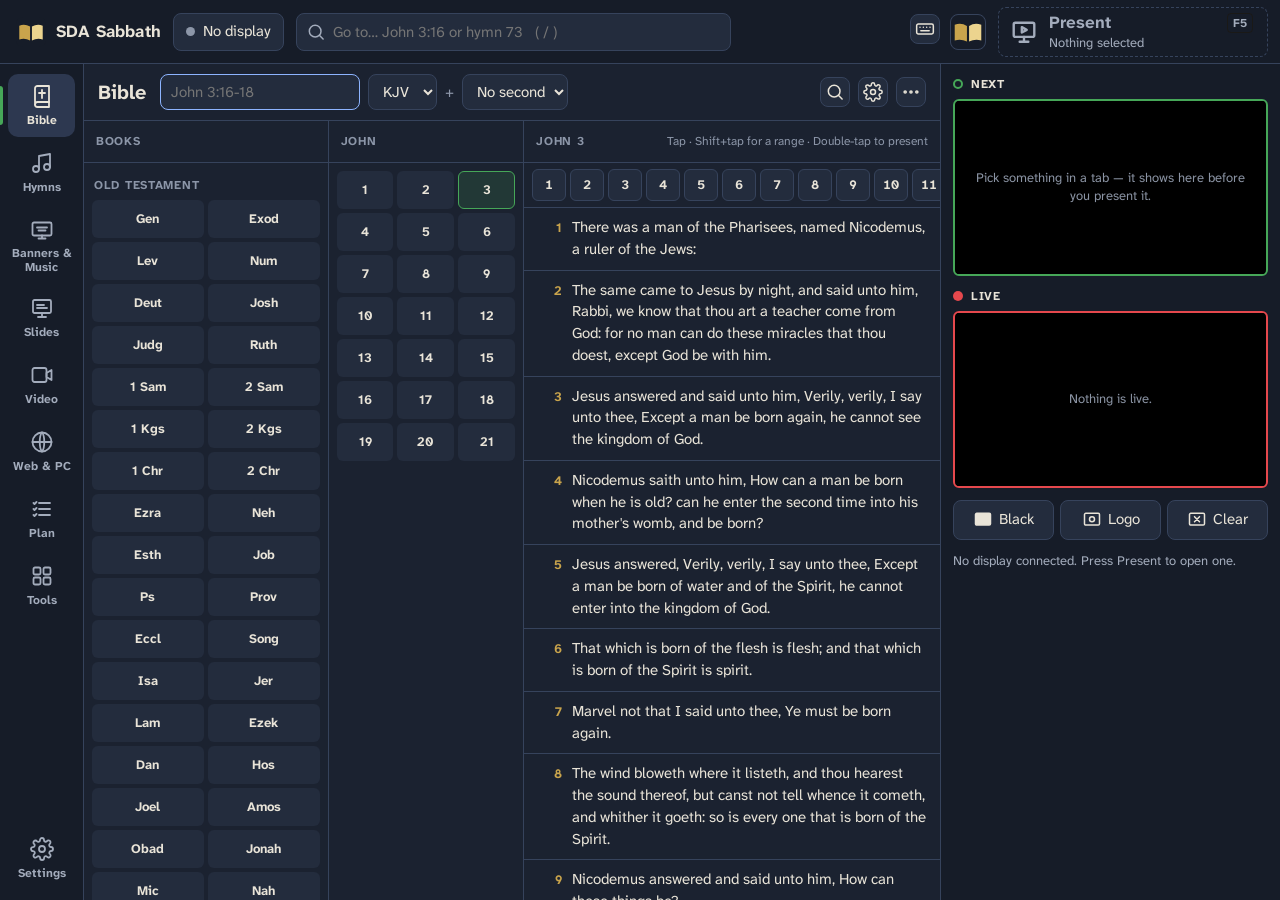
==== index.html @ d8ce284c "Merge main (89ca3de) into android-app; keep the in-app present guard and no service worker in the ap" ====
<!doctype html>
<html lang="en" data-theme="dark">
<head>
<meta charset="utf-8">
<meta http-equiv="Content-Security-Policy" content="default-src 'self'; script-src 'self' 'wasm-unsafe-eval'; style-src 'self' 'unsafe-inline'; img-src 'self' data: blob: https:; media-src 'self' data: blob: https:; font-src 'self' data:; connect-src 'self' data: blob: https://api.openai.com https://generativelanguage.googleapis.com https://api.x.ai https://api.together.xyz https://openrouter.ai https://api.anthropic.com https://lrclib.net https://api.lyrics.ovh https://raw.githubusercontent.com https: ws: wss:; frame-src 'self' https: blob:; worker-src 'self' blob:; manifest-src 'self'; object-src 'none'; base-uri 'self'; form-action 'none'">
<meta name="viewport" content="width=device-width, initial-scale=1, viewport-fit=cover">
<meta name="theme-color" content="#161c28">
<meta name="description" content="SDA Sabbath — offline church presenter for Seventh-day Adventist media teams: Bible, hymns, slides, video, web and screen sharing on a second screen.">
<meta name="mobile-web-app-capable" content="yes">
<meta name="apple-mobile-web-app-capable" content="yes">
<meta name="apple-mobile-web-app-status-bar-style" content="black-translucent">
<meta name="apple-mobile-web-app-title" content="SDA Sabbath">
<meta name="application-name" content="SDA Sabbath">
<title>SDA Sabbath presenter</title>
<link rel="manifest" href="manifest.webmanifest">
<link rel="icon" href="icons/favicon.ico" sizes="48x48">
<link rel="icon" href="icons/favicon.svg" type="image/svg+xml">
<link rel="icon" href="icons/favicon-64.png" type="image/png" sizes="64x64">
<link rel="apple-touch-icon" href="icons/apple-touch-icon.png">
<link rel="preload" href="fonts/ahn-latin-700-normal.woff2" as="font" type="font/woff2" crossorigin>
<link rel="stylesheet" href="css/stage.css">
<link rel="stylesheet" href="css/app.css">
<script src="js/theme-init.js"></script>
<script src="js/android-app.js"></script><!-- no-op outside the Android app -->
</head>
<body class="app" id="app">
<a class="skip-link" href="#work">Skip to main content</a>
<header class="topbar">
  <h1 class="brand"><img src="icons/favicon.svg" alt="" width="30" height="30"><span>SDA Sabbath</span></h1>
  <button class="disp-btn" id="dispBtn" type="button" title="Choose where to present"><span class="dot"></span><span class="lbl">No display</span><span class="lbl-s" aria-hidden="true">No display</span></button>
  <button class="audio-btn hide-sm" id="audioBtn" type="button" title="Sound output device" hidden><svg class="i" viewBox="0 0 24 24" aria-hidden="true"><path d="M4 9v6h4l5 5V4L8 9H4z"/><path d="M16 9a4 4 0 0 1 0 6"/></svg><span class="lbl">Default</span></button>
  <div class="quick" id="quick" role="search">
    <svg class="i" viewBox="0 0 24 24" aria-hidden="true"><circle cx="11" cy="11" r="7"/><path d="m20.5 20.5-4.5-4.5"/></svg>
    <input id="quickInput" type="search" autocomplete="off" spellcheck="false" placeholder="Go to… John 3:16 or hymn 73   ( / )" aria-label="Quick go to: Bible reference or hymn number">
    <div class="quick-pop" id="quickPop" role="listbox" hidden></div>
  </div>
  <div class="spacer"></div>
  <div class="top-icons" id="topIcons"></div>
  <button class="present empty" id="presentBtn" type="button" title="Present the selected item (F5 or Ctrl+Enter)">
    <svg class="i pi" viewBox="0 0 24 24" aria-hidden="true"><rect x="2.5" y="3.5" width="19" height="13" rx="1.5"/><path d="m10 7.5 4.5 2.5-4.5 2.5z"/><path d="M8 21h8M12 16.5V21"/></svg>
    <span class="pk">Present</span><kbd>F5</kbd>
    <span class="pn" id="presentNext">Nothing selected</span>
  </button>
</header>
<nav class="rail-nav" aria-label="Media"><div class="rail" id="rail" role="tablist" aria-label="Media"></div></nav>
<main class="work" id="work" tabindex="-1"></main>
<aside class="monitors" id="monitors" aria-label="Next and live"></aside>
<footer class="ctrlbar" id="ctrlbar" hidden></footer>
<noscript><p style="padding:24px">SDA Sabbath needs JavaScript turned on.</p></noscript>
<script type="module" src="js/app.js"></script>
</body>
</html>
---- css/stage.css ----
/* Presentation stage — shared by the display window and the Next/Live monitors.
   The stage has a fixed logical size (1920 × 1080 by default) and is scaled with a
   transform, so text fitting gives identical results on every screen. */

@font-face { font-family: "Hyperlegible"; font-weight: 400; font-style: normal; font-display: swap;
  src: url(../fonts/ahn-latin-400-normal.woff2) format("woff2"); unicode-range: U+0000-00FF, U+0131, U+0152-0153, U+02BB-02BC, U+02C6, U+02DA, U+02DC, U+2000-206F, U+2074, U+20AC, U+2122, U+2191, U+2193, U+2212, U+2215, U+FEFF, U+FFFD; }
@font-face { font-family: "Hyperlegible"; font-weight: 400; font-style: normal; font-display: swap;
  src: url(../fonts/ahn-latin-ext-400-normal.woff2) format("woff2"); unicode-range: U+0100-02AF, U+0304, U+0308, U+0329, U+1E00-1E9F, U+1EF2-1EFF, U+2020, U+20A0-20AB, U+20AD-20C0, U+2113, U+2C60-2C7F, U+A720-A7FF; }
@font-face { font-family: "Hyperlegible"; font-weight: 700; font-style: normal; font-display: swap;
  src: url(../fonts/ahn-latin-700-normal.woff2) format("woff2"); unicode-range: U+0000-00FF, U+0131, U+0152-0153, U+02BB-02BC, U+02C6, U+02DA, U+02DC, U+2000-206F, U+2074, U+20AC, U+2122, U+2191, U+2193, U+2212, U+2215, U+FEFF, U+FFFD; }
@font-face { font-family: "Hyperlegible"; font-weight: 700; font-style: normal; font-display: swap;
  src: url(../fonts/ahn-latin-ext-700-normal.woff2) format("woff2"); unicode-range: U+0100-02AF, U+0304, U+0308, U+0329, U+1E00-1E9F, U+1EF2-1EFF, U+2020, U+20A0-20AB, U+20AD-20C0, U+2113, U+2C60-2C7F, U+A720-A7FF; }
@font-face { font-family: "Hyperlegible"; font-weight: 400; font-style: italic; font-display: swap;
  src: url(../fonts/ahn-latin-400-italic.woff2) format("woff2"); unicode-range: U+0000-00FF, U+0131, U+0152-0153, U+02BB-02BC, U+02C6, U+02DA, U+02DC, U+2000-206F, U+2074, U+20AC, U+2122, U+2191, U+2193, U+2212, U+2215, U+FEFF, U+FFFD; }
@font-face { font-family: "Hyperlegible"; font-weight: 400; font-style: italic; font-display: swap;
  src: url(../fonts/ahn-latin-ext-400-italic.woff2) format("woff2"); unicode-range: U+0100-02AF, U+0304, U+0308, U+0329, U+1E00-1E9F, U+1EF2-1EFF, U+2020, U+20A0-20AB, U+20AD-20C0, U+2113, U+2C60-2C7F, U+A720-A7FF; }
@font-face { font-family: "Selah Serif"; font-weight: 400; font-style: normal; font-display: swap;
  src: url(../fonts/ss4-latin-400-normal.woff2) format("woff2"); unicode-range: U+0000-00FF, U+0131, U+0152-0153, U+02BB-02BC, U+02C6, U+02DA, U+02DC, U+2000-206F, U+2074, U+20AC, U+2122, U+2191, U+2193, U+2212, U+2215, U+FEFF, U+FFFD; }
@font-face { font-family: "Selah Serif"; font-weight: 400; font-style: normal; font-display: swap;
  src: url(../fonts/ss4-latin-ext-400-normal.woff2) format("woff2"); unicode-range: U+0100-02AF, U+0304, U+0308, U+0329, U+1E00-1E9F, U+1EF2-1EFF, U+2020, U+20A0-20AB, U+20AD-20C0, U+2113, U+2C60-2C7F, U+A720-A7FF; }
@font-face { font-family: "Selah Serif"; font-weight: 600; font-style: normal; font-display: swap;
  src: url(../fonts/ss4-latin-600-normal.woff2) format("woff2"); unicode-range: U+0000-00FF, U+0131, U+0152-0153, U+02BB-02BC, U+02C6, U+02DA, U+02DC, U+2000-206F, U+2074, U+20AC, U+2122, U+2191, U+2193, U+2212, U+2215, U+FEFF, U+FFFD; }
@font-face { font-family: "Selah Serif"; font-weight: 600; font-style: normal; font-display: swap;
  src: url(../fonts/ss4-latin-ext-600-normal.woff2) format("woff2"); unicode-range: U+0100-02AF, U+0304, U+0308, U+0329, U+1E00-1E9F, U+1EF2-1EFF, U+2020, U+20A0-20AB, U+20AD-20C0, U+2113, U+2C60-2C7F, U+A720-A7FF; }
@font-face { font-family: "Selah Serif"; font-weight: 400; font-style: italic; font-display: swap;
  src: url(../fonts/ss4-latin-400-italic.woff2) format("woff2"); unicode-range: U+0000-00FF, U+0131, U+0152-0153, U+02BB-02BC, U+02C6, U+02DA, U+02DC, U+2000-206F, U+2074, U+20AC, U+2122, U+2191, U+2193, U+2212, U+2215, U+FEFF, U+FFFD; }

.stage {
  --sw: 1920px; --sh: 1080px;
  --d-fg: #ffffff; --d-bg: #000000; --d-accent: #f2cf7a; --d-wj: #ff8f85;
  --d-font: "Hyperlegible", system-ui, sans-serif;
  --d-pad: 96px; --d-pad-y: calc(var(--d-pad) * .75); --d-align: center; --d-fade: 250ms; --d-weight: 700;
  position: relative; width: var(--sw); height: var(--sh);
  overflow: hidden; background: var(--d-bg); color: var(--d-fg);
  font-family: var(--d-font); transform-origin: 0 0; contain: strict;
  -webkit-font-smoothing: antialiased; text-rendering: optimizeLegibility;
}
.stage.serif { --d-font: "Selah Serif", Georgia, serif; --d-weight: 600; }
.stage.sysfont { --d-font: system-ui, -apple-system, "Segoe UI", Roboto, sans-serif; }

.stage .bgimg { position: absolute; inset: 0; background-size: cover; background-position: center; }
.stage .bgimg.dim::after { content: ""; position: absolute; inset: 0; background: rgba(0,0,0,var(--d-dim,.45)); }
.stage .layer { position: absolute; inset: 0; transition: opacity var(--d-fade) linear; }
.stage .layer.hide { opacity: 0; pointer-events: none; }
.stage.cut .layer { transition: none; }

/* Text frames (Bible, hymns, plain) */
.f-text { position: absolute; inset: 0; display: flex; flex-direction: column; padding: var(--d-pad-y) var(--d-pad); } /* safe area: 96 px sides, 72 px top and bottom by default */
.f-head { font-size: 40px; line-height: 1.2; opacity: .8; margin-bottom: 20px; text-align: var(--d-align); }
.f-body { flex: 1 1 auto; min-height: 0; display: flex; align-items: center; justify-content: center; overflow: hidden; }
.f-fit { max-width: 100%; line-height: 1.24; font-weight: var(--d-weight); text-align: var(--d-align); text-wrap: pretty; overflow-wrap: anywhere; }
.f-foot { display: flex; justify-content: space-between; gap: 40px; font-size: 48px; line-height: 1.2; opacity: .9; margin-top: 28px; }
.f-foot:empty { display: none; }
.f-foot .fl { flex: 1; text-align: left; font-weight: 700; } /* the reference is the important half */
/* Plain (unslashed) zeros for the congregation: numerals in the footer and hymn number use the serif face. */
.f-foot, .f-title .hn { font-family: "Selah Serif", Georgia, serif; }
.f-foot .fr { text-align: right; white-space: nowrap; }
.f-foot.center .fl { text-align: center; }
.ref-top .f-foot { order: -1; margin: 0 0 28px; }
.ref-none .f-foot { display: none; }
.shadow .f-text { text-shadow: 0 3px 10px rgba(0,0,0,.9), 0 0 2px rgba(0,0,0,.9); }

.f-fit .vn { font-size: .5em; font-weight: 400; color: var(--d-accent); vertical-align: .62em; line-height: 0; margin: 0 .18em 0 .1em; }
.f-fit .wj { color: var(--d-wj); }
.f-fit i { font-style: italic; font-weight: inherit; }
.f-fit .v + .v::before { content: " "; }
.f-fit.lines { text-wrap: balance; }
.f-par { display: grid; grid-template-columns: 1fr 1fr; gap: 72px; width: 100%; align-items: center; }
.f-par.rows { grid-template-columns: 1fr; gap: 40px; }
.f-par .f-fit { width: 100%; }
.f-par .f-col-ref { display: block; font-size: .42em; font-weight: 400; opacity: .7; margin-top: .4em; }

/* Hymn title slide */
.f-title .f-fit { line-height: 1.12; }
.f-title .hn { display: block; font-size: .5em; font-weight: 400; color: var(--d-accent); margin-bottom: .25em; }
.f-title .ha { display: block; font-size: .3em; font-weight: 400; opacity: .75; margin-top: .6em; }
.f-hymn .f-fit { line-height: 1.3; }
/* Each hymn line stays one line: fitBody shrinks the font until the longest line fits, so lines never
   break mid-phrase. Only if even the minimum size is too wide do they wrap, with a hanging indent. */
.f-hymn .f-fit { text-wrap: nowrap; white-space: nowrap; } /* (text-wrap is also a shorthand for the wrap mode, so both are set) */
.f-hymn .f-fit .ln { display: block; }
.f-hymn .f-body[data-fits="0"] .f-fit { text-wrap: wrap; white-space: normal; }
.f-hymn .f-body[data-fits="0"] .f-fit .ln { padding-left: 1.1em; text-indent: -1.1em; }
.f-hymn .chorus { font-style: italic; }
.f-text.caps .f-fit { text-transform: uppercase; letter-spacing: .01em; }
.f-text.is-chorus .f-fit { font-style: italic; }
/* Responsive readings (Tools): Leader / People labels in the accent colour, read left to right */
.f-fit .who { color: var(--d-accent); }
.f-text.responsive .f-fit { text-align: left; }

/* Images, PDFs, slides */
.f-image { position: absolute; inset: 0; display: flex; align-items: center; justify-content: center; }
.f-image img { width: 100%; height: 100%; object-fit: contain; display: block; }
.f-image.cover img { object-fit: cover; }
.f-html { position: absolute; left: 0; top: 0; transform-origin: 0 0; overflow: hidden; background: #fff; }
.f-html .sp { position: absolute; overflow: hidden; }
.f-html .sp p { margin: 0; }
.f-html .sp img { width: 100%; height: 100%; display: block; object-fit: fill; }

/* Banners (welcome, verse, announcement, offering, countdown …): live text over a palette or picture */
.f-banner { position: absolute; inset: 0; overflow: hidden; color: var(--b-fg, #fff); font-family: var(--d-font); }
.f-banner.serif { font-family: "Selah Serif", Georgia, serif; }
.f-banner .fb-bg { position: absolute; inset: 0; background-size: cover; background-position: center; background-repeat: no-repeat; }
.f-banner .fb-dim { position: absolute; inset: 0; }
.f-banner.has-img.dark .fb-in { text-shadow: 0 3px 14px rgba(0,0,0,.55), 0 0 2px rgba(0,0,0,.6); }
.f-banner.pos-low.has-img .fb-dim { -webkit-mask-image: linear-gradient(to top, #000 0, #000 45%, rgba(0,0,0,.35) 100%); mask-image: linear-gradient(to top, #000 0, #000 45%, rgba(0,0,0,.35) 100%); }
.f-banner .fb-in { position: absolute; inset: 0; display: flex; flex-direction: column; padding: var(--d-pad-y) var(--d-pad); }
.fb-top { display: flex; align-items: center; justify-content: center; gap: 28px; min-height: 0; margin-bottom: 18px; }
.fb-logo { max-height: 128px; max-width: 360px; object-fit: contain; }
.fb-kicker { font-size: 52px; line-height: 1.2; font-weight: 700; color: var(--b-accent); letter-spacing: .01em; text-align: center; }
.f-banner .f-body { flex: 1 1 auto; min-height: 0; display: flex; align-items: center; justify-content: center; overflow: hidden; }
.f-banner .f-fit { max-width: 100%; text-align: center; text-wrap: balance; overflow-wrap: anywhere; line-height: 1.15; }
.fb-title { font-weight: 700; }
.f-banner.serif .fb-title { font-weight: 600; }
.fb-text { font-size: .5em; font-weight: 400; line-height: var(--bn-space, 1.32); margin-top: .55em; opacity: .95; }
.f-banner { --bn-size: 1; }
.f-banner .fb-title, .f-banner .fb-text { transform: scale(var(--bn-size)); transform-origin: center top; }
.f-banner.bold-title .fb-title { font-weight: 800; }
.f-banner.italic-title .fb-title { font-style: italic; }
.f-banner.pos-right .fb-top { justify-content: flex-end; }
.f-banner.pos-right .fb-kicker, .f-banner.pos-right .f-fit, .f-banner.pos-right .fb-footline { text-align: right; }
.f-banner.pos-right .f-body { justify-content: flex-end; padding-left: 22%; }
.f-banner.pos-top .f-body { align-items: flex-start; }
.f-banner.pos-top .fb-in { padding-bottom: calc(var(--d-pad-y) * 1.4); }
.f-fit.only-text .fb-text { font-size: 1em; font-weight: 600; margin-top: 0; }
.fb-foot { display: flex; align-items: flex-end; justify-content: center; gap: 40px; margin-top: 22px; min-height: 0; }
.fb-footline { flex: 1 1 auto; font-size: 46px; line-height: 1.25; color: var(--b-accent); text-align: center; font-weight: 700; }
.f-banner.has-qr .fb-in { padding-right: calc(var(--d-pad) + 380px); }
.fb-qr { position: absolute; right: var(--d-pad); top: 50%; transform: translateY(-50%); width: 340px; display: flex; flex-direction: column; align-items: center; gap: 14px; text-shadow: none; }
.fb-qr img { width: 300px; height: 300px; image-rendering: pixelated; background: #fff; padding: 20px; border-radius: 18px; box-sizing: content-box; }
.fb-qr span { font-size: 34px; line-height: 1.2; font-weight: 700; text-align: center; color: var(--b-fg); }
.fb-mark { position: absolute; right: 28px; bottom: 18px; font-size: 22px; opacity: .45; }
/* Positions */
.f-banner.pos-left .fb-top { justify-content: flex-start; }
.f-banner.pos-left .fb-kicker, .f-banner.pos-left .f-fit, .f-banner.pos-left .fb-footline { text-align: left; }
.f-banner.pos-left .f-body { justify-content: flex-start; padding-right: 22%; }
.f-banner.pos-low .f-body { align-items: flex-end; }
.f-banner.pos-low .fb-in { padding-top: calc(var(--d-pad-y) * 1.4); }
/* Verse banners: calmer weight, reference in the accent colour */
.f-banner.tpl-verse .fb-title { font-weight: 400; line-height: 1.28; }
.f-banner.tpl-verse.serif .fb-title { font-style: italic; }
/* Countdown */
.fb-count-wrap { flex: 1 1 auto; display: flex; flex-direction: column; align-items: center; justify-content: center; min-height: 0; text-align: center; }
.fb-count { font-size: 300px; line-height: 1; font-weight: 700; font-variant-numeric: tabular-nums; letter-spacing: -.01em; font-family: "Selah Serif", Georgia, serif; }
.fb-count.done { font-size: 170px; font-family: inherit; }
.fb-count-k { font-size: 68px; margin-bottom: 26px; }
.fb-count-wrap .fb-text { font-size: 56px; margin-top: 40px; max-width: 80%; }
/* Corner clock on any slide (pre-service loop) */
.f-clock { position: absolute; right: 40px; bottom: 34px; z-index: 5; padding: 12px 26px; border-radius: 999px; background: rgba(0,0,0,.62); color: #fff; font-size: 44px; line-height: 1.1; font-family: var(--d-font); }
.f-clock b { font-variant-numeric: tabular-nums; font-family: "Selah Serif", Georgia, serif; }
.f-clock .l { opacity: .85; }

/* Video, stream, web */
.f-media { position: absolute; inset: 0; background: #000; }
.f-media video, .f-media iframe, .f-media canvas { position: absolute; inset: 0; width: 100%; height: 100%; border: 0; object-fit: contain; background: #000; }
.f-media.fit-cover video { object-fit: cover; }
.f-media.fit-fill video { object-fit: fill; }
.f-placeholder { position: absolute; inset: 0; display: flex; flex-direction: column; gap: 24px; align-items: center; justify-content: center; font-size: 64px; color: #cfd6e2; background: #10151f; text-align: center; padding: 80px; }
.f-placeholder small { font-size: 40px; opacity: .7; }
.f-placeholder img { max-width: 100%; max-height: 70%; object-fit: contain; }

/* Overlays */
.stage .blackout { position: absolute; inset: 0; background: #000; opacity: 0; pointer-events: none; transition: opacity var(--d-fade) linear; z-index: 20; }
.stage.is-black .blackout { opacity: 1; }
.stage .logo { position: absolute; inset: 0; display: flex; align-items: center; justify-content: center; opacity: 0; pointer-events: none; transition: opacity var(--d-fade) linear; z-index: 19; background: var(--d-bg); }
.stage .logo img { max-width: 60%; max-height: 60%; object-fit: contain; }
.stage .logo .logo-text { font-size: 96px; font-weight: 700; opacity: .9; }
.stage.is-logo .logo { opacity: 1; }
.stage .logo .logo-default { display: flex; flex-direction: column; align-items: center; gap: 36px; text-align: center; padding: 0 8%; }
.stage .logo .logo-mark { width: 220px; height: 220px; }
.stage .logo .logo-default .logo-text { font-size: 88px; line-height: 1.15; }
.stage .caption { position: absolute; left: 6%; right: 6%; bottom: 5%; z-index: 21; text-align: center; font-size: 52px; line-height: 1.25; }
.stage .caption span { background: rgba(0,0,0,.72); padding: .1em .35em; box-decoration-break: clone; -webkit-box-decoration-break: clone; }
.stage .caption:empty { display: none; }

@media (prefers-reduced-motion: reduce) { .stage .layer, .stage .blackout, .stage .logo { transition: none; } }
---- css/app.css ----
/* SDA Sabbath — control app styles.
   Colour language: green = Next (staged), red = Live. Brass is reserved for Present.
   No blur, no large shadows: flat layers by lightness so low-end GPUs stay idle. */

:root {
  --bg: #1b2230; --panel: #232c3d; --raised: #2d3850; --sunk: #161c28; --line: #36435c;
  --text: #e9e4d8; --muted: #a3acbc; --faint: #8c96a8;
  --brass: #c9a44c; --brass-hi: #dbb963; --brass-ink: #1e1606;
  --live: #e5484d; --live-soft: rgba(229,72,77,.16); --next: #46a758; --next-soft: rgba(70,167,88,.16);
  --focus: #8db4ff; --warn: #e2a336;
  --brass-text: #c9a44c; --wj: #e98b84; --mark: rgba(201,164,76,.26); --live-strong: #c4373c; --next-strong: #2b7f3e;
  --r-sm: 6px; --r: 8px; --r-lg: 12px;
  /* Type scale: 12 eyebrow · 13 small · 15 body · 17 large · 20 title · 24 display */
  --fs-xs: 12px; --fs-sm: 13px; --fs-md: 15px; --fs-lg: 17px; --fs-xl: 20px; --fs-2xl: 24px;
  --font: "Hyperlegible", system-ui, -apple-system, "Segoe UI", Roboto, sans-serif;
  --top-h: 64px; --rail-w: 84px; --mon-w: 340px; --bar-h: 64px; --tab-h: 0px;
  color-scheme: dark;
}
:root[data-theme="light"] {
  --bg: #e6e9ef; --panel: #f6f7fa; --raised: #ffffff; --sunk: #dde1e8; --line: #c9cfdb;
  --text: #17202c; --muted: #4b5568; --faint: #5f6979;
  --brass: #c9a44c; --brass-hi: #d6b257; --live: #d32f35; --live-soft: rgba(211,47,53,.12);
  --next: #2b8a40; --next-soft: rgba(43,138,64,.12); --focus: #2f6fe0;
  --brass-text: #7a5c0f; --wj: #b3261e; --mark: rgba(201,164,76,.30); /* text tokens ≥ 4.5:1 on light surfaces */
  color-scheme: light;
}
@media (prefers-color-scheme: light) {
  :root[data-theme="auto"] {
    --bg: #e6e9ef; --panel: #f6f7fa; --raised: #ffffff; --sunk: #dde1e8; --line: #c9cfdb;
    --text: #17202c; --muted: #4b5568; --faint: #5f6979;
    --brass-hi: #d6b257; --live: #d32f35; --live-soft: rgba(211,47,53,.12); --next: #2b8a40; --next-soft: rgba(43,138,64,.12); --focus: #2f6fe0;
    --brass-text: #7a5c0f; --wj: #b3261e; --mark: rgba(201,164,76,.30);
    color-scheme: light;
  }
}

* { box-sizing: border-box; }
html, body { height: 100%; margin: 0; }
body { background: var(--bg); color: var(--text); font: 15px/1.4 var(--font); -webkit-tap-highlight-color: transparent; overflow: hidden; }
button, input, select, textarea { font: inherit; color: inherit; }
button { cursor: pointer; }
:focus-visible { outline: 2px solid var(--focus); outline-offset: 2px; }
[hidden] { display: none !important; }
svg.i { width: 20px; height: 20px; flex: none; stroke: currentColor; fill: none; stroke-width: 1.8; stroke-linecap: round; stroke-linejoin: round; }
kbd { font: 600 12px/1 var(--font); padding: 3px 5px; border-radius: 4px; border: 1px solid currentColor; opacity: .85; }
h2, h3 { margin: 0; font-weight: 700; }
h2 { font-size: var(--fs-xl); } h3 { font-size: var(--fs-lg); }
p { margin: 0; }
.muted { color: var(--muted); } .faint { color: var(--faint); }
.sr { position: absolute; width: 1px; height: 1px; overflow: hidden; clip: rect(0 0 0 0); white-space: nowrap; }
.grow { flex: 1 1 auto; min-width: 0; }
.row { display: flex; align-items: center; gap: 8px; }
.row.wrap { flex-wrap: wrap; }
.col { display: flex; flex-direction: column; gap: 8px; }
.trunc { white-space: nowrap; overflow: hidden; text-overflow: ellipsis; }

/* ---------- App grid ---------- */
.app {
  display: grid; height: 100vh; height: 100dvh;
  grid-template-columns: var(--rail-w) minmax(0, 1fr) var(--mon-w);
  grid-template-rows: var(--top-h) minmax(0, 1fr) auto;
  grid-template-areas: "top top top" "rail work mon" "bar bar bar";
}
.app.rail-right { grid-template-columns: var(--mon-w) minmax(0, 1fr) var(--rail-w); grid-template-areas: "top top top" "mon work rail" "bar bar bar"; }
.app.no-monitors { grid-template-columns: var(--rail-w) minmax(0, 1fr) 0; }
.app.rail-right.no-monitors { grid-template-columns: 0 minmax(0, 1fr) var(--rail-w); }
.app.no-monitors .monitors, html.no-mon .monitors { display: none; }

/* ---------- Top bar ---------- */
.topbar { grid-area: top; display: flex; align-items: center; gap: 12px; padding: 0 12px 0 16px; background: var(--sunk); border-bottom: 1px solid var(--line); min-width: 0; }
.brand { margin: 0; display: flex; align-items: center; gap: 10px; font-weight: 700; font-size: var(--fs-lg); letter-spacing: .01em; white-space: nowrap; }
.brand img { width: 30px; height: 30px; border-radius: 7px; }
.disp-btn { display: flex; align-items: center; gap: 8px; height: 38px; padding: 0 12px; border-radius: var(--r); border: 1px solid var(--line); background: var(--panel); max-width: 260px; }
.disp-btn .dot { width: 9px; height: 9px; border-radius: 50%; background: var(--faint); flex: none; }
.disp-btn.on .dot { background: var(--next); }
.disp-btn.on.is-live .dot { background: var(--live); box-shadow: 0 0 0 3px var(--live-soft); }
.disp-btn .lbl-s { display: none; font-size: var(--fs-xs); font-weight: 700; }
.disp-btn .lbl { overflow: hidden; text-overflow: ellipsis; white-space: nowrap; }
.audio-btn { display: flex; align-items: center; gap: 6px; height: 38px; padding: 0 10px; border-radius: var(--r); border: 1px solid var(--line); background: var(--panel); max-width: 180px; color: var(--muted); font-size: 13px; }
.audio-btn:hover { color: var(--text); border-color: var(--muted); }
.audio-btn .lbl { overflow: hidden; text-overflow: ellipsis; white-space: nowrap; }
.audio-btn svg.i { width: 16px; height: 16px; flex: none; }
.quick { position: relative; flex: 1 1 280px; max-width: 460px; min-width: 120px; }
.quick input { width: 100%; height: 38px; border-radius: var(--r); border: 1px solid var(--line); background: var(--panel); padding: 0 12px 0 36px; }
.quick svg { position: absolute; left: 10px; top: 9px; color: var(--muted); }
.quick-pop { position: absolute; top: 44px; left: 0; right: 0; z-index: 40; background: var(--raised); border: 1px solid var(--line); border-radius: var(--r); padding: 4px; max-height: 60vh; overflow: auto; }
.quick-pop button { display: flex; width: 100%; gap: 10px; align-items: baseline; text-align: left; border: 0; background: transparent; padding: 8px 10px; border-radius: var(--r-sm); }
.quick-pop button[aria-selected="true"], .quick-pop button:hover { background: var(--panel); }
.quick-pop .k { color: var(--muted); font-size: 12px; min-width: 52px; }
.quick-pop .quick-hint { padding: 6px 10px 4px; border-top: 1px solid var(--line); margin-top: 4px; font-size: 12px; }
.spacer { flex: 1; }
.top-icons { display: flex; gap: 4px; }

.present {
  display: grid; grid-template-columns: auto minmax(0, 1fr) auto; grid-template-rows: auto auto; column-gap: 12px; align-items: center;
  min-width: 270px; max-width: 380px; height: 50px; padding: 4px 14px 4px 12px; border: 0; border-radius: var(--r);
  background: var(--brass); color: var(--brass-ink); text-align: left; transition: background .12s;
}
.present:hover { background: var(--brass-hi); }
.present:active { transform: translateY(1px); }
.present .pi { grid-row: 1 / 3; width: 26px; height: 26px; stroke-width: 2.2; }
.present .pk { font-weight: 700; font-size: var(--fs-lg); line-height: 1.1; }
.present .pn { grid-column: 2 / 4; min-width: 0; font-size: var(--fs-sm); line-height: 1.2; opacity: .85; white-space: nowrap; overflow: hidden; text-overflow: ellipsis; }
.present kbd { justify-self: end; border-color: rgba(30,22,6,.5); }
.present.empty { background: transparent; color: var(--muted); border: 1px dashed var(--line); }
.present.empty .pn, .present.empty kbd { opacity: 1; }
.present.flash { background: var(--live); color: #fff; }
/* What is staged is already on screen: the button says so instead of inviting a second press. */
.present.is-live { background: transparent; color: var(--text); box-shadow: inset 0 0 0 2px var(--live); }
.present.is-live:hover { background: var(--live-soft); }
.present.is-live .pk::before { content: ""; display: inline-block; width: 10px; height: 10px; margin-right: 7px; border-radius: 50%; background: var(--live); vertical-align: 1px; }
.present.is-live kbd { border-color: currentColor; }

/* ---------- Rail ---------- */
.rail-nav { grid-area: rail; display: flex; min-width: 0; min-height: 0; }
.rail-nav > .rail { flex: 1 1 auto; min-width: 0; }
.rail { display: flex; flex-direction: column; gap: 4px; padding: 10px 8px; background: var(--sunk); border-right: 1px solid var(--line); overflow-y: auto; }
.rail-right .rail { border-right: 0; border-left: 1px solid var(--line); }
.rail button { position: relative; display: flex; flex-direction: column; align-items: center; gap: 4px; padding: 10px 2px 8px; border: 0; border-radius: 10px; background: transparent; color: var(--muted); font-size: 12px; font-weight: 700; }
.rail button svg.i { width: 24px; height: 24px; }
.rail button:hover { color: var(--text); background: var(--panel); }
.rail button[aria-selected="true"] { color: var(--text); background: var(--raised); }
.rail button[aria-selected="true"]::before { content: ""; position: absolute; left: -8px; top: 12px; bottom: 12px; width: 3px; border-radius: 0 3px 3px 0; background: var(--next); }
.rail-right .rail button[aria-selected="true"]::before { left: auto; right: -8px; border-radius: 3px 0 0 3px; }
.rail button .tally { position: absolute; top: 7px; right: 12px; width: 9px; height: 9px; border-radius: 50%; background: var(--live); display: none; }
.rail button.is-live .tally { display: block; }
.rail .rail-gap { flex: 1; }
.rail-more { display: none; flex: 0 0 20%; flex-direction: column; align-items: center; justify-content: center; gap: 4px; border: 0; border-top: 1px solid var(--line); background: var(--sunk); color: var(--muted); font-size: var(--fs-xs); font-weight: 700; padding: 6px 0; position: relative; }
.rail-more svg.i { width: 22px; height: 22px; }
.rail-more.on { color: var(--text); }
.rail-more.on::before { content: ""; position: absolute; left: 14px; right: 14px; top: 0; height: 3px; border-radius: 0 0 3px 3px; background: var(--next); }

/* ---------- Work area ---------- */
.work { grid-area: work; min-width: 0; min-height: 0; overflow: hidden; display: flex; flex-direction: column; }
.tabpanel { flex: 1; min-height: 0; display: flex; flex-direction: column; }
.toolbar { display: flex; align-items: center; gap: 8px; flex-wrap: wrap; padding: 10px 14px; border-bottom: 1px solid var(--line); background: var(--bg); }
.toolbar h2 { margin-right: 6px; font-size: var(--fs-xl); }
.scroll { overflow: auto; min-height: 0; -webkit-overflow-scrolling: touch; }
.pad { padding: 14px; }
.split { flex: 1; min-height: 0; display: grid; gap: 0; }
.split > * { min-height: 0; min-width: 0; }
.pane { display: flex; flex-direction: column; min-height: 0; border-right: 1px solid var(--line); }
.pane:last-child { border-right: 0; }
.pane-h { display: flex; align-items: center; gap: 8px; padding: 8px 12px; min-height: 42px; color: var(--faint); font-size: var(--fs-xs); font-weight: 700; text-transform: uppercase; letter-spacing: .06em; border-bottom: 1px solid var(--line); }
.pane-h h2 { font-size: var(--fs-lg); text-transform: none; letter-spacing: 0; color: var(--text); }
.pane-h .faint, .pane-h .note { text-transform: none; letter-spacing: 0; font-weight: 400; }
.empty-state { margin: auto; padding: 32px 20px; text-align: center; color: var(--muted); max-width: 420px; display: flex; flex-direction: column; gap: 12px; align-items: center; }
.empty-state > svg.i { width: 40px; height: 40px; color: var(--faint); }
.empty-state .es-t { font-size: var(--fs-md); font-weight: 700; color: var(--text); }
.empty-state .es-d { font-size: var(--fs-sm); color: var(--muted); }

/* Buttons and inputs */
.btn { display: inline-flex; align-items: center; justify-content: center; gap: 6px; height: 36px; padding: 0 12px; border-radius: var(--r); border: 1px solid var(--line); background: var(--panel); white-space: nowrap; }
.btn:hover { background: var(--raised); }
.btn.sm { height: 30px; padding: 0 9px; font-size: 13px; }
.btn.icon { width: 36px; padding: 0; }
.btn.sm.icon { width: 30px; }
.btn.primary { background: #2b7f3e; border-color: #2b7f3e; color: #fff; } /* darker shade of --next so white text meets 4.5:1 */
.btn.danger { color: var(--live); }
.btn.on, .btn[aria-pressed="true"] { background: var(--next-soft); border-color: var(--next); color: var(--text); }
.btn.live-on { background: var(--live-strong); border-color: var(--live-strong); color: #fff; }
.btn[aria-disabled="true"] { opacity: .5; cursor: default; }
.btn:disabled { opacity: .45; cursor: default; }
.field, select.field { height: 36px; border-radius: var(--r); border: 1px solid var(--line); background: var(--panel); padding: 0 10px; min-width: 0; }
textarea.field { height: auto; padding: 8px 10px; line-height: 1.45; resize: vertical; }
select.field { padding-right: 6px; }
.toolbar .field:focus-visible, .pane-h .field:focus-visible { outline: none; border-color: var(--focus); box-shadow: 0 0 0 3px rgb(141 180 255 / .22); }
.seg { display: inline-flex; border: 1px solid var(--line); border-radius: var(--r); overflow: hidden; background: var(--panel); }
.seg button { border: 0; background: transparent; height: 34px; padding: 0 11px; border-right: 1px solid var(--line); color: var(--muted); font-weight: 700; font-size: 13px; }
.seg button:last-child { border-right: 0; }
.seg button[aria-pressed="true"] { background: var(--raised); color: var(--text); box-shadow: inset 0 -2px 0 var(--next); }
.chip { display: inline-flex; align-items: center; gap: 6px; height: 30px; padding: 0 11px; border-radius: 999px; border: 1px solid var(--line); background: var(--panel); font-size: 13px; font-weight: 700; color: var(--muted); }
.chip[aria-pressed="true"] { color: var(--text); border-color: var(--next); background: var(--next-soft); }
.switch { display: flex; align-items: center; gap: 10px; cursor: pointer; padding: 6px 0; }
.switch input { appearance: none; -webkit-appearance: none; width: 38px; height: 22px; border-radius: 11px; background: var(--line); position: relative; flex: none; margin: 0; cursor: pointer; }
.switch input::after { content: ""; position: absolute; top: 3px; left: 3px; width: 16px; height: 16px; border-radius: 50%; background: var(--text); transition: left .12s; }
.switch input:checked { background: var(--next); }
.switch input:checked::after { left: 19px; background: #fff; }
input[type=range] { accent-color: var(--next); }
.form { display: grid; grid-template-columns: minmax(140px, 220px) minmax(0, 1fr); gap: 10px 16px; align-items: center; }
.form > label { color: var(--muted); font-size: var(--fs-md); }
.form > .seg, .form > .switch, .form > .row, .form > input[type=color], .form > .btn { justify-self: start; }
.card { background: var(--panel); border: 1px solid var(--line); border-radius: var(--r-lg); padding: 14px; }
.card h3 { margin-bottom: 10px; }
.card + .card { margin-top: 12px; }
.note { font-size: 13px; color: var(--muted); }
.note.warn { color: var(--warn); }
.badge { font-size: var(--fs-xs); font-weight: 700; padding: 2px 6px; border-radius: 4px; background: var(--raised); color: var(--muted); }
.list { display: flex; flex-direction: column; }
.list > button, .li { display: flex; align-items: center; gap: 10px; width: 100%; text-align: left; border: 0; border-bottom: 1px solid var(--line); background: transparent; padding: 10px 12px; min-height: 44px; }
.list > button:hover, .li:hover { background: var(--panel); }
.list > button[aria-selected="true"], .list > button[aria-pressed="true"], .li.sel { background: var(--next-soft); box-shadow: inset 3px 0 0 var(--next); }
.list .num { min-width: 44px; font-weight: 700; color: var(--brass-text); }
.dropzone { border: 2px dashed var(--line); border-radius: var(--r-lg); padding: 18px; text-align: center; color: var(--muted); }
.dropzone.over { border-color: var(--next); background: var(--next-soft); color: var(--text); }

/* ---------- Monitors ---------- */
.monitors { grid-area: mon; display: flex; flex-direction: column; gap: 12px; padding: 12px; background: var(--sunk); border-left: 1px solid var(--line); overflow-y: auto; min-width: 0; }
.rail-right .monitors { border-left: 0; border-right: 1px solid var(--line); }
.mon-h { display: flex; align-items: center; gap: 8px; font-size: var(--fs-sm); font-weight: 700; margin-bottom: 6px; min-width: 0; }
.mon-h > span:not(.t):not(.tally-dot) { text-transform: uppercase; letter-spacing: .06em; font-size: var(--fs-xs); }
.mon-h .t { color: var(--muted); font-weight: 400; overflow: hidden; text-overflow: ellipsis; white-space: nowrap; }
.tally-dot { width: 10px; height: 10px; border-radius: 50%; flex: none; }
.tally-dot.next { border: 2.5px solid var(--next); }
.tally-dot.live { background: var(--live); }
.screen { position: relative; width: 100%; aspect-ratio: 16 / 9; border-radius: var(--r-sm); overflow: hidden; background: #000; border: 2px solid var(--line); }
.screen.next { border-color: var(--next); }
.screen.live { border-color: var(--live); }
.screen > .stage-host { position: absolute; inset: 0; }
.screen video { position: absolute; inset: 0; width: 100%; height: 100%; object-fit: contain; background: #000; }
.screen .screen-empty { position: absolute; inset: 0; display: flex; align-items: center; justify-content: center; color: #8a93a3; font-size: 13px; text-align: center; padding: 12px; }
.mon-strip { display: none; }
.mon-actions { display: grid; grid-template-columns: repeat(3, minmax(0, 1fr)); gap: 6px; }
.mon-actions > * { min-width: 0; overflow: hidden; text-overflow: ellipsis; white-space: nowrap; }
.mon-actions .btn { height: 40px; }
.mon-frames { display: flex; gap: 4px; flex-wrap: wrap; }
.frame-chip, .mon-frames button { display: inline-flex; align-items: center; justify-content: center; gap: 3px; min-width: 30px; height: 30px; padding: 0 6px; border-radius: var(--r-sm); border: 1px solid var(--line); background: var(--panel); color: var(--text); font-size: var(--fs-sm); font-weight: 700; flex: none; }
.frame-chip:hover, .mon-frames button:hover { background: var(--raised); }
.frame-chip.staged { border-color: var(--next); box-shadow: inset 0 0 0 1px var(--next); }   /* staged frame: green outline */
.frame-chip.cur, .mon-frames button.cur { background: var(--live-strong); border-color: var(--live-strong); color: #fff; } /* live frame: red fill */
/* "Sing stanzas" toggles: same chip, with a check when included and a struck-out number when skipped. */
.frame-chip.pick svg.i { width: 14px; height: 14px; stroke-width: 2.6; }
.frame-chip.pick[aria-pressed="true"] { border-color: var(--next); background: var(--next-soft); }
.frame-chip.pick[aria-pressed="false"] { color: var(--faint); text-decoration: line-through; }

/* ---------- Control bar ---------- */
.ctrlbar { grid-area: bar; display: flex; align-items: center; gap: 10px; min-height: var(--bar-h); padding: 8px 12px; background: var(--sunk); border-top: 2px solid var(--live); overflow-x: auto; }
.ctrlbar .cb-live { display: flex; align-items: center; gap: 10px; min-width: 0; max-width: 300px; }
.ctrlbar .cb-title { font-weight: 700; overflow: hidden; text-overflow: ellipsis; white-space: nowrap; }
.ctrlbar .cb-sub { font-size: 12px; color: var(--muted); white-space: nowrap; }
.ctrlbar .sep { width: 1px; align-self: stretch; background: var(--line); flex: none; }
.ctrlbar .btn { height: 44px; min-width: 44px; }
.ctrlbar .btn.sm { height: 36px; min-width: 36px; }
.ctrlbar .cb-type { display: flex; align-items: center; gap: 8px; flex: 1 1 auto; min-width: 0; }
.ctrlbar .cb-end { display: flex; gap: 6px; margin-left: auto; }
.seekbar { display: flex; align-items: center; gap: 8px; flex: 1 1 260px; min-width: 160px; }
.seekbar input { flex: 1; }
.seekbar .tm { font-variant-numeric: tabular-nums; font-size: 13px; color: var(--muted); white-space: nowrap; }
.audio-mini { display: flex; align-items: center; gap: 8px; padding-left: 10px; border-left: 1px solid var(--line); }

/* ---------- Modal / toast / menu ---------- */
.modal-back { position: fixed; inset: 0; background: rgba(5,8,14,.62); z-index: 80; display: flex; align-items: center; justify-content: center; padding: 16px; }
.modal { background: var(--panel); border: 1px solid var(--line); border-radius: var(--r-lg); width: min(640px, 100%); max-height: 90vh; display: flex; flex-direction: column; }
.modal.wide { width: min(980px, 100%); }
.modal-h { display: flex; align-items: center; gap: 10px; padding: 14px 16px; border-bottom: 1px solid var(--line); }
.modal-h h2 { font-size: var(--fs-2xl); line-height: 1.25; }
.modal-b { padding: 16px; overflow: auto; }
.modal-f { display: flex; justify-content: flex-end; gap: 8px; padding: 12px 16px; border-top: 1px solid var(--line); }
.toasts { position: fixed; left: 50%; bottom: calc(var(--bar-h) + var(--tab-h) + 18px); transform: translateX(-50%); z-index: 90; display: flex; flex-direction: column; gap: 8px; align-items: center; pointer-events: none; }
.toast { background: var(--raised); color: var(--text); border: 1px solid var(--line); border-radius: var(--r); padding: 10px 14px; max-width: min(520px, 92vw); pointer-events: auto; }
.toast.err { border-color: var(--live); }
.toast.ok { border-color: var(--next); }
.menu { position: fixed; z-index: 85; background: var(--raised); border: 1px solid var(--line); border-radius: var(--r); padding: 4px; min-width: 220px; max-width: 92vw; }
.menu button { display: flex; align-items: center; gap: 10px; width: 100%; padding: 9px 10px; border: 0; background: transparent; border-radius: var(--r-sm); text-align: left; }
.menu button:hover { background: var(--panel); }
.menu hr { border: 0; border-top: 1px solid var(--line); margin: 4px 0; }
.progress { height: 6px; border-radius: 3px; background: var(--line); overflow: hidden; }
.progress > i { display: block; height: 100%; width: 0; background: var(--next); }

/* ---------- Bible ---------- */
.bible-split { grid-template-columns: minmax(190px, 1fr) minmax(150px, .8fr) minmax(260px, 1.7fr); }
.book-grid { display: grid; grid-template-columns: repeat(auto-fill, minmax(78px, 1fr)); gap: 4px; padding: 8px; }
.book-grid button, .num-grid button { height: 38px; border-radius: var(--r-sm); border: 1px solid transparent; background: var(--panel); font-size: 13px; font-weight: 700; overflow: hidden; text-overflow: ellipsis; white-space: nowrap; padding: 0 4px; }
.book-grid button.nt { background: var(--raised); }
.book-grid button[aria-pressed="true"], .num-grid button[aria-pressed="true"] { border-color: var(--next); background: var(--next-soft); }
.book-grid .grp { grid-column: 1 / -1; font-size: var(--fs-xs); color: var(--faint); padding: 6px 2px 2px; font-weight: 700; text-transform: uppercase; letter-spacing: .06em; }
.num-grid { display: grid; grid-template-columns: repeat(auto-fill, minmax(44px, 1fr)); gap: 4px; padding: 8px; }
.verse-list .vr { position: relative; display: flex; gap: 10px; padding: 9px 12px; border-bottom: 1px solid var(--line); cursor: pointer; line-height: 1.45; user-select: none; }
.verse-list .vr:hover { background: var(--panel); }
.verse-list mark { background: var(--mark); color: inherit; border-radius: 3px; padding: 0 2px; box-shadow: inset 0 -2px 0 var(--brass-text); }
.verse-list .vr.sel { background: var(--next-soft); box-shadow: inset 3px 0 0 var(--next); }
.verse-list .vr.live, .verse-list .vr.sel.live { background: var(--live-soft); box-shadow: inset 4px 0 0 var(--live); } /* live wins over selected */
.verse-list .vr:focus-visible { outline: none; box-shadow: inset 0 0 0 2px var(--focus); }
.verse-list .vr.sel:focus-visible { box-shadow: inset 3px 0 0 var(--next), inset 0 0 0 2px var(--focus); }
.verse-list .vr.live:focus-visible { box-shadow: inset 4px 0 0 var(--live), inset 0 0 0 2px var(--focus); }
.verse-list .vr.in-live { box-shadow: inset 4px 0 0 var(--live-soft); } /* rest of the live passage (not on screen yet) */
.verse-list .vr.sel.in-live { background: var(--next-soft); box-shadow: inset 3px 0 0 var(--next); }
/* Verse-number strip: one row that scrolls sideways (never widens the page) */
.vstrip { display: flex; gap: 4px; padding: 6px 8px; overflow-x: auto; overflow-y: hidden; min-width: 0; max-width: 100%; flex: none; border-bottom: 1px solid var(--line); scrollbar-width: thin; overscroll-behavior-x: contain; }
.vstrip[hidden] { display: none; }
.vstrip button { flex: none; min-width: 34px; height: 32px; padding: 0 6px; border-radius: var(--r-sm); border: 1px solid var(--line); background: var(--panel); color: var(--text); font-size: var(--fs-sm); font-weight: 700; font-variant-numeric: tabular-nums; }
.vstrip button:hover { background: var(--raised); }
.vstrip button[aria-pressed="true"] { border-color: var(--next); background: var(--next-soft); }
.vstrip button.live, .vstrip button.live[aria-pressed="true"] { background: var(--live-strong); border-color: var(--live-strong); color: #fff; }
.vstrip button:focus-visible { outline: 2px solid var(--focus); outline-offset: 1px; }
@media (pointer: coarse) { .vstrip button { min-width: 42px; height: 40px; } }
.verse-list .vr b { color: var(--brass-text); min-width: 26px; text-align: right; font-size: 13px; padding-top: 2px; }
.verse-list .wj { color: var(--wj); }
.bible-hist { display: flex; gap: 6px; overflow-x: auto; padding: 8px 14px; border-bottom: 1px solid var(--line); scrollbar-width: thin; }
.bible-hist:empty { display: none; }
.bible-hist .chip { flex: none; }
.crumbs { display: none; }

/* ---------- Hymns ---------- */
.hymn-split { grid-template-columns: minmax(260px, 1fr) minmax(320px, 1.6fr); }
.stanza-grid { display: grid; grid-template-columns: repeat(auto-fill, minmax(210px, 1fr)); gap: 10px; padding: 12px; }
.stanza { position: relative; text-align: left; border: 1px solid var(--line); background: var(--panel); border-radius: var(--r); padding: 26px 12px 12px; min-height: 120px; font-size: var(--fs-sm); line-height: 1.45; overflow: hidden; }
.stanza .ln { display: block; padding-left: 1.1em; text-indent: -1.1em; } /* a wrapped hymn line hangs, so it reads as one line */
.stanza .lab { position: absolute; top: 6px; left: 10px; font-size: var(--fs-xs); font-weight: 700; color: var(--brass-text); }
.stanza.chorus { font-style: italic; }
.stanza.skip { opacity: .4; }
.stanza[aria-pressed="true"] { border-color: var(--next); box-shadow: inset 0 0 0 1px var(--next); }
.stanza.live, .stanza.live[aria-pressed="true"] { border-color: var(--live); box-shadow: inset 0 0 0 1px var(--live); background: var(--live-soft); }
.stanza:focus-visible { outline: none; box-shadow: inset 0 0 0 2px var(--focus); }
.stanza.live:focus-visible { box-shadow: inset 0 0 0 1px var(--live), inset 0 0 0 3px var(--focus); }
.keypad { display: grid; grid-template-columns: repeat(3, 1fr); gap: 6px; padding: 10px; }
.keypad button { height: 48px; font-size: 20px; font-weight: 700; border-radius: var(--r); border: 1px solid var(--line); background: var(--panel); }

/* ---------- Slides / media grids ---------- */
.thumbs { display: grid; grid-template-columns: repeat(auto-fill, minmax(180px, 1fr)); gap: 10px; padding: 12px; }
.thumb { position: relative; border: 2px solid var(--line); border-radius: var(--r-sm); background: #000; aspect-ratio: 16 / 9; overflow: hidden; padding: 0; }
.thumb img, .thumb .stage-host { position: absolute; inset: 0; width: 100%; height: 100%; object-fit: contain; }
.thumb .n { position: absolute; left: 4px; bottom: 4px; font-size: var(--fs-xs); font-weight: 700; padding: 2px 6px; border-radius: 4px; background: rgba(0,0,0,.7); color: #fff; }
.thumb[aria-pressed="true"] { border-color: var(--next); }
.thumb.live { border-color: var(--live); }
.lib-split { grid-template-columns: minmax(220px, 300px) minmax(0, 1fr); }
.media-split { grid-template-columns: minmax(240px, 340px) minmax(0, 1fr); }
.media-prev { position: relative; background: #000; aspect-ratio: 16 / 9; border-radius: var(--r-sm); overflow: hidden; }
.media-prev video { width: 100%; height: 100%; object-fit: contain; display: block; }
.vlc-grid { display: grid; grid-template-columns: repeat(auto-fill, minmax(250px, 1fr)); gap: 12px; }
.eq { display: flex; gap: 6px; align-items: flex-end; height: 150px; }
.eq label { display: flex; flex-direction: column; align-items: center; gap: 4px; font-size: var(--fs-xs); color: var(--muted); flex: 1; }
.eq input[type=range] { writing-mode: vertical-lr; direction: rtl; height: 110px; width: 22px; }
.web-frame { flex: 1; min-height: 240px; border: 0; background: #fff; width: 100%; }
.cap-prev { position: relative; flex: 1; min-height: 200px; background: #000; }
.cap-prev video { position: absolute; inset: 0; width: 100%; height: 100%; object-fit: contain; }
.plan-tabs { display: flex; gap: 6px; padding: 8px 12px; overflow-x: auto; background: var(--sunk); border-bottom: 1px solid var(--line); }
.plan-tab { display: flex; align-items: center; gap: 6px; padding: 6px 12px; border: 1px solid transparent; border-radius: 99px; background: transparent; color: var(--muted); font-size: 13px; max-width: 200px; }
.plan-tab.on { background: var(--panel); color: var(--text); font-weight: 600; border-color: var(--line); box-shadow: 0 1px 2px rgba(0,0,0,.08); }
.plan-tab-x { border: none; background: none; color: var(--faint); font-size: 15px; line-height: 1; padding: 0 2px; cursor: pointer; border-radius: 50%; }
.plan-tab-x:hover { color: var(--text); background: var(--sunk); }
.plan-item { display: grid; grid-template-columns: 32px 56px 1fr auto; gap: 12px; align-items: center; margin: 6px 10px; padding: 10px 12px; border: 1px solid var(--line); border-left: 4px solid var(--kind, var(--line)); border-radius: 10px; background: var(--panel); min-height: 60px; }
.plan-item:hover { border-color: color-mix(in srgb, var(--kind, var(--line)) 50%, var(--line)); }
.plan-item .pi-n { width: 28px; height: 28px; display: flex; align-items: center; justify-content: center; border-radius: 50%; background: var(--sunk); color: var(--muted); font-weight: 700; font-size: 12px; }
.plan-item .pi-tile { width: 56px; height: 42px; border-radius: 8px; border: 1px solid; display: flex; flex-direction: column; align-items: center; justify-content: center; overflow: hidden; flex: none; }
.plan-item .pi-tile img { width: 100%; height: 100%; object-fit: cover; }
.plan-item .pi-tile-t { font-size: 11px; font-weight: 700; line-height: 1.1; text-align: center; max-width: 52px; overflow: hidden; text-overflow: ellipsis; white-space: nowrap; }
.plan-item .pi-tile-s { font-size: 9px; opacity: .7; }
.plan-item .pi-t { font-weight: 700; font-size: 15px; }
.plan-item .pi-s { color: var(--muted); font-size: 13px; margin-top: 2px; }
.plan-item.cur { background: color-mix(in srgb, var(--next) 8%, var(--panel)); border-color: var(--next); }
.plan-item.done { opacity: .7; }
.plan-item.done .pi-t { color: var(--muted); }
.plan-item.kind-bible { --kind: #3b82f6; }
.plan-item.kind-hymns { --kind: #a855f7; }
.plan-item.kind-slides { --kind: #f59e0b; }
.plan-item.kind-video { --kind: #ef4444; }
.plan-item.kind-ai { --kind: #10b981; }
.plan-item.kind-web { --kind: #06b6d4; }
.plan-item.kind-note { --kind: #6b7280; }
.pi-act { gap: 4px; flex-wrap: wrap; justify-content: flex-end; }
.plan-addbar { background: var(--bg); border-bottom: 1px solid var(--line); padding: 8px 12px; }
.qr { background: #fff; padding: 10px; border-radius: var(--r); width: 180px; height: 180px; }
.qr img { width: 100%; height: 100%; image-rendering: pixelated; }

/* ---------- Self (this device) display ---------- */
.self-display { position: fixed; inset: 0; z-index: 100; background: #000; touch-action: manipulation; }
.self-display .self-close { position: absolute; top: 10px; right: 10px; z-index: 5; opacity: 0; }
/* Never on the hall screen by accident: a mouse hover (not a sticky touch hover), keyboard focus, or a long-press reveals it. */
@media (hover: hover) and (pointer: fine) { .self-display:hover .self-close { opacity: .8; } }
.self-display .self-close:focus-visible, .self-display.reveal .self-close { opacity: .8; }

/* ---------- Tablet ---------- */
@media (max-width: 1180px) {
  :root { --mon-w: 270px; }
  .bible-split { grid-template-columns: minmax(170px, 1fr) minmax(120px, .7fr) minmax(220px, 1.5fr); }
  .present { min-width: 220px; }
  .quick { flex-basis: 160px; }
}
/* Tablets / 1024 px church PCs: columns may shrink instead of sliding under the Present column. */
@media (max-width: 1100px) and (min-width: 761px) {
  .bible-split { grid-template-columns: minmax(0, 1fr) minmax(0, .7fr) minmax(0, 1.5fr); }
  .hymn-split { grid-template-columns: minmax(0, 1fr) minmax(0, 1.6fr); }
  .lib-split, .media-split { grid-template-columns: minmax(0, 1fr) minmax(0, 2fr); }
}
/* Tablets and small PCs: the top bar shrinks so the Present button always stays on screen. */
@media (max-width: 1024px) and (min-width: 761px) {
  .topbar { gap: 8px; padding: 0 8px 0 10px; }
  .brand span { position: absolute; width: 1px; height: 1px; overflow: hidden; clip: rect(0 0 0 0); white-space: nowrap; } /* still read by screen readers */
  .disp-btn { flex: 0 1 auto; min-width: 0; max-width: 150px; }
  .quick { flex: 1 1 160px; min-width: 160px; }
  .spacer { display: none; }
  .top-icons { flex: none; }
  .present { flex: 0 1 240px; min-width: 150px; max-width: 240px; column-gap: 8px; padding: 4px 10px; }
  .present .pi { display: none; }
  .present .pk { grid-column: 1 / 3; }
}
@media (max-width: 900px) and (min-width: 761px) {
  :root { --mon-w: 230px; --rail-w: 72px; }
  .book-grid { grid-template-columns: repeat(auto-fill, minmax(64px, 1fr)); }
}

/* ---------- Phone ---------- */
@media (max-width: 760px) {
  :root { --top-h: 56px; --tab-h: 62px; --bar-h: 58px; }
  body { font-size: 15px; }
  .app, .app.rail-right, .app.no-monitors, .app.rail-right.no-monitors {
    grid-template-columns: minmax(0, 1fr);
    grid-template-rows: var(--top-h) auto minmax(0, 1fr) auto var(--tab-h);
    grid-template-areas: "top" "mon" "work" "bar" "rail";
  }
  .topbar { padding: 0 8px; gap: 6px; }
  .disp-btn .lbl, .present kbd, .present .pi { display: none; }
  .disp-btn .lbl-s { display: inline; max-width: 76px; overflow: hidden; text-overflow: ellipsis; white-space: nowrap; }
  .brand span { position: absolute; width: 1px; height: 1px; overflow: hidden; clip: rect(0 0 0 0); white-space: nowrap; } /* still read by screen readers */
  .disp-btn { padding: 0 10px; gap: 6px; }
  .quick { display: none; }
  .quick.open { display: block; position: fixed; left: 8px; right: 8px; top: 8px; z-index: 50; max-width: none; }
  .present { min-width: 0; flex: 1 1 auto; max-width: 260px; height: 44px; grid-template-columns: 1fr; padding: 3px 12px; }
  .present .pn { grid-column: 1; }
  .rail { flex-direction: row; padding: 4px; gap: 2px; border: 0; border-top: 1px solid var(--line); overflow-x: auto; overflow-y: hidden; }
  .rail button { flex: 1 0 44px; padding: 6px 0; font-size: var(--fs-xs); }
  /* Phones: Bible, Hymns, Banners, Slides, Plan and More (Video, Web, PC view, Tools, Settings). */
  .rail button[data-tab="ai"] { order: 2; } .rail button[data-tab="slides"] { order: 3; } .rail button[data-tab="plan"] { order: 4; }
  .rail button.more-tab { display: none; }
  .rail-nav .rail-more { display: flex; }
  .rail button svg.i { width: 22px; height: 22px; }
  .rail button[aria-selected="true"]::before { left: 14px; right: 14px; top: -4px; bottom: auto; width: auto; height: 3px; border-radius: 0 0 3px 3px; }
  .rail .rail-gap { display: none; }
  .monitors { flex-direction: row; padding: 8px; gap: 8px; border: 0; border-bottom: 1px solid var(--line); overflow: visible;
    min-height: calc((100vw - 24px) * 9 / 32 + 38px); } /* room for the two 16:9 monitors before the script draws them */
  .monitors > section { flex: 1 1 50%; min-width: 0; }
  .monitors .mon-actions, .monitors .mon-frames, .monitors .mon-extra { display: none; }
  /* Settings and similar tabs don't present anything: no monitors there. */
  .app.tab-settings .monitors { display: none; }
  /* Nothing staged or live: a slim strip instead of two empty screens. */
  html.mon-idle .monitors { min-height: 0; height: 41px; padding: 0 12px; } /* fixed so the strip (added by JS) does not shift the page */
  html.mon-idle .monitors > section { display: none; }
  html.mon-idle .mon-strip { display: flex; align-items: center; gap: 8px; height: 40px; color: var(--muted); font-size: var(--fs-sm); }
  /* Toolbars stay on one row: no lone + or … on a second line. */
  .toolbar { flex-wrap: nowrap; overflow-x: auto; scrollbar-width: none; }
  .toolbar::-webkit-scrollbar { display: none; }
  .toolbar select.field { flex: 0 1 auto; min-width: 76px; max-width: 52vw; }
  .toolbar .field.grow { min-width: 0; flex-basis: 0; }
  .toolbar .hide-sm { display: none; }
  .audio-btn { display: none; }
  /* Video keeps its options (repeat / auto-next) as a deliberate second row. */
  .toolbar.wrap-ok { flex-wrap: wrap; overflow: visible; row-gap: 6px; }
  .toolbar.wrap-ok .switch { flex: 1 0 100%; }
  .modal-h h2 { font-size: var(--fs-xl); }
  .app.no-monitors .monitors { display: none; }
  .mon-h { font-size: 12px; margin-bottom: 4px; }
  .split, .bible-split, .hymn-split, .lib-split, .media-split { display: flex; flex-direction: column; overflow: auto; }
  /* On phones the whole tab scrolls as one page instead of nested scroll areas. */
  .split > .pane { flex: none; border-right: 0; border-bottom: 1px solid var(--line); }
  .split > .pane > .scroll { overflow: visible; flex: none !important; }
  .bible-split .pane { display: none; }
  .bible-split[data-step="books"] .p-books, .bible-split[data-step="chapters"] .p-chapters, .bible-split[data-step="verses"] .p-verses { display: flex; }
  .crumbs { display: flex; gap: 6px; align-items: center; padding: 8px 12px; border-bottom: 1px solid var(--line); overflow-x: auto; min-height: 47px; } /* reserved before the Bible loads: no layout jump */
  .ctrlbar { padding: 6px 8px; gap: 6px; flex-wrap: wrap; row-gap: 6px; overflow-x: visible; }
  .ctrlbar .cb-live { flex: 1 1 0; max-width: none; }
  .ctrlbar .hide-sm { display: none; }
  .ctrlbar .sep { display: none; }
  .ctrlbar .cb-end { margin-left: 0; }
  /* Stanza / translation buttons get their own row on phones, so nothing covers them (Black, Logo, Clear stay on top). */
  .ctrlbar .cb-type { order: 5; flex: 1 0 100%; }
  .ctrlbar .cb-type:not(:has(> :not(.hide-sm))) { display: none; }
  .ctrlbar .audio-mini { order: 6; }
  .ctrlbar .cb-chips { flex: 1 1 0; }
  .form { grid-template-columns: 1fr; gap: 4px 0; }
  .form > * { min-width: 0; }
  .form > .seg { flex-wrap: wrap; max-width: 100%; }
  .form > label { margin-top: 8px; }
  .thumbs { grid-template-columns: repeat(auto-fill, minmax(140px, 1fr)); }
  .stanza-grid { grid-template-columns: 1fr 1fr; }
  .modal-back { padding: 0; align-items: flex-end; }
  .modal { max-height: 92vh; border-radius: var(--r-lg) var(--r-lg) 0 0; }
}
@media (max-width: 760px) and (orientation: landscape) and (max-height: 500px) {
  .monitors { display: none; }
}
/* ---------- Motion (operator screen only) ----------
   Short ease-out moves of opacity and transform only, so nothing reflows or shifts.
   Everything sits behind prefers-reduced-motion and is skipped in low-power mode (html.lp).
   The congregation display (display.html, the "this device" screen, stage.css) gets none of it. */
:root { --ease: cubic-bezier(.22, .8, .3, 1); --t-fast: 150ms; --t: 220ms; }

/* Placeholder blocks while the Bibles load (they stay still when motion is reduced). */
.sk { position: relative; overflow: hidden; height: 38px; border-radius: var(--r-sm); background: var(--panel); }
.verse-list { display: flow-root; } /* placeholder margins stay inside the list: no jump when verses arrive */
.verse-list .sk.line { height: 14px; margin: 15px 12px; border-radius: 4px; }
.verse-list .sk.line:nth-child(3n+2) { width: 72%; }
.verse-list .sk.line:nth-child(3n) { width: 86%; }

@media (prefers-reduced-motion: no-preference) {
  @keyframes s-fade { from { opacity: 0; } }
  @keyframes s-rise { from { opacity: 0; transform: translateY(6px); } }
  @keyframes s-pop { from { opacity: 0; transform: scale(.96); } }
  @keyframes s-pop-in { from { opacity: 0; transform: scale(.6); } 70% { transform: scale(1.06); } }
  @keyframes s-sheet { from { opacity: .4; transform: translateY(28px); } }
  @keyframes s-from-right { from { opacity: 0; transform: translateX(16px); } }
  @keyframes s-from-left { from { opacity: 0; transform: translateX(-16px); } }
  @keyframes s-out { to { opacity: 0; transform: translateY(6px); } }
  @keyframes s-gone { from { opacity: 1; } to { opacity: 0; } }
  @keyframes s-bar-y { from { transform: scaleY(0); } }
  @keyframes s-bar-x { from { transform: scaleX(0); } }
  @keyframes s-shimmer { from { transform: translateX(-100%); } to { transform: translateX(100%); } }

  /* Tabs: the newly opened tab fades up a few pixels; the rail marker grows in. */
  html:not(.lp) .tabpanel.enter { animation: s-rise var(--t) var(--ease) both; }
  html:not(.lp) .rail button[aria-selected="true"]::before { animation: s-bar-y var(--t) var(--ease) both; }

  /* Bible: a new chapter fades in; search results and hymn stanzas settle in one after another. */
  html:not(.lp) .verse-list.fade { animation: s-fade 180ms var(--ease) both; }
  html:not(.lp) .verse-list.stagger > .vr,
  html:not(.lp) .stanza-grid.stagger > .stanza { animation: s-rise var(--t) var(--ease) both; animation-delay: calc(var(--i, 12) * 18ms); }
  html:not(.lp) .pane.from-right { animation: s-from-right var(--t) var(--ease) both; }
  html:not(.lp) .pane.from-left { animation: s-from-left var(--t) var(--ease) both; }

  /* Selection: a soft pulse of the green highlight as a verse or stanza is picked, then it settles. */
  html:not(.lp) .verse-list .vr.pick::after,
  html:not(.lp) .stanza.pick::after { content: ""; position: absolute; inset: 0; background: var(--next-soft); pointer-events: none; animation: s-gone 360ms var(--ease) forwards; }

  /* Dialogs, menus, search pop-up, toasts. Dialogs close at once; only the dim fades out. */
  html:not(.lp) .modal-back { animation: s-fade var(--t-fast) var(--ease) both; }
  html:not(.lp) .modal { animation: s-pop var(--t) var(--ease) both; }
  .modal-dim { position: fixed; inset: 0; z-index: 79; background: rgba(5,8,14,.62); pointer-events: none; animation: s-gone 180ms var(--ease) forwards; }
  html:not(.lp) .menu { animation: s-pop var(--t-fast) var(--ease) both; }
  html:not(.lp) .quick-pop { transform-origin: top center; animation: s-pop var(--t-fast) var(--ease) both; }
  html:not(.lp) .toast { animation: s-rise var(--t) var(--ease) both; }
  html:not(.lp) .toast.out { animation: s-out 180ms var(--ease) forwards; }
  html:not(.lp) .btn.pop { animation: s-pop-in 280ms var(--ease) both; }

  /* Press and hover feedback. */
  html:not(.lp) :is(.btn, .chip, .seg button, .rail button, .book-grid button, .num-grid button, .keypad button, .mon-frames button, .disp-btn, .stanza, .thumb) { transition: transform 120ms var(--ease); }
  html:not(.lp) .present { transition: background .12s, transform 120ms var(--ease); }
  html:not(.lp) :is(.btn, .chip, .seg button, .rail button, .book-grid button, .num-grid button, .keypad button, .mon-frames button, .disp-btn):active:not(:disabled) { transform: scale(.96); }
  html:not(.lp) :is(.stanza, .thumb):active { transform: scale(.98); }
  @media (hover: hover) { html:not(.lp) :is(.stanza, .thumb):hover:not(:active) { transform: translateY(-2px); } }

  /* Loading shimmer. */
  html:not(.lp) .sk::after { content: ""; position: absolute; inset: 0; background: linear-gradient(90deg, transparent, rgba(150,160,180,.14), transparent); animation: s-shimmer 1.2s linear infinite; }

  @media (max-width: 760px) {
    html:not(.lp) .rail button[aria-selected="true"]::before { animation-name: s-bar-x; }
    html:not(.lp) .modal { animation-name: s-sheet; } /* bottom sheet slides up */
  }
}
@media (max-width: 760px) { .split { overflow-x: hidden; } } /* sideways pane slides never add a scrollbar */
@media (prefers-reduced-motion: reduce) { * { transition: none !important; animation: none !important; scroll-behavior: auto !important; } }

/* Church logo in the top-right corner */
.church-logo { width: 36px; height: 36px; border-radius: 8px; object-fit: contain; background: var(--panel); border: 1px solid var(--line); margin-left: 6px; flex: none; }
/* Hide any browser-injected cast button overlays that land in the page */
google-cast-launcher, .cast-button, [aria-label*="Cast"], button[title*="Cast"], .presentation-api-button { display: none !important; }

/* ---------- Accessibility additions (2026-10 audit) ---------- */
.skip-link { position: absolute; left: 8px; top: -60px; z-index: 1000; padding: 10px 14px; border-radius: 8px; background: var(--focus); color: #000; font-weight: 700; text-decoration: none; }
.skip-link:focus { top: 8px; }
.work:focus { outline: none; }
.field.quiet-focus:focus-visible, .toolbar .field.quiet-focus:focus-visible, .pane-h .field.quiet-focus:focus-visible { outline: none; box-shadow: none; }
/* Small controls: at least 24 px targets (WCAG 2.2 AA 2.5.8). */
.btn.sm, .chip, input[type=checkbox], input[type=radio] { min-height: 24px; min-width: 24px; }

/* ---------- Hymn music ---------- */
.music-bar { display: flex; flex-direction: column; gap: 8px; padding: 10px 12px; border-bottom: 1px solid var(--line); background: var(--sunk); }
.music-bar .music-info { min-width: 0; flex: 1 1 160px; }
.music-bar .music-opts { gap: 6px 10px; }
.music-bar .music-jumps { gap: 4px; }
.music-bar select.field.sm { height: 30px; font-size: 13px; padding: 0 6px; }
.stepper { display: inline-flex; align-items: center; gap: 4px; }
.stepper .note { margin-right: 2px; }
.stepper .val { min-width: 40px; text-align: center; font-weight: 700; font-variant-numeric: tabular-nums; font-size: 13px; }
.stepper .btn.sm.icon { width: 28px; height: 28px; }
.has-music { color: var(--brass); display: inline-flex; flex: none; }
.has-music svg.i { width: 16px; height: 16px; }
.music-mini svg.i { flex: none; }
@media (max-width: 760px) {
  .music-bar { padding: 8px; }
  .music-bar .music-info { flex: 1 1 150px; }
  .music-bar .fade-btn span { display: none; }
  .music-bar .fade-btn { width: 32px; padding: 0; justify-content: center; }
}

/* ---------- Banners tab ---------- */
.banners .bn-view { flex: 1 1 auto; min-height: 0; display: flex; flex-direction: column; }
.banners .bn-view[hidden] { display: none; }
.bn-views button { white-space: nowrap; }
.bn-views .bn-sm { display: none; }
.banner-split { grid-template-columns: minmax(320px, 1fr) minmax(360px, 1.1fr); }
.bn-editor { flex: 1 1 auto; }
.bn-preview-pane { background: var(--sunk); }
.bn-preview-in { display: flex; flex-direction: column; gap: 10px; padding: 14px; overflow: auto; }
.bn-screen { border-color: var(--next); }
.bn-actions { gap: 8px; }
.bn-h { font-size: var(--fs-md); margin: 18px 0 8px; color: var(--muted); }
.bn-h:first-of-type { margin-top: 4px; }
.bn-form { margin-bottom: 4px; }
.bn-editor .bn-form { grid-template-columns: minmax(96px, 128px) minmax(0, 1fr); }
.bn-ta { width: 100%; height: auto; min-height: 60px; padding: 8px 10px; resize: vertical; line-height: 1.4; font: inherit; }
.bn-church { margin-bottom: 12px; border-color: var(--brass); }
.bn-church svg.i { color: var(--brass); }
.bn-tpls, .bn-extras { gap: 6px; }
.chip[aria-disabled="true"] { opacity: .55; }
.chip svg.i { width: 14px; height: 14px; }
.swatch { width: 44px; height: 32px; border-radius: var(--r-sm); border: 2px solid var(--line); font-weight: 700; font-size: 13px; padding: 0; }
.swatch[aria-pressed="true"] { border-color: var(--next); box-shadow: 0 0 0 2px var(--next-soft); }
.bn-gallery { display: flex; flex-wrap: wrap; gap: 8px; }
.bn-pic-wrap { position: relative; }
.bn-pic { width: 96px; height: 54px; padding: 0; border-radius: var(--r-sm); border: 2px solid var(--line); overflow: hidden; background: #000; }
.bn-pic img { width: 100%; height: 100%; object-fit: cover; display: block; }
.bn-pic[aria-pressed="true"] { border-color: var(--next); }
.bn-pic-x { position: absolute; top: -7px; right: -7px; width: 22px; height: 22px; border-radius: 50%; border: 1px solid var(--line); background: var(--panel); padding: 0; display: flex; align-items: center; justify-content: center; }
.bn-pic-x svg.i { width: 12px; height: 12px; }
.bn-lib { display: grid; grid-template-columns: repeat(auto-fill, minmax(230px, 1fr)); gap: 12px; }
.bn-handle { position: absolute; border: 1px dashed var(--next, #3b82f6); pointer-events: none; z-index: 5; }
.bn-grip { position: absolute; top: -8px; left: 50%; transform: translateX(-50%); width: 16px; height: 16px; background: var(--next, #3b82f6); border-radius: 50%; cursor: move; pointer-events: auto; }
.bn-resize { position: absolute; right: -6px; bottom: -6px; width: 12px; height: 12px; background: #fff; border: 2px solid var(--next, #3b82f6); border-radius: 2px; cursor: ew-resize; pointer-events: auto; }
.bn-lib-bar .field.sm { max-width: 180px; }
.bn-card { background: var(--panel); border: 1px solid var(--line); border-radius: var(--r-lg); overflow: hidden; display: flex; flex-direction: column; }
.bn-thumb { position: relative; width: 100%; aspect-ratio: 16 / 9; background: #000; overflow: hidden; flex: none; }
.bn-thumb > .stage-host { position: absolute; inset: 0; }
.bn-thumb-ic { position: absolute; inset: 0; display: flex; align-items: center; justify-content: center; color: var(--faint); }
.bn-card-b { padding: 10px 12px 12px; display: flex; flex-direction: column; gap: 4px; min-width: 0; }
.bn-card-t { font-weight: 700; }
.bn-card-a { margin-top: 6px; flex-wrap: wrap; }
.bn-intro { max-width: 720px; margin-bottom: 12px; }
.bn-loop-list { border: 1px solid var(--line); border-radius: var(--r-lg); overflow: hidden; margin-bottom: 10px; max-width: 760px; }
.bn-loop-row .bn-thumb { width: 96px; border-radius: var(--r-sm); }
.bn-add { margin-bottom: 16px; }
.banners .bn-view > .form { max-width: 760px; margin-bottom: 14px; }
.topics-split { grid-template-columns: minmax(240px, .8fr) minmax(320px, 1.6fr); flex: 1 1 auto; }
.tp-bar .field[type=search] { min-width: 180px; }
.tp-list { display: flex; flex-direction: column; padding-bottom: 12px; }
.tp-h { position: sticky; top: 0; z-index: 1; background: var(--bg); padding: 10px 12px 6px; font-size: var(--fs-xs); font-weight: 700; text-transform: uppercase; letter-spacing: .06em; color: var(--faint); border-bottom: 1px solid var(--line); }
.tp-item { display: flex; align-items: flex-start; gap: 10px; width: 100%; text-align: left; border: 0; border-bottom: 1px solid var(--line); background: transparent; padding: 9px 12px; }
.tp-item:hover { background: var(--panel); }
.tp-item[aria-pressed="true"] { background: var(--next-soft); box-shadow: inset 3px 0 0 var(--next); }
.tp-n { min-width: 24px; font-weight: 700; color: var(--brass-text); }
.tp-t { display: block; font-weight: 700; }
.tp-d { display: block; }
.tp-head { margin-bottom: 10px; }
.tp-head h3 { margin-bottom: 2px; }
.tp-head .bn-actions { margin-top: 10px; }
.tp-verse { padding: 10px 0; border-bottom: 1px solid var(--line); display: flex; flex-direction: column; gap: 6px; }
.tp-verse-t { line-height: 1.45; }
.tp-verse-t b { color: var(--brass-text); }
.tp-ai:not(:empty) { margin: 6px 0 14px; padding: 12px; border: 1px solid var(--brass); border-radius: var(--r-lg); display: flex; flex-direction: column; gap: 10px; }
.tp-ai-slide { display: flex; flex-direction: column; gap: 6px; }
.tp-ai-slide + .tp-ai-slide { margin-top: 0; }
.tp-check { display: flex; align-items: flex-start; gap: 8px; font-size: var(--fs-sm); line-height: 1.4; }
.tp-check svg.i { flex: none; margin-top: 2px; }
.tp-check.ok svg.i { color: var(--next); }
.tp-check.bad { color: var(--warn); }
@media (max-width: 1100px) and (min-width: 761px) {
  .banner-split { grid-template-columns: minmax(0, 1fr) minmax(0, 1fr); }
  .topics-split { grid-template-columns: minmax(0, .8fr) minmax(0, 1.5fr); }
}
@media (max-width: 760px) {
  .bn-views .bn-sm { display: inline; }
  .banners > .toolbar h2 { display: none; }
  .bn-views { flex: 1 1 auto; }
  .bn-views button { flex: 1 1 auto; padding: 0 6px; }
  .banner-split .bn-preview-pane { order: -1; }
  .bn-preview-in { padding: 10px; }
  .bn-lib { grid-template-columns: 1fr 1fr; gap: 8px; }
  .bn-card-a .btn span { display: none; }
  .bn-card-a .btn { width: 30px; padding: 0; }
  .topics-split > .pane:first-child { max-height: 42vh; overflow: auto; }
  .tp-bar .field[type=search] { min-width: 0; }
}

/* ---------- Find lyrics online ---------- */
.lyr-wrap { gap: 10px; min-width: 0; }
.lyr-wrap h4 { margin: 6px 0 2px; font-size: var(--fs-sm); color: var(--muted); font-weight: 700; }
.lyr-res, .lyr-off { gap: 6px; }
.lyr-item { display: flex; align-items: center; gap: 10px; text-align: left; width: 100%; padding: 10px 12px; border: 1px solid var(--line); border-radius: 10px; background: var(--raise, var(--sunk)); color: var(--text); cursor: pointer; min-height: 48px; }
.lyr-item:hover { border-color: var(--next); }
.lyr-item[aria-pressed="true"] { border-color: var(--next); box-shadow: 0 0 0 2px color-mix(in srgb, var(--next) 35%, transparent); }
.lyr-prev { font-size: var(--fs-sm); color: var(--muted); display: -webkit-box; -webkit-line-clamp: 2; -webkit-box-orient: vertical; overflow: hidden; margin-top: 2px; }
.lyr-badge { font-size: var(--fs-xs); font-weight: 700; padding: 2px 8px; border-radius: 99px; background: var(--sunk); color: var(--muted); white-space: nowrap; }
.lyr-badge.best { background: color-mix(in srgb, var(--next) 25%, transparent); color: var(--text); }
.lyr-badge.likely { background: color-mix(in srgb, #e6b422 25%, transparent); color: var(--text); }
.lyr-badge.midi { background: color-mix(in srgb, #10b981 30%, transparent); color: var(--text); font-size: 10px; padding: 1px 6px; }
.lyr-go { font-weight: 700; color: var(--next); }
.lyr-detail { border-top: 1px solid var(--line); padding-top: 10px; display: flex; flex-direction: column; gap: 8px; }
.lyr-ta { width: 100%; font-family: inherit; line-height: 1.4; }
.lyr-cards { display: grid; grid-template-columns: repeat(auto-fill, minmax(190px, 1fr)); gap: 8px; max-height: 26vh; overflow: auto; }
.lyr-card { border: 1px solid var(--line); border-radius: 8px; padding: 8px 10px; background: var(--sunk); font-size: var(--fs-sm); white-space: pre-line; }
.lyr-card b { display: block; font-size: var(--fs-xs); color: var(--muted); margin-bottom: 2px; }
.lyr-card.chorus { border-color: var(--next); }
.lyr-links a.btn { text-decoration: none; }

/* ---------- Banners: two AI makers, Topics: Ask AI ---------- */
.bn-aimakers { display: flex; flex-direction: column; gap: 10px; padding: 12px; }
.bn-aimakers h4 { display: flex; align-items: center; gap: 6px; margin: 0; }
.bn-maker { display: flex; flex-direction: column; gap: 4px; padding-top: 8px; border-top: 1px solid var(--line); }
.bn-maker p.note { margin: 0; }
.tp-ask { gap: 8px; }
.tp-ask > svg.i { flex: 0 0 auto; color: var(--next); }
.tp-ask-cards { gap: 10px; }
.tp-ask-card { display: flex; flex-direction: column; gap: 6px; padding: 10px 12px; }
.tp-ask-card.on { border-color: var(--next); box-shadow: 0 0 0 2px color-mix(in srgb, var(--next) 35%, transparent); }

/* ---------- Plan: clearer rows ---------- */
.plan-sum { padding: 10px 12px 8px; border-bottom: 1px solid var(--line); display: flex; flex-direction: column; gap: 6px; }
.plan-bar { height: 6px; border-radius: 99px; background: var(--sunk); overflow: hidden; }
.plan-bar i { display: block; height: 100%; background: var(--next); border-radius: 99px; transition: width .25s; }
.plan-open { color: var(--next); }
.plan-item .pi-t { display: flex; align-items: center; gap: 6px; }
.plan-item .pi-t svg.i { width: 16px; height: 16px; flex: 0 0 auto; color: var(--kind, var(--muted)); }
.plan-item.is-head .pi-t { color: var(--muted); font-weight: 600; }
.plan-item.now { background: color-mix(in srgb, var(--live, #e5484d) 12%, transparent); box-shadow: inset 3px 0 0 var(--live, #e5484d); }
.plan-item.drag-over { box-shadow: inset 0 3px 0 var(--next); }
.plan-item[draggable="true"] { cursor: pointer; }
.pi-badge { font-size: var(--fs-xs); font-weight: 700; padding: 1px 8px; border-radius: 99px; flex: 0 0 auto; }
.pi-badge.live { background: var(--live, #e5484d); color: #fff; }
.pi-badge.next { background: var(--next); color: #04210f; }
.plan-tpls { justify-content: center; margin-top: 8px; }

/* ---------- Display: stop button, wireless display help ---------- */
.disp-stop { display: inline-flex; align-items: center; justify-content: center; width: 38px; height: 38px; margin-left: -4px; border-radius: var(--r); border: 1px solid var(--line); background: var(--panel); color: var(--muted); flex: none; }
.disp-stop:hover { color: var(--text); border-color: var(--live); background: var(--live-soft); }
.disp-stop[hidden] { display: none; }
.disp-stop svg.i { width: 18px; height: 18px; }
.wd-steps { margin: 0; padding-left: 22px; display: flex; flex-direction: column; gap: 12px; }
.wd-steps li { line-height: 1.45; }
.wd-steps kbd { font: inherit; font-size: var(--fs-xs); padding: 1px 6px; border: 1px solid var(--line); border-bottom-width: 2px; border-radius: 5px; background: var(--sunk); }
.wd-status { padding: 8px 10px; border-radius: 8px; background: var(--sunk); }
.wd-status.ok { background: var(--next-soft); color: var(--text); }
.wd a.btn { text-decoration: none; }
@media (max-width: 760px) { .disp-stop { width: 34px; height: 34px; margin-left: -2px; } }

/* ---------- Clicker setup ---------- */
.ck-status { padding: 12px 14px; border-radius: 10px; background: var(--sunk); border: 1px solid var(--line); min-height: 58px; }
.ck-status b { font-size: 1.05em; }
.ck-log { display: flex; flex-direction: column; gap: 2px; font-size: var(--fs-sm); max-height: 120px; overflow: auto; }
.ck-line { padding: 2px 4px; border-bottom: 1px dashed var(--line); }
.ck-rows { display: flex; flex-direction: column; gap: 6px; }
.ck-row { display: grid; grid-template-columns: 150px 1fr auto; gap: 10px; align-items: center; padding: 6px 0; border-bottom: 1px solid var(--line); }
.ck-chip { font-size: var(--fs-xs); }
.ck-help summary { cursor: pointer; font-weight: 700; }
.ck-help ul { margin: 6px 0 0; padding-left: 20px; display: flex; flex-direction: column; gap: 4px; }
@media (max-width: 560px) { .ck-row { grid-template-columns: 1fr auto; } .ck-row > b { grid-column: 1 / -1; } }

/* Plan: quick add with suggestions, media picker */
.plan-addbar { gap: 8px; }
.plan-add { position: relative; flex: 1 1 260px; min-width: 0; }
.plan-add > .field { width: 100%; }
.plan-sug { position: absolute; left: 0; right: 0; top: calc(100% + 4px); z-index: 30; background: var(--raised, var(--panel)); border: 1px solid var(--line); border-radius: var(--r-sm, 8px); box-shadow: 0 12px 32px rgba(0,0,0,.35); max-height: min(60vh, 420px); overflow: auto; padding: 4px; }
.plan-sug-i { display: flex; align-items: center; gap: 10px; width: 100%; padding: 8px 10px; border-radius: 6px; text-align: left; background: none; border: 0; color: var(--text); min-width: 0; }
.plan-sug-i[aria-selected="true"] { background: var(--next-soft); }
.plan-sug-i svg.i { flex: 0 0 auto; color: var(--muted); }
.plan-sug-i .grow, .pk-i .grow { min-width: 0; }
.plan-item .pi-t .trunc { min-width: 0; }
.plan-item .pi-done svg.i { width: 14px; height: 14px; color: var(--next); }
.plan-item .pi-role { color: var(--next); }
.plan-item.flash { animation: pi-flash 1.5s ease-out; }
@keyframes pi-flash { 0% { background: var(--next-soft); box-shadow: inset 3px 0 0 var(--next); } 100% { background: transparent; } }
@media (prefers-reduced-motion: reduce) { .plan-item.flash { animation: none; } }
.pk-kinds { gap: 6px; }
.pk-kinds .chip svg.i { width: 15px; height: 15px; }
.pk-extra:empty { display: none; }
.pk-extra { gap: 8px; }
.pk-extra select.field { width: auto; max-width: 100%; flex: 0 1 auto; }
.pk-list > * { flex: 0 0 auto; }
.pk-list { display: flex; flex-direction: column; gap: 4px; max-height: min(52vh, 460px); overflow: auto; min-height: 120px; }
.pk-i { display: flex; align-items: center; gap: 10px; padding: 9px 10px; border: 1px solid var(--line); border-radius: var(--r-sm, 8px); background: var(--panel); color: var(--text); text-align: left; width: 100%; }
.pk-i:hover, .pk-i:focus-visible { border-color: var(--next); }
.pk-i svg.i { flex: 0 0 auto; color: var(--muted); }
.pk-add { font-size: var(--fs-sm, 13px); font-weight: 700; color: var(--next); flex: 0 0 auto; }
.pk-chaps { display: flex; flex-wrap: wrap; gap: 4px; max-height: 96px; overflow: auto; }
.pk-chaps .chip { height: 28px; padding: 0 9px; }
.pk-use { gap: 8px; align-items: center; }
.pk-verses { display: flex; flex-direction: column; gap: 2px; }
.pk-v { text-align: left; padding: 6px 8px; border-radius: 6px; border: 1px solid transparent; background: none; color: var(--text); line-height: 1.35; }
.pk-v:hover { background: var(--panel); }
.pk-v.on { background: var(--next-soft); border-color: var(--next); }
.pk-tr { max-width: 100%; }
.pk-status:empty { display: none; }
.pk-status { color: var(--next); font-weight: 600; }

.tpl-list { gap: 6px; }
.tpl-row { display: flex; align-items: center; gap: 10px; padding: 8px 10px; border: 1px solid var(--line); border-radius: var(--r-sm, 8px); background: var(--panel); }
.tpl-row.def { border-color: var(--next); }
.tpl-row .grow { min-width: 0; }
.chip svg.i { width: 14px; height: 14px; }

/* ---- Rail labels with a phone-length short form ("Banners & Music" → "Banners") */
.rail button .lbl { text-align: center; line-height: 1.2; }
.rail button .lbl-short { display: none; }
@media (max-width: 760px) { .rail button .lbl-long { display: none; } .rail button .lbl-short { display: inline; } }

/* ---- Banners & Music → Music */
.mu-view { display: flex; flex-direction: column; gap: 14px; max-width: 980px; }
.mu-view .card { padding: 14px 16px; display: flex; flex-direction: column; gap: 10px; }
.mu-view h4 { margin: 0; display: flex; align-items: center; gap: 8px; font-size: 15px; }
.mu-np { display: flex; gap: 12px; align-items: center; }
.mu-np > svg.i { width: 34px; height: 34px; padding: 6px; border-radius: 10px; background: var(--raised); color: var(--brass-hi, #d6b257); flex: none; }
.mu-np-title { font-weight: 800; font-size: 17px; overflow: hidden; text-overflow: ellipsis; white-space: nowrap; }
.mu-bar { flex: 1; height: 5px; border-radius: 3px; background: var(--raised); overflow: hidden; }
.mu-bar > i { display: block; height: 100%; width: 0; background: var(--next); transition: width .4s linear; }
.mu-time { min-width: 86px; text-align: right; font-variant-numeric: tabular-nums; }
.mu-ctrls { gap: 8px; align-items: center; }
.mu-vol { display: flex; align-items: center; gap: 6px; flex: 1 1 140px; max-width: 220px; color: var(--muted); }
.mu-vol input { flex: 1; min-width: 80px; }
.mu-opt { display: flex; gap: 10px; align-items: flex-start; cursor: pointer; }
.mu-opt input { margin-top: 3px; width: 18px; height: 18px; flex: none; }
.mu-opt > span { display: flex; flex-direction: column; gap: 2px; }
.mu-list { border: 1px solid var(--line); border-radius: 10px; overflow: hidden; }
.mu-row { display: flex; align-items: center; gap: 8px; padding: 6px 8px; border-bottom: 1px solid var(--line); background: var(--panel); }
.mu-row:last-child { border-bottom: 0; }
.mu-row.now { background: color-mix(in srgb, var(--next) 14%, var(--panel)); box-shadow: inset 3px 0 0 var(--next); }
.mu-row.over { box-shadow: inset 0 2px 0 var(--next); }
.mu-row.dragging { opacity: .5; }
.mu-row input[type=checkbox] { width: 18px; height: 18px; flex: none; }
.mu-n { width: 22px; text-align: right; color: var(--muted); font-size: 12px; font-variant-numeric: tabular-nums; flex: none; }
.mu-main { display: flex; align-items: center; gap: 10px; flex: 1; min-width: 0; border: 0; background: transparent; color: inherit; text-align: left; padding: 4px; border-radius: 8px; }
.mu-main:hover { background: var(--raised); }
.mu-main svg.i { flex: none; color: var(--muted); }
.mu-help ul { margin: 4px 0 0 18px; padding: 0; display: grid; gap: 3px; }
.mu-fails { margin: 0; padding-left: 18px; display: grid; gap: 8px; }
.mu-chip { display: inline-flex; align-items: center; gap: 8px; max-width: 100%; padding: 6px 12px; border-radius: 999px; border: 1px dashed var(--line); background: transparent; color: var(--muted); font-size: 13px; font-weight: 600; }
.mu-chip span { overflow: hidden; text-overflow: ellipsis; white-space: nowrap; }
.mu-chip:hover { color: var(--text); border-style: solid; }
.mu-chip.on { color: var(--text); border: 1px solid var(--next); background: color-mix(in srgb, var(--next) 12%, transparent); }
.mu-chip svg.i { width: 16px; height: 16px; flex: none; }
@media (max-width: 760px) { .mu-time { min-width: 0; } .mu-vol { max-width: none; } }

/* ---- Small player for YouTube / SoundCloud banner music (their players must stay visible) */
.emb-mini { position: fixed; right: 12px; bottom: calc(12px + var(--bar-on, 0) * 64px); z-index: 60; width: 280px; border-radius: 12px; overflow: hidden;
  background: var(--panel); border: 1px solid var(--line); box-shadow: 0 10px 30px rgba(0,0,0,.45); }
.emb-mini[hidden] { display: none; }
.emb-head { display: flex; align-items: center; gap: 6px; padding: 4px 6px 4px 10px; font-size: 12px; font-weight: 700; }
.emb-title { flex: 1; min-width: 0; overflow: hidden; text-overflow: ellipsis; white-space: nowrap; }
.emb-btn { border: 0; background: transparent; color: var(--muted); width: 26px; height: 24px; border-radius: 6px; }
.emb-btn:hover { background: var(--raised); color: var(--text); }
.emb-frame { aspect-ratio: 16 / 9; background: #000; }
.emb-frame iframe { width: 100%; height: 100%; border: 0; display: block; }
.emb-mini.tiny { width: 200px; }
@media (max-width: 760px) { .emb-mini { width: 200px; right: 8px; bottom: calc(70px + var(--bar-on, 0) * 60px); } }

/* ---- Web & PC: two parts in one tab */
.webpc-seg button { display: inline-flex; align-items: center; gap: 6px; }
.webpc-seg svg.i { width: 16px; height: 16px; }
.webpc-part { flex: 1; min-height: 0; display: flex; flex-direction: column; }
.webpc-part[hidden] { display: none; }
.webpc-part > .toolbar { border-top: 0; }
.webpc-part > .toolbar > h2 { display: none; }
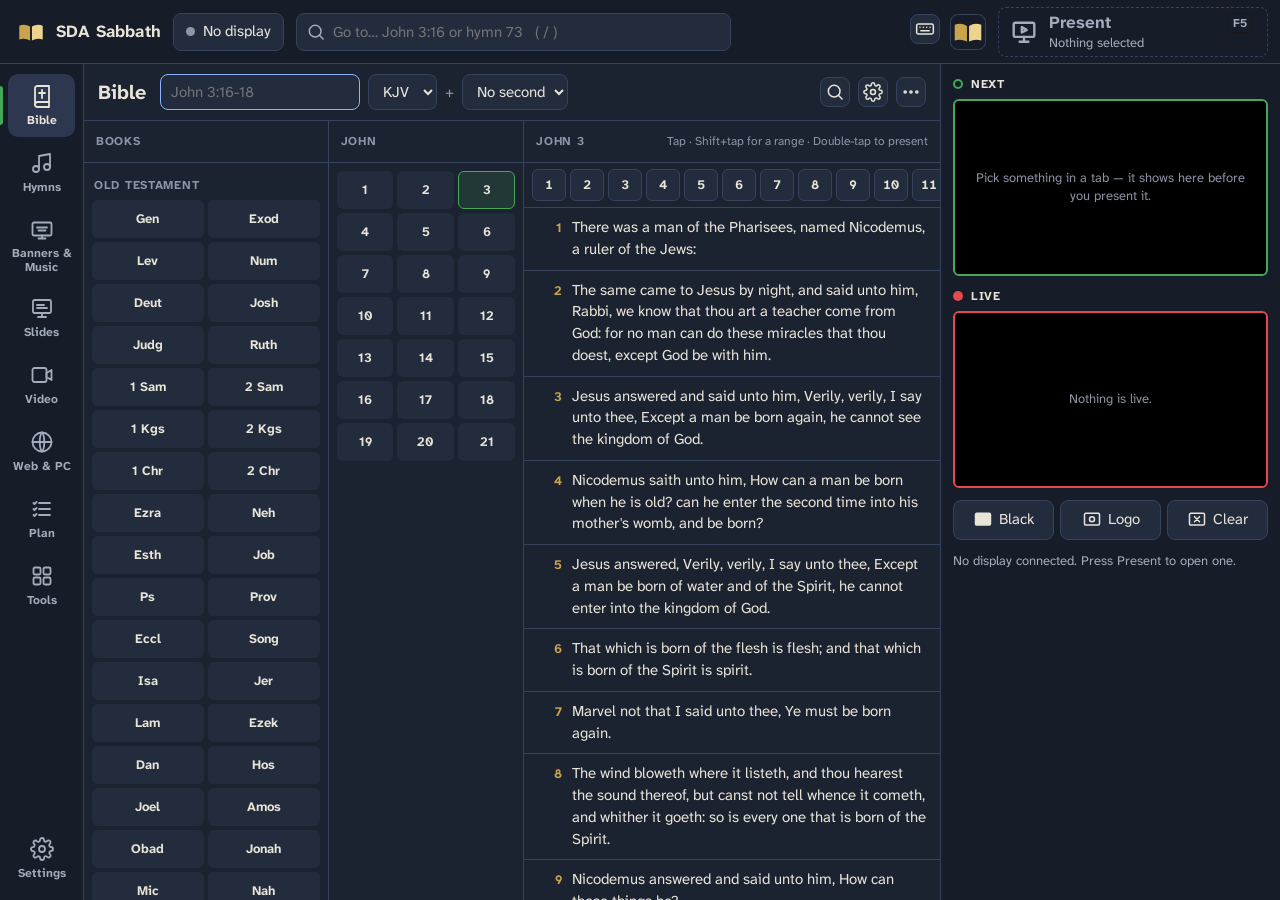
==== commit 3b0614f5: "Offline: never break without internet - Service worker: retries downloads; an update that cannot dow" ====
--- a/index.html
+++ b/index.html
@@ -21,7 +21,7 @@
 <link rel="stylesheet" href="css/stage.css">
 <link rel="stylesheet" href="css/app.css">
 <script src="js/theme-init.js"></script>
-<script src="js/android-app.js"></script><!-- no-op outside the Android app -->
+<script src="js/boot-guard.js"></script>
 </head>
 <body class="app" id="app">
 <a class="skip-link" href="#work">Skip to main content</a>
--- a/css/stage.css
+++ b/css/stage.css
@@ -174,3 +174,34 @@
 .stage .caption:empty { display: none; }
 
 @media (prefers-reduced-motion: reduce) { .stage .layer, .stage .blackout, .stage .logo { transition: none; } }
+
+/* Free slide elements on banners (text boxes, shapes, lines, pictures) */
+.fe-layer { position: absolute; inset: 0; z-index: 3; pointer-events: none; text-shadow: none; }
+.fe { position: absolute; box-sizing: border-box; transform-origin: 50% 50%; }
+.fe-bg, .fe-img { position: absolute; inset: 0; box-sizing: border-box; }
+.fe-svg { position: absolute; inset: 0; width: 100%; height: 100%; overflow: visible; }
+.fe-box { position: relative; box-sizing: border-box; width: 100%; height: 100%; display: flex; flex-direction: column; overflow: visible; }
+.fe-text.grow .fe-box, .fe[style*="height: auto"] .fe-box { height: auto; }
+.fe-box.va-top { justify-content: flex-start; } .fe-box.va-middle { justify-content: center; } .fe-box.va-bottom { justify-content: flex-end; }
+.fe-box[data-shrink] { overflow: hidden; }
+.fe-tx { overflow-wrap: break-word; white-space: pre-wrap; outline: none; min-height: 1em; }
+.fe-tx > div, .fe-tx > p { margin: 0; }
+.fe-tx ul, .fe-tx ol { margin: 0; padding-left: 1.3em; }
+.fe-tx li { margin: 0; }
+.fe-img { overflow: hidden; }
+.fe-img img { width: 100%; height: 100%; display: block; }
+.fe-img.empty { background: repeating-linear-gradient(45deg, rgba(255,255,255,.12) 0 18px, rgba(255,255,255,.04) 18px 36px); }
+.fe-line { pointer-events: none; }
+.fe-line-svg { position: absolute; left: 0; top: 0; width: 100%; height: 100%; overflow: visible; }
+/* Entry animations */
+.fe-an { animation-fill-mode: both; animation-timing-function: cubic-bezier(.2,.7,.2,1); }
+.fe-an-fade { animation-name: fe-fade; } .fe-an-zoom { animation-name: fe-zoom; } .fe-an-up { animation-name: fe-up; }
+.fe-an-down { animation-name: fe-down; } .fe-an-left { animation-name: fe-left; } .fe-an-right { animation-name: fe-right; } .fe-an-spin { animation-name: fe-spin; }
+@keyframes fe-fade { from { opacity: 0; } }
+@keyframes fe-zoom { from { opacity: 0; scale: .6; } }
+@keyframes fe-up { from { opacity: 0; translate: 0 200px; } }
+@keyframes fe-down { from { opacity: 0; translate: 0 -200px; } }
+@keyframes fe-left { from { opacity: 0; translate: 600px 0; } }
+@keyframes fe-right { from { opacity: 0; translate: -600px 0; } }
+@keyframes fe-spin { from { opacity: 0; rotate: -180deg; scale: .4; } }
+@media (prefers-reduced-motion: reduce) { .fe-an { animation: none !important; } }
--- a/css/app.css
+++ b/css/app.css
@@ -603,17 +603,26 @@
 .bn-pic-x { position: absolute; top: -7px; right: -7px; width: 22px; height: 22px; border-radius: 50%; border: 1px solid var(--line); background: var(--panel); padding: 0; display: flex; align-items: center; justify-content: center; }
 .bn-pic-x svg.i { width: 12px; height: 12px; }
 .bn-lib { display: grid; grid-template-columns: repeat(auto-fill, minmax(230px, 1fr)); gap: 12px; }
-.bn-handle { position: absolute; border: 1px dashed var(--next, #3b82f6); pointer-events: none; z-index: 5; }
-.bn-grip { position: absolute; top: -8px; left: 50%; transform: translateX(-50%); width: 16px; height: 16px; background: var(--next, #3b82f6); border-radius: 50%; cursor: move; pointer-events: auto; }
-.bn-resize { position: absolute; right: -6px; bottom: -6px; width: 12px; height: 12px; background: #fff; border: 2px solid var(--next, #3b82f6); border-radius: 2px; cursor: ew-resize; pointer-events: auto; }
-.bn-lib-bar .field.sm { max-width: 180px; }
+.bn-lib-bar { gap: 8px; margin-bottom: 12px; }
+.bn-lib-bar .field.sm { max-width: 220px; }
+.bn-lib-bar input[type=search] { flex: 1 1 200px; max-width: 320px; }
 .bn-card { background: var(--panel); border: 1px solid var(--line); border-radius: var(--r-lg); overflow: hidden; display: flex; flex-direction: column; }
 .bn-thumb { position: relative; width: 100%; aspect-ratio: 16 / 9; background: #000; overflow: hidden; flex: none; }
 .bn-thumb > .stage-host { position: absolute; inset: 0; }
 .bn-thumb-ic { position: absolute; inset: 0; display: flex; align-items: center; justify-content: center; color: var(--faint); }
 .bn-card-b { padding: 10px 12px 12px; display: flex; flex-direction: column; gap: 4px; min-width: 0; }
 .bn-card-t { font-weight: 700; }
-.bn-card-a { margin-top: 6px; flex-wrap: wrap; }
+.bn-card-a { margin-top: 6px; flex-wrap: nowrap; gap: 6px; }
+.bn-card-a .btn.primary { flex: 1 1 auto; min-width: 0; justify-content: center; }
+.bn-card-a .btn.icon { flex: none; }
+.bn-card-a .btn span { overflow: hidden; text-overflow: ellipsis; white-space: nowrap; }
+.bn-thumb-open { cursor: pointer; }
+.bn-thumb-open:hover { outline: 2px solid #4a86e8; outline-offset: -2px; }
+.bn-thumb-n { position: absolute; right: 6px; bottom: 6px; z-index: 2; display: flex; align-items: center; gap: 3px; font-size: 11px; background: rgba(0,0,0,.7); color: #fff; padding: 2px 6px; border-radius: 4px; }
+.bn-thumb-n svg.i { width: 12px; height: 12px; }
+.bn-card-g .chip { font-size: 11px; padding: 1px 8px; min-height: 0; gap: 4px; }
+.bn-card-g svg.i { width: 12px; height: 12px; }
+.bn-group-row { gap: 6px; } .bn-group-row .field { flex: 1 1 auto; max-width: 260px; }
 .bn-intro { max-width: 720px; margin-bottom: 12px; }
 .bn-loop-list { border: 1px solid var(--line); border-radius: var(--r-lg); overflow: hidden; margin-bottom: 10px; max-width: 760px; }
 .bn-loop-row .bn-thumb { width: 96px; border-radius: var(--r-sm); }
@@ -837,3 +846,129 @@
 .webpc-part[hidden] { display: none; }
 .webpc-part > .toolbar { border-top: 0; }
 .webpc-part > .toolbar > h2 { display: none; }
+
+/* ---------- Banner slide editor (Google Slides style) ---------- */
+.bn-side-bar { padding: 10px 14px 0; }
+.bn-side-seg { width: 100%; } .bn-side-seg button { flex: 1 1 0; }
+.bn-edit-pane { display: flex; flex-direction: column; min-height: 0; }
+.bn-edit-pane > .scroll { flex: 1 1 auto; min-height: 0; }
+.banner-split.bn-wide { grid-template-columns: minmax(280px, .55fr) minmax(420px, 1.6fr); }
+.bn-make { display: flex; flex-direction: column; min-height: 0; }
+.bn-make > .banner-split { flex: 1 1 auto; min-height: 0; }
+.bn-tb-row { display: flex; align-items: flex-start; gap: 6px; padding: 8px 14px; border-bottom: 1px solid var(--line); background: var(--sunk); }
+.bn-tb-row > .btn { flex: none; }
+.se-toolbar { flex: 1 1 auto; display: flex; flex-wrap: wrap; align-items: center; gap: 2px; padding: 4px; background: var(--panel); border: 1px solid var(--line); border-radius: var(--r-sm); min-width: 0; }
+.se-tb { display: inline-flex; align-items: center; justify-content: center; gap: 3px; min-width: 30px; height: 30px; padding: 0 6px; border: 1px solid transparent; border-radius: 6px; background: transparent; color: var(--text); font: inherit; font-size: 13px; cursor: pointer; }
+.se-tb:hover:not(:disabled) { background: var(--raised); }
+.se-tb[aria-pressed="true"] { background: var(--next-soft); border-color: var(--next); }
+.se-tb:disabled { opacity: .35; cursor: default; }
+.se-tb svg.i { width: 17px; height: 17px; }
+.se-tb.se-b span { font-weight: 800; } .se-tb.se-i span { font-style: italic; font-family: Georgia, serif; } .se-tb.se-u span { text-decoration: underline; } .se-tb.se-s span { text-decoration: line-through; }
+.se-tb span { font-size: 14px; }
+.se-caret { font-size: 9px !important; opacity: .7; }
+.se-sep { width: 1px; height: 20px; background: var(--line); margin: 0 3px; }
+.se-hint { color: var(--muted); font-size: 12px; padding: 0 6px; }
+.se-font { height: 30px; max-width: 150px; border-radius: 6px; border: 1px solid var(--line); background: var(--raised); color: var(--text); font: inherit; font-size: 13px; padding: 0 4px; }
+.se-size { width: 52px; height: 30px; border-radius: 6px; border: 1px solid var(--line); background: var(--raised); color: var(--text); font: inherit; font-size: 13px; text-align: center; }
+.se-colbtn { flex-direction: column; gap: 0; padding: 2px 6px; }
+.se-colbtn .se-a { font-weight: 800; font-size: 15px; line-height: 1; }
+.se-colbtn .se-bar { display: block; width: 18px; height: 4px; border-radius: 2px; border: 1px solid rgba(127,127,127,.5); }
+.se-pop { position: fixed; z-index: 1000; background: var(--raised); color: var(--text); border: 1px solid var(--line); border-radius: 10px; box-shadow: 0 12px 40px rgba(0,0,0,.4); padding: 10px; display: flex; flex-direction: column; gap: 5px; max-width: calc(100vw - 16px); }
+.se-sw-row { display: flex; gap: 4px; }
+.se-sw { display: inline-block; width: 20px; height: 20px; border-radius: 50%; border: 1px solid rgba(127,127,127,.45); padding: 0; cursor: pointer; flex: none; }
+button.se-sw[aria-pressed="true"] { outline: 2px solid var(--focus, #2f6fe0); outline-offset: 1px; }
+.se-sw.none { background: linear-gradient(135deg, #fff 45%, #e5484d 45% 55%, #fff 55%); }
+.se-none { justify-content: flex-start; gap: 8px; }
+.se-custom { gap: 8px; font-size: 13px; cursor: pointer; } .se-custom input { width: 34px; height: 24px; padding: 0; border: 0; background: none; }
+.se-shapes { display: grid; grid-template-columns: repeat(6, 36px); gap: 4px; }
+.se-shpb { width: 36px; height: 36px; display: flex; align-items: center; justify-content: center; border: 1px solid transparent; border-radius: 6px; background: transparent; color: var(--text); cursor: pointer; }
+.se-shpb:hover { background: var(--panel); border-color: var(--line); }
+.se-shp { display: block; width: 22px; height: 22px; } .se-shp svg { width: 100%; height: 100%; display: block; }
+.se-cb { gap: 6px; }
+/* canvas overlay */
+.screen.se-screen { overflow: visible; touch-action: none; }
+.se-ov { position: absolute; z-index: 6; outline: none; user-select: none; -webkit-user-select: none; }
+.se-ov:focus-visible { box-shadow: 0 0 0 2px var(--focus, #2f6fe0); }
+.se-ov.editing { pointer-events: none; }
+.se-ov.se-drawing { cursor: crosshair; }
+.stage .fe.se-editing { pointer-events: auto; cursor: text; }
+.stage .fe.se-editing .fe-tx { outline: none; user-select: text; -webkit-user-select: text; caret-color: #4a86e8; }
+.se-box { position: absolute; box-sizing: border-box; border: 1.5px solid #4a86e8; transform-origin: 50% 50%; pointer-events: none; }
+.se-box.se-edit { border-style: dashed; }
+.se-box.se-part { border-color: #46a758; border-style: dashed; }
+.se-box.se-multi { border: 1px dashed #4a86e8; }
+.se-box.se-locked { border-color: #999; }
+.se-linebox { height: 0; border: 0; border-top: 2px dashed #4a86e8; transform-origin: 0 0; }
+.se-h { position: absolute; width: 10px; height: 10px; background: #fff; border: 1.5px solid #4a86e8; border-radius: 2px; pointer-events: auto; box-sizing: border-box; }
+.se-h-nw { left: -6px; top: -6px; cursor: nwse-resize; } .se-h-n { left: calc(50% - 5px); top: -6px; cursor: ns-resize; } .se-h-ne { right: -6px; top: -6px; cursor: nesw-resize; }
+.se-h-e { right: -6px; top: calc(50% - 5px); cursor: ew-resize; } .se-h-se { right: -6px; bottom: -6px; cursor: nwse-resize; } .se-h-s { left: calc(50% - 5px); bottom: -6px; cursor: ns-resize; }
+.se-h-sw { left: -6px; bottom: -6px; cursor: nesw-resize; } .se-h-w { left: -6px; top: calc(50% - 5px); cursor: ew-resize; }
+.se-rot { position: absolute; left: calc(50% - 6px); top: -28px; width: 12px; height: 12px; border-radius: 50%; background: #fff; border: 1.5px solid #4a86e8; pointer-events: auto; cursor: grab; }
+.se-rot::after { content: ""; position: absolute; left: 4.5px; top: 11px; width: 1.5px; height: 16px; background: #4a86e8; }
+.se-pt { width: 12px; height: 12px; margin: -6px 0 0 -6px; border-radius: 50%; background: #fff; border: 1.5px solid #4a86e8; pointer-events: auto; cursor: crosshair; }
+.se-lockic { position: absolute; right: -10px; top: -10px; width: 20px; height: 20px; border-radius: 50%; background: #555; color: #fff; display: flex; align-items: center; justify-content: center; }
+.se-lockic svg.i { width: 12px; height: 12px; }
+.se-tag { position: absolute; left: 0; top: -22px; white-space: nowrap; font-size: 11px; background: #46a758; color: #fff; padding: 1px 6px; border-radius: 4px; }
+.se-ghost { position: absolute; box-sizing: border-box; border: 1px dashed rgba(160,180,210,.7); pointer-events: none; display: flex; align-items: center; justify-content: center; }
+.se-ghost span { font-size: 11px; color: rgba(200,210,230,.85); }
+.se-marquee { position: absolute; border: 1px solid #4a86e8; background: rgba(74,134,232,.12); pointer-events: none; }
+.se-drawbox { border-style: dashed; }
+.se-guides { position: absolute; inset: 0; pointer-events: none; }
+.se-gl { position: absolute; background: #e5484d; }
+.se-gl.v { top: 0; bottom: 0; width: 1px; } .se-gl.hz { left: 0; right: 0; height: 1px; }
+.se-angle { position: absolute; transform: translateX(-50%); background: #222; color: #fff; font-size: 12px; padding: 2px 6px; border-radius: 4px; }
+.screen.se-drop { box-shadow: 0 0 0 3px var(--next); }
+/* format panel */
+.se-panel { display: flex; flex-direction: column; gap: 8px; }
+.se-ph { gap: 8px; padding: 2px 0 4px; }
+.se-sec { border: 1px solid var(--line); border-radius: var(--r-sm); background: var(--panel); }
+.se-sec > summary { cursor: pointer; padding: 8px 10px; font-weight: 700; font-size: 13px; }
+.se-grid { display: grid; grid-template-columns: minmax(90px, auto) minmax(0, 1fr); gap: 7px 10px; align-items: center; padding: 0 10px 10px; font-size: 13px; }
+.se-grid > label { color: var(--muted); }
+.se-grid input[type=range] { flex: 1 1 auto; min-width: 0; }
+.se-grid .field.sm { min-width: 0; max-width: 100%; }
+.se-grid input[type=number] { width: 90px; }
+.se-val { min-width: 54px; text-align: right; flex: none; }
+.se-chk { gap: 6px; color: var(--text) !important; }
+.se-card h4 { margin: 0 0 6px; }
+/* slides strip */
+.bn-strip { display: flex; gap: 8px; overflow-x: auto; padding: 2px 2px 6px; align-items: stretch; }
+.bn-strip-it { position: relative; flex: none; width: 116px; border: 2px solid var(--line); border-radius: 6px; background: #000; cursor: pointer; outline: none; }
+.bn-strip-it[aria-selected="true"] { border-color: #4a86e8; }
+.bn-strip-it:focus-visible { box-shadow: 0 0 0 2px var(--focus, #2f6fe0); }
+.bn-strip-it.drop { border-color: var(--next); border-style: dashed; }
+.bn-strip-th { position: relative; width: 100%; aspect-ratio: 16 / 9; overflow: hidden; border-radius: 4px; }
+.bn-strip-th > .stage-host { position: absolute; inset: 0; pointer-events: none; }
+.bn-strip-n { position: absolute; left: 4px; bottom: 3px; font-size: 11px; background: rgba(0,0,0,.65); color: #fff; padding: 0 5px; border-radius: 3px; }
+.bn-strip-more { position: absolute; right: 2px; top: 2px; width: 22px; height: 22px; border-radius: 4px; border: 0; background: rgba(0,0,0,.55); color: #fff; display: none; align-items: center; justify-content: center; padding: 0; cursor: pointer; }
+.bn-strip-more svg.i { width: 14px; height: 14px; }
+.bn-strip-it:hover .bn-strip-more, .bn-strip-it[aria-selected="true"] .bn-strip-more { display: flex; }
+.bn-strip-add { flex: none; width: 70px; border: 2px dashed var(--line); border-radius: 6px; background: transparent; color: var(--muted); display: flex; flex-direction: column; align-items: center; justify-content: center; gap: 2px; cursor: pointer; font: inherit; font-size: 12px; }
+.bn-strip-add:hover { color: var(--text); border-color: var(--next); }
+.bn-insert { gap: 6px; }
+.bn-slide-no { gap: 10px; margin-bottom: 4px; }
+.bn-free { margin: 6px 0 4px; }
+.bn-free p { margin: 4px 0 0; }
+@media (max-width: 760px) {
+  .se-toolbar { gap: 1px; } .se-tb { min-width: 34px; height: 34px; }
+  .se-font { max-width: 110px; }
+  .banner-split.bn-wide { grid-template-columns: 1fr; }
+  .se-hint { display: none; }
+  .bn-tb-row { position: sticky; top: 0; z-index: 8; padding: 6px 8px; }
+  .bn-tb-row > .btn { display: none; }
+  .se-toolbar { flex-wrap: nowrap; overflow-x: auto; scrollbar-width: thin; min-height: 0 !important; }
+  .se-toolbar > * { flex: none; }
+  .bn-strip-it { width: 96px; }
+}
+.se-panel { container-type: inline-size; }
+@container (max-width: 330px) {
+  .se-grid { grid-template-columns: 1fr; gap: 3px 0; }
+  .se-grid > label { margin-top: 5px; }
+  .se-grid > span:empty { display: none; }
+}
+/* Offline mark in the top bar, and the calm panel shown if a tab cannot load */
+.off-mark { flex: none; font-size: 11px; font-weight: 700; letter-spacing: .02em; padding: 2px 8px; border-radius: 999px; background: var(--raised); color: var(--muted); border: 1px solid var(--line); }
+.tab-error { display: flex; align-items: flex-start; justify-content: center; padding: 40px 16px; overflow: auto; }
+.tab-error .card { max-width: 560px; padding: 20px; }
+.tab-error h2 { margin: 0 0 8px; }
+.tab-error p { margin: 0 0 10px; }
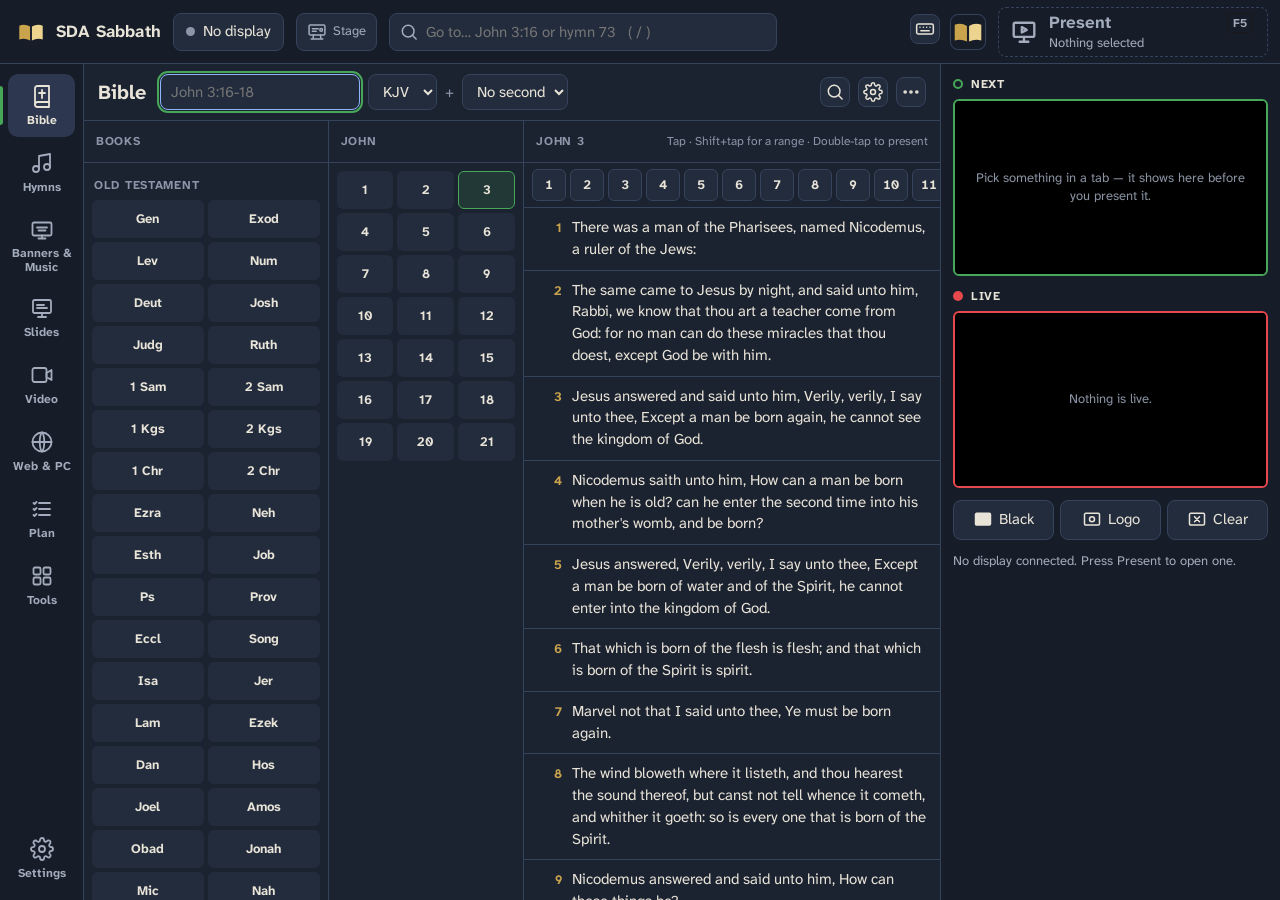
==== commit 7d5df41c: "Bring in the review fixes: stage/OBS/stream tools, editable banner from slides, Plan Word export, sc" ====
--- a/index.html
+++ b/index.html
@@ -1,17 +1,30 @@
 <!doctype html>
-<html lang="en" data-theme="dark">
+<html lang="en-ZA" data-theme="dark">
 <head>
 <meta charset="utf-8">
 <meta http-equiv="Content-Security-Policy" content="default-src 'self'; script-src 'self' 'wasm-unsafe-eval'; style-src 'self' 'unsafe-inline'; img-src 'self' data: blob: https:; media-src 'self' data: blob: https:; font-src 'self' data:; connect-src 'self' data: blob: https://api.openai.com https://generativelanguage.googleapis.com https://api.x.ai https://api.together.xyz https://openrouter.ai https://api.anthropic.com https://lrclib.net https://api.lyrics.ovh https://raw.githubusercontent.com https: ws: wss:; frame-src 'self' https: blob:; worker-src 'self' blob:; manifest-src 'self'; object-src 'none'; base-uri 'self'; form-action 'none'">
 <meta name="viewport" content="width=device-width, initial-scale=1, viewport-fit=cover">
 <meta name="theme-color" content="#161c28">
-<meta name="description" content="SDA Sabbath — offline church presenter for Seventh-day Adventist media teams: Bible, hymns, slides, video, web and screen sharing on a second screen.">
+<meta name="description" content="SDA Sabbath: a free church presenter that works offline. Bible, hymns, slides, video, banners and a stage screen for Seventh-day Adventist media teams.">
+<link rel="canonical" href="https://leemcq.github.io/SDA_Sabbath/">
+<meta property="og:type" content="website">
+<meta property="og:site_name" content="SDA Sabbath">
+<meta property="og:title" content="SDA Sabbath – Free Offline Church Presenter">
+<meta property="og:description" content="Bible, hymns, slides, video, banners and a stage screen for church media teams. Free, and it works with no internet.">
+<meta property="og:url" content="https://leemcq.github.io/SDA_Sabbath/">
+<meta property="og:image" content="https://leemcq.github.io/SDA_Sabbath/icons/icon-512.png">
+<meta property="og:locale" content="en_ZA">
+<meta name="twitter:card" content="summary">
+<meta name="twitter:title" content="SDA Sabbath – Free Offline Church Presenter">
+<meta name="twitter:description" content="Bible, hymns, slides, video, banners and a stage screen for church media teams. Free, and it works with no internet.">
+<meta name="twitter:image" content="https://leemcq.github.io/SDA_Sabbath/icons/icon-512.png">
+<script type="application/ld+json">{"@context":"https://schema.org","@type":"SoftwareApplication","name":"SDA Sabbath","applicationCategory":"MultimediaApplication","operatingSystem":"Any (web browser)","description":"A free, offline church presenter for Seventh-day Adventist media teams: Bible, hymns, slides, video, banners, a stage screen and OBS lower thirds.","url":"https://leemcq.github.io/SDA_Sabbath/","inLanguage":["en","af","xh"],"offers":{"@type":"Offer","price":"0","priceCurrency":"ZAR"}}</script>
 <meta name="mobile-web-app-capable" content="yes">
 <meta name="apple-mobile-web-app-capable" content="yes">
 <meta name="apple-mobile-web-app-status-bar-style" content="black-translucent">
 <meta name="apple-mobile-web-app-title" content="SDA Sabbath">
 <meta name="application-name" content="SDA Sabbath">
-<title>SDA Sabbath presenter</title>
+<title>SDA Sabbath – Free Offline Church Presenter</title>
 <link rel="manifest" href="manifest.webmanifest">
 <link rel="icon" href="icons/favicon.ico" sizes="48x48">
 <link rel="icon" href="icons/favicon.svg" type="image/svg+xml">
--- a/css/app.css
+++ b/css/app.css
@@ -335,7 +335,7 @@
 .plan-item .pi-tile { width: 56px; height: 42px; border-radius: 8px; border: 1px solid; display: flex; flex-direction: column; align-items: center; justify-content: center; overflow: hidden; flex: none; }
 .plan-item .pi-tile img { width: 100%; height: 100%; object-fit: cover; }
 .plan-item .pi-tile-t { font-size: 11px; font-weight: 700; line-height: 1.1; text-align: center; max-width: 52px; overflow: hidden; text-overflow: ellipsis; white-space: nowrap; }
-.plan-item .pi-tile-s { font-size: 9px; opacity: .7; }
+.plan-item .pi-tile-s { font-size: 12px; opacity: .7; }
 .plan-item .pi-t { font-weight: 700; font-size: 15px; }
 .plan-item .pi-s { color: var(--muted); font-size: 13px; margin-top: 2px; }
 .plan-item.cur { background: color-mix(in srgb, var(--next) 8%, var(--panel)); border-color: var(--next); }
@@ -548,7 +548,7 @@
 .skip-link { position: absolute; left: 8px; top: -60px; z-index: 1000; padding: 10px 14px; border-radius: 8px; background: var(--focus); color: #000; font-weight: 700; text-decoration: none; }
 .skip-link:focus { top: 8px; }
 .work:focus { outline: none; }
-.field.quiet-focus:focus-visible, .toolbar .field.quiet-focus:focus-visible, .pane-h .field.quiet-focus:focus-visible { outline: none; box-shadow: none; }
+.field.quiet-focus:focus-visible, .toolbar .field.quiet-focus:focus-visible, .pane-h .field.quiet-focus:focus-visible { outline: 2px solid var(--next); outline-offset: 1px; box-shadow: none; }
 /* Small controls: at least 24 px targets (WCAG 2.2 AA 2.5.8). */
 .btn.sm, .chip, input[type=checkbox], input[type=radio] { min-height: 24px; min-width: 24px; }
 
@@ -865,7 +865,7 @@
 .se-tb svg.i { width: 17px; height: 17px; }
 .se-tb.se-b span { font-weight: 800; } .se-tb.se-i span { font-style: italic; font-family: Georgia, serif; } .se-tb.se-u span { text-decoration: underline; } .se-tb.se-s span { text-decoration: line-through; }
 .se-tb span { font-size: 14px; }
-.se-caret { font-size: 9px !important; opacity: .7; }
+.se-caret { font-size: 12px !important; opacity: .7; }
 .se-sep { width: 1px; height: 20px; background: var(--line); margin: 0 3px; }
 .se-hint { color: var(--muted); font-size: 12px; padding: 0 6px; }
 .se-font { height: 30px; max-width: 150px; border-radius: 6px; border: 1px solid var(--line); background: var(--raised); color: var(--text); font: inherit; font-size: 13px; padding: 0 4px; }
@@ -972,3 +972,112 @@
 .tab-error .card { max-width: 560px; padding: 20px; }
 .tab-error h2 { margin: 0 0 8px; }
 .tab-error p { margin: 0 0 10px; }
+
+/* ---------- Stage tab (second screen for the platform) ---------- */
+.stage-btn { display: flex; align-items: center; gap: 6px; height: 38px; padding: 0 10px; border-radius: var(--r); border: 1px solid var(--line); background: var(--panel); color: var(--muted); font-size: 13px; flex: none; max-width: 200px; }
+.stage-btn:hover { color: var(--text); border-color: var(--muted); }
+.stage-btn.on { color: var(--text); border-color: var(--next); }
+.stage-btn .n { min-width: 18px; height: 18px; padding: 0 5px; border-radius: 9px; background: var(--next); color: #fff; font-weight: 700; font-size: 12px; display: inline-flex; align-items: center; justify-content: center; }
+.stage-btn .tm { font-weight: 700; font-variant-numeric: tabular-nums; color: var(--text); }
+.stage-btn .tm.warn { color: var(--warn); } .stage-btn .tm.over { color: var(--live); }
+.stage-btn .msg-dot { width: 8px; height: 8px; border-radius: 50%; background: #f6d35b; }
+.stage-tab .st-grid { flex: 1; display: grid; grid-template-columns: minmax(0, 1fr) minmax(0, 1fr); gap: 12px; padding: 12px; align-items: start; }
+.stage-tab .st-col { display: flex; flex-direction: column; gap: 12px; min-width: 0; }
+.stage-tab .st-card { margin: 0; display: flex; flex-direction: column; gap: 10px; }
+.stage-tab .st-card + .st-card { margin-top: 0; }
+.stage-tab .st-card h3 { margin: 0; }
+.st-opts { display: grid; grid-template-columns: repeat(auto-fill, minmax(230px, 1fr)); gap: 0 14px; }
+.st-form { grid-template-columns: minmax(90px, 120px) minmax(0, 1fr); }
+.st-pill { display: inline-flex; align-items: center; height: 24px; padding: 0 9px; border-radius: 999px; font-size: 12px; font-weight: 700; background: var(--raised); color: var(--muted); }
+.st-pill.on { background: var(--next-soft); color: var(--text); box-shadow: inset 0 0 0 1px var(--next); }
+.st-lan { display: flex; flex-direction: column; gap: 6px; padding: 8px 10px; border-radius: var(--r); background: var(--sunk); }
+.st-net { font-size: 13px; color: var(--muted); }
+.st-net.on { color: var(--next); font-weight: 700; } .st-net.error, .st-net.offline { color: var(--warn); }
+.st-join { display: flex; gap: 16px; align-items: flex-start; flex-wrap: wrap; padding: 12px; border-radius: var(--r-lg); background: var(--sunk); border: 1px solid var(--line); }
+.st-join-l { flex: 1 1 240px; min-width: 0; display: flex; flex-direction: column; gap: 4px; }
+.st-code { font-size: 44px; font-weight: 700; letter-spacing: .12em; font-variant-numeric: tabular-nums; color: var(--text); line-height: 1.1; }
+.st-short b { color: var(--text); word-break: break-all; }
+.st-pinrow { display: flex; align-items: center; gap: 10px; margin-top: 8px; flex-wrap: wrap; }
+.st-pin { font-size: 22px; letter-spacing: .14em; font-variant-numeric: tabular-nums; }
+.st-qr { flex: none; display: flex; flex-direction: column; align-items: center; gap: 4px; }
+.st-qr img { width: 168px; height: 168px; background: #fff; padding: 8px; border-radius: var(--r); image-rendering: pixelated; }
+.st-who .li { cursor: default; }
+.st-showing { display: flex; align-items: center; gap: 10px; padding: 8px 10px; border-radius: var(--r); background: rgba(246, 211, 91, .14); border: 1px solid rgba(246, 211, 91, .5); min-width: 0; }
+.st-presets .chip, .st-hist .chip { font-weight: 400; color: var(--text); }
+.st-hist { display: flex; flex-direction: column; gap: 6px; }
+.st-talk { display: flex; flex-direction: column; gap: 6px; align-items: flex-start; }
+.st-talk-i { display: flex; align-items: center; gap: 10px; width: 100%; padding: 8px 10px; border-radius: var(--r); background: var(--sunk); }
+.st-timers { display: flex; flex-direction: column; gap: 10px; }
+.st-timer { padding: 10px; border-radius: var(--r-lg); border: 1px solid var(--line); background: var(--sunk); display: flex; flex-direction: column; gap: 6px; }
+.st-timer.feat { border-color: var(--next); box-shadow: inset 3px 0 0 var(--next); }
+.st-th { display: flex; align-items: center; gap: 10px; min-width: 0; }
+.st-feat { display: inline-flex; align-items: center; gap: 4px; font-size: 12px; color: var(--muted); cursor: pointer; }
+.st-tv { font-size: 34px; font-weight: 700; font-variant-numeric: tabular-nums; line-height: 1.1; }
+.st-tv.stopped { color: var(--muted); } .st-tv.warn { color: var(--warn); } .st-tv.over { color: var(--live); }
+.st-tb .btn.sm { min-width: 34px; }
+.st-sep { width: 1px; height: 22px; background: var(--line); margin: 0 2px; }
+.st-pv { position: relative; width: 100%; aspect-ratio: 16 / 9; border-radius: var(--r); overflow: hidden; background: #0b0f17; border: 1px solid var(--line); }
+.st-pv:empty { display: none; }
+.st-pv-f { position: absolute; inset: 0; width: 100%; height: 100%; border: 0; }
+@media (max-width: 1100px) { .stage-tab .st-grid { grid-template-columns: minmax(0, 1fr); } }
+@media (max-width: 760px) { .stage-btn .lbl { display: none; } .st-code { font-size: 36px; } }
+
+/* ---------- Stream tab (OBS) ---------- */
+.obs-pill { height: 30px; padding: 0 10px; border-radius: 999px; border: 0; background: var(--live-strong); color: #fff; font-weight: 700; font-size: 12px; font-variant-numeric: tabular-nums; flex: none; }
+.st-src { display: flex; flex-direction: column; gap: 6px; padding: 10px; border-radius: var(--r); background: var(--sunk); }
+.st-url { display: block; font-size: 12px; word-break: break-all; color: var(--muted); user-select: all; }
+.btn.drag { cursor: grab; }
+.st-scenes .chip[aria-pressed="true"] { border-color: var(--live); background: var(--live-soft); color: var(--text); }
+.st-dot { width: 8px; height: 8px; border-radius: 50%; background: var(--live); }
+.st-pill.live { background: var(--live-strong); color: #fff; }
+.st-out { gap: 8px; }
+.stream-tab .st-pv { background: conic-gradient(#2a3140 25%, #1f2531 0 50%, #2a3140 0 75%, #1f2531 0) 0 0 / 20px 20px; }
+.st-showing { flex-wrap: wrap; } .st-showing .st-pill { white-space: nowrap; }
+.st-short b { word-break: normal; overflow-wrap: anywhere; }
+.st-more > summary { cursor: pointer; color: var(--muted); font-weight: 700; padding: 4px 0; }
+.st-more[open] > summary { margin-bottom: 6px; }
+.stage-tab .st-pv { position: relative; }
+/* Only the Stage preview is drawn at TV size and scaled down; the stream preview (obs.html) scales itself. */
+.st-pv-tv { width: 1280px !important; height: 720px !important; inset: 0 auto auto 0; transform-origin: 0 0; }
+.st-pv { contain: layout paint; }
+.stage-btn .n::before { content: ""; }
+.st-step { display: flex; flex-direction: column; gap: 6px; padding: 10px; border-radius: var(--r); background: var(--sunk); }
+.st-health.warn { color: var(--warn); font-weight: 700; }
+.st-check { margin: 0; padding-left: 0; list-style: none; display: flex; flex-direction: column; gap: 4px; }
+.st-check .ok { color: var(--next); } .st-check .no { color: var(--warn); font-weight: 700; }
+.plan-chip svg.i { width: 14px; height: 14px; }
+
+/* ---------- Tools tab: Service / Stage / Stream parts ---------- */
+.tools { flex: 1; min-height: 0; display: flex; flex-direction: column; }
+.tools-parts { flex: 1; min-height: 0; display: flex; flex-direction: column; }
+.tools-part { flex: 1; min-height: 0; display: flex; flex-direction: column; }
+.tools-seg button { display: inline-flex; align-items: center; gap: 6px; }
+.tools-seg svg.i { width: 16px; height: 16px; }
+/* Inside Tools, Stage and Stream need no bar of their own: the part buttons name them, and their actions
+   (open the stage screen, message, hide the lower third) are in their cards. */
+.tools-part > .toolbar { display: none; }
+
+/* Phones: the Present button keeps its room in the top bar (the logo is left out; the Stage button is an icon). */
+@media (max-width: 760px) {
+  .church-logo { display: none; }
+  .present { flex: 1 0 104px; min-width: 104px; }
+  .stage-btn { padding: 0 8px; gap: 4px; }
+  .stage-btn .tm { display: none; }
+  .obs-pill { padding: 0 8px; }
+}
+@media (max-width: 380px) {
+  .stage-btn .n { display: none; }
+  .disp-btn { max-width: 112px; }
+}
+/* Accessibility: the banner slide list box holds only its slides; tabs use aria-selected. */
+.bn-strip-list { display: contents; }
+.seg button[aria-selected="true"] { background: var(--raised); color: var(--text); box-shadow: inset 0 -2px 0 var(--next); }
+.mu-rules > h3 { font-size: var(--fs-md); display: flex; align-items: center; gap: 6px; margin: 0 0 8px; }
+.ver-box { display: flex; flex-direction: column; gap: 4px; align-items: flex-start; padding: 10px 12px; margin-bottom: 10px; border-radius: var(--r); background: var(--sunk); border: 1px solid var(--line); }
+.mono { font-family: ui-monospace, Consolas, monospace; font-size: 12px; }
+
+/* Review fixes: easier targets, wrapped titles, visible focus */
+input[type=range] { min-height: 24px; }
+.video-ctl input[type=number], .vd-speed, .vd-ab input { min-height: 44px; }
+.list > button > .grow > .trunc:first-child { white-space: normal; display: -webkit-box; -webkit-line-clamp: 2; -webkit-box-orient: vertical; overflow: hidden; }
+.field:focus-visible, .toolbar .field:focus-visible, .pane-h .field:focus-visible { outline: 2px solid var(--next); outline-offset: 1px; box-shadow: none; }
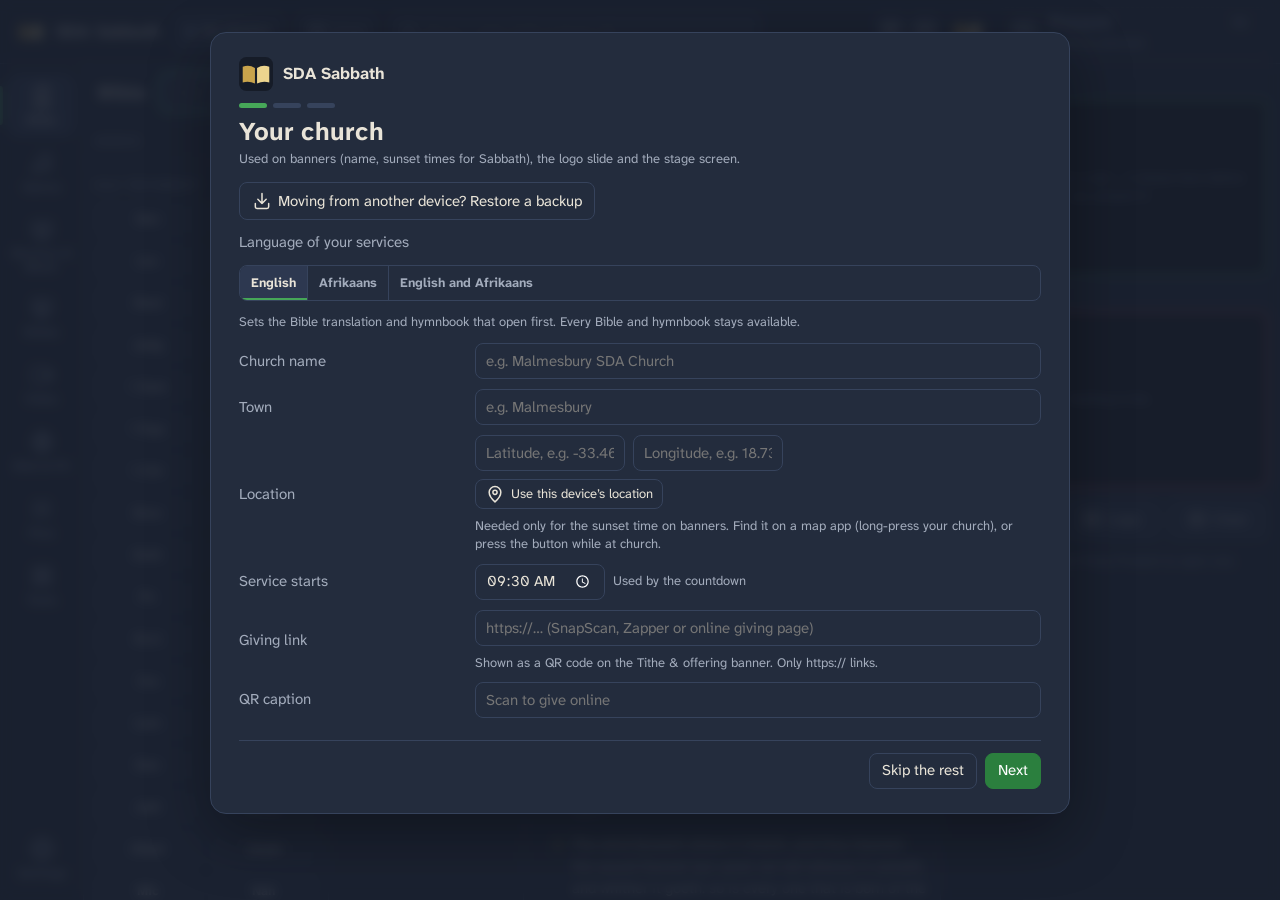
==== commit f9bc1de7: "Bring in Church_Service's fixes and upgrades, kept separate from Church_Service Everything Church_Se" ====
--- a/index.html
+++ b/index.html
@@ -40,7 +40,7 @@
 <a class="skip-link" href="#work">Skip to main content</a>
 <header class="topbar">
   <h1 class="brand"><img src="icons/favicon.svg" alt="" width="30" height="30"><span>SDA Sabbath</span></h1>
-  <button class="disp-btn" id="dispBtn" type="button" title="Choose where to present"><span class="dot"></span><span class="lbl">No display</span><span class="lbl-s" aria-hidden="true">No display</span></button>
+  <button class="disp-btn" id="dispBtn" type="button" title="Choose where to present"><span class="dot"></span><span class="lbl" aria-live="polite">No display</span><span class="lbl-s" aria-hidden="true">No display</span></button>
   <button class="audio-btn hide-sm" id="audioBtn" type="button" title="Sound output device" hidden><svg class="i" viewBox="0 0 24 24" aria-hidden="true"><path d="M4 9v6h4l5 5V4L8 9H4z"/><path d="M16 9a4 4 0 0 1 0 6"/></svg><span class="lbl">Default</span></button>
   <div class="quick" id="quick" role="search">
     <svg class="i" viewBox="0 0 24 24" aria-hidden="true"><circle cx="11" cy="11" r="7"/><path d="m20.5 20.5-4.5-4.5"/></svg>
--- a/css/app.css
+++ b/css/app.css
@@ -11,7 +11,7 @@
   --brass-text: #c9a44c; --wj: #e98b84; --mark: rgba(201,164,76,.26); --live-strong: #c4373c; --next-strong: #2b7f3e;
   --r-sm: 6px; --r: 8px; --r-lg: 12px;
   /* Type scale: 12 eyebrow · 13 small · 15 body · 17 large · 20 title · 24 display */
-  --fs-xs: 12px; --fs-sm: 13px; --fs-md: 15px; --fs-lg: 17px; --fs-xl: 20px; --fs-2xl: 24px;
+  --fs-xs: 0.75rem; --fs-sm: 0.8125rem; --fs-md: 0.9375rem; --fs-lg: 1.0625rem; --fs-xl: 1.25rem; --fs-2xl: 1.5rem;
   --font: "Hyperlegible", system-ui, -apple-system, "Segoe UI", Roboto, sans-serif;
   --top-h: 64px; --rail-w: 84px; --mon-w: 340px; --bar-h: 64px; --tab-h: 0px;
   color-scheme: dark;
@@ -76,7 +76,7 @@
 .disp-btn.on.is-live .dot { background: var(--live); box-shadow: 0 0 0 3px var(--live-soft); }
 .disp-btn .lbl-s { display: none; font-size: var(--fs-xs); font-weight: 700; }
 .disp-btn .lbl { overflow: hidden; text-overflow: ellipsis; white-space: nowrap; }
-.audio-btn { display: flex; align-items: center; gap: 6px; height: 38px; padding: 0 10px; border-radius: var(--r); border: 1px solid var(--line); background: var(--panel); max-width: 180px; color: var(--muted); font-size: 13px; }
+.audio-btn { display: flex; align-items: center; gap: 6px; height: 38px; padding: 0 10px; border-radius: var(--r); border: 1px solid var(--line); background: var(--panel); max-width: 180px; color: var(--muted); font-size: 0.8125rem; }
 .audio-btn:hover { color: var(--text); border-color: var(--muted); }
 .audio-btn .lbl { overflow: hidden; text-overflow: ellipsis; white-space: nowrap; }
 .audio-btn svg.i { width: 16px; height: 16px; flex: none; }
@@ -86,8 +86,8 @@
 .quick-pop { position: absolute; top: 44px; left: 0; right: 0; z-index: 40; background: var(--raised); border: 1px solid var(--line); border-radius: var(--r); padding: 4px; max-height: 60vh; overflow: auto; }
 .quick-pop button { display: flex; width: 100%; gap: 10px; align-items: baseline; text-align: left; border: 0; background: transparent; padding: 8px 10px; border-radius: var(--r-sm); }
 .quick-pop button[aria-selected="true"], .quick-pop button:hover { background: var(--panel); }
-.quick-pop .k { color: var(--muted); font-size: 12px; min-width: 52px; }
-.quick-pop .quick-hint { padding: 6px 10px 4px; border-top: 1px solid var(--line); margin-top: 4px; font-size: 12px; }
+.quick-pop .k { color: var(--muted); font-size: 0.75rem; min-width: 52px; }
+.quick-pop .quick-hint { padding: 6px 10px 4px; border-top: 1px solid var(--line); margin-top: 4px; font-size: 0.75rem; }
 .spacer { flex: 1; }
 .top-icons { display: flex; gap: 4px; }
 
@@ -116,7 +116,7 @@
 .rail-nav > .rail { flex: 1 1 auto; min-width: 0; }
 .rail { display: flex; flex-direction: column; gap: 4px; padding: 10px 8px; background: var(--sunk); border-right: 1px solid var(--line); overflow-y: auto; }
 .rail-right .rail { border-right: 0; border-left: 1px solid var(--line); }
-.rail button { position: relative; display: flex; flex-direction: column; align-items: center; gap: 4px; padding: 10px 2px 8px; border: 0; border-radius: 10px; background: transparent; color: var(--muted); font-size: 12px; font-weight: 700; }
+.rail button { position: relative; display: flex; flex-direction: column; align-items: center; gap: 4px; padding: 10px 2px 8px; border: 0; border-radius: 10px; background: transparent; color: var(--muted); font-size: 0.75rem; font-weight: 700; }
 .rail button svg.i { width: 24px; height: 24px; }
 .rail button:hover { color: var(--text); background: var(--panel); }
 .rail button[aria-selected="true"] { color: var(--text); background: var(--raised); }
@@ -152,7 +152,7 @@
 /* Buttons and inputs */
 .btn { display: inline-flex; align-items: center; justify-content: center; gap: 6px; height: 36px; padding: 0 12px; border-radius: var(--r); border: 1px solid var(--line); background: var(--panel); white-space: nowrap; }
 .btn:hover { background: var(--raised); }
-.btn.sm { height: 30px; padding: 0 9px; font-size: 13px; }
+.btn.sm { height: 30px; padding: 0 9px; font-size: 0.8125rem; }
 .btn.icon { width: 36px; padding: 0; }
 .btn.sm.icon { width: 30px; }
 .btn.primary { background: #2b7f3e; border-color: #2b7f3e; color: #fff; } /* darker shade of --next so white text meets 4.5:1 */
@@ -166,10 +166,10 @@
 select.field { padding-right: 6px; }
 .toolbar .field:focus-visible, .pane-h .field:focus-visible { outline: none; border-color: var(--focus); box-shadow: 0 0 0 3px rgb(141 180 255 / .22); }
 .seg { display: inline-flex; border: 1px solid var(--line); border-radius: var(--r); overflow: hidden; background: var(--panel); }
-.seg button { border: 0; background: transparent; height: 34px; padding: 0 11px; border-right: 1px solid var(--line); color: var(--muted); font-weight: 700; font-size: 13px; }
+.seg button { border: 0; background: transparent; height: 34px; padding: 0 11px; border-right: 1px solid var(--line); color: var(--muted); font-weight: 700; font-size: 0.8125rem; }
 .seg button:last-child { border-right: 0; }
 .seg button[aria-pressed="true"] { background: var(--raised); color: var(--text); box-shadow: inset 0 -2px 0 var(--next); }
-.chip { display: inline-flex; align-items: center; gap: 6px; height: 30px; padding: 0 11px; border-radius: 999px; border: 1px solid var(--line); background: var(--panel); font-size: 13px; font-weight: 700; color: var(--muted); }
+.chip { display: inline-flex; align-items: center; gap: 6px; height: 30px; padding: 0 11px; border-radius: 999px; border: 1px solid var(--line); background: var(--panel); font-size: 0.8125rem; font-weight: 700; color: var(--muted); }
 .chip[aria-pressed="true"] { color: var(--text); border-color: var(--next); background: var(--next-soft); }
 .switch { display: flex; align-items: center; gap: 10px; cursor: pointer; padding: 6px 0; }
 .switch input { appearance: none; -webkit-appearance: none; width: 38px; height: 22px; border-radius: 11px; background: var(--line); position: relative; flex: none; margin: 0; cursor: pointer; }
@@ -183,7 +183,7 @@
 .card { background: var(--panel); border: 1px solid var(--line); border-radius: var(--r-lg); padding: 14px; }
 .card h3 { margin-bottom: 10px; }
 .card + .card { margin-top: 12px; }
-.note { font-size: 13px; color: var(--muted); }
+.note { font-size: 0.8125rem; color: var(--muted); }
 .note.warn { color: var(--warn); }
 .badge { font-size: var(--fs-xs); font-weight: 700; padding: 2px 6px; border-radius: 4px; background: var(--raised); color: var(--muted); }
 .list { display: flex; flex-direction: column; }
@@ -208,7 +208,7 @@
 .screen.live { border-color: var(--live); }
 .screen > .stage-host { position: absolute; inset: 0; }
 .screen video { position: absolute; inset: 0; width: 100%; height: 100%; object-fit: contain; background: #000; }
-.screen .screen-empty { position: absolute; inset: 0; display: flex; align-items: center; justify-content: center; color: #8a93a3; font-size: 13px; text-align: center; padding: 12px; }
+.screen .screen-empty { position: absolute; inset: 0; display: flex; align-items: center; justify-content: center; color: #8a93a3; font-size: 0.8125rem; text-align: center; padding: 12px; }
 .mon-strip { display: none; }
 .mon-actions { display: grid; grid-template-columns: repeat(3, minmax(0, 1fr)); gap: 6px; }
 .mon-actions > * { min-width: 0; overflow: hidden; text-overflow: ellipsis; white-space: nowrap; }
@@ -227,7 +227,7 @@
 .ctrlbar { grid-area: bar; display: flex; align-items: center; gap: 10px; min-height: var(--bar-h); padding: 8px 12px; background: var(--sunk); border-top: 2px solid var(--live); overflow-x: auto; }
 .ctrlbar .cb-live { display: flex; align-items: center; gap: 10px; min-width: 0; max-width: 300px; }
 .ctrlbar .cb-title { font-weight: 700; overflow: hidden; text-overflow: ellipsis; white-space: nowrap; }
-.ctrlbar .cb-sub { font-size: 12px; color: var(--muted); white-space: nowrap; }
+.ctrlbar .cb-sub { font-size: 0.75rem; color: var(--muted); white-space: nowrap; }
 .ctrlbar .sep { width: 1px; align-self: stretch; background: var(--line); flex: none; }
 .ctrlbar .btn { height: 44px; min-width: 44px; }
 .ctrlbar .btn.sm { height: 36px; min-width: 36px; }
@@ -235,7 +235,7 @@
 .ctrlbar .cb-end { display: flex; gap: 6px; margin-left: auto; }
 .seekbar { display: flex; align-items: center; gap: 8px; flex: 1 1 260px; min-width: 160px; }
 .seekbar input { flex: 1; }
-.seekbar .tm { font-variant-numeric: tabular-nums; font-size: 13px; color: var(--muted); white-space: nowrap; }
+.seekbar .tm { font-variant-numeric: tabular-nums; font-size: 0.8125rem; color: var(--muted); white-space: nowrap; }
 .audio-mini { display: flex; align-items: center; gap: 8px; padding-left: 10px; border-left: 1px solid var(--line); }
 
 /* ---------- Modal / toast / menu ---------- */
@@ -260,7 +260,7 @@
 /* ---------- Bible ---------- */
 .bible-split { grid-template-columns: minmax(190px, 1fr) minmax(150px, .8fr) minmax(260px, 1.7fr); }
 .book-grid { display: grid; grid-template-columns: repeat(auto-fill, minmax(78px, 1fr)); gap: 4px; padding: 8px; }
-.book-grid button, .num-grid button { height: 38px; border-radius: var(--r-sm); border: 1px solid transparent; background: var(--panel); font-size: 13px; font-weight: 700; overflow: hidden; text-overflow: ellipsis; white-space: nowrap; padding: 0 4px; }
+.book-grid button, .num-grid button { height: 38px; border-radius: var(--r-sm); border: 1px solid transparent; background: var(--panel); font-size: 0.8125rem; font-weight: 700; overflow: hidden; text-overflow: ellipsis; white-space: nowrap; padding: 0 4px; }
 .book-grid button.nt { background: var(--raised); }
 .book-grid button[aria-pressed="true"], .num-grid button[aria-pressed="true"] { border-color: var(--next); background: var(--next-soft); }
 .book-grid .grp { grid-column: 1 / -1; font-size: var(--fs-xs); color: var(--faint); padding: 6px 2px 2px; font-weight: 700; text-transform: uppercase; letter-spacing: .06em; }
@@ -284,7 +284,7 @@
 .vstrip button.live, .vstrip button.live[aria-pressed="true"] { background: var(--live-strong); border-color: var(--live-strong); color: #fff; }
 .vstrip button:focus-visible { outline: 2px solid var(--focus); outline-offset: 1px; }
 @media (pointer: coarse) { .vstrip button { min-width: 42px; height: 40px; } }
-.verse-list .vr b { color: var(--brass-text); min-width: 26px; text-align: right; font-size: 13px; padding-top: 2px; }
+.verse-list .vr b { color: var(--brass-text); min-width: 26px; text-align: right; font-size: 0.8125rem; padding-top: 2px; }
 .verse-list .wj { color: var(--wj); }
 .bible-hist { display: flex; gap: 6px; overflow-x: auto; padding: 8px 14px; border-bottom: 1px solid var(--line); scrollbar-width: thin; }
 .bible-hist:empty { display: none; }
@@ -304,7 +304,7 @@
 .stanza:focus-visible { outline: none; box-shadow: inset 0 0 0 2px var(--focus); }
 .stanza.live:focus-visible { box-shadow: inset 0 0 0 1px var(--live), inset 0 0 0 3px var(--focus); }
 .keypad { display: grid; grid-template-columns: repeat(3, 1fr); gap: 6px; padding: 10px; }
-.keypad button { height: 48px; font-size: 20px; font-weight: 700; border-radius: var(--r); border: 1px solid var(--line); background: var(--panel); }
+.keypad button { height: 48px; font-size: 1.25rem; font-weight: 700; border-radius: var(--r); border: 1px solid var(--line); background: var(--panel); }
 
 /* ---------- Slides / media grids ---------- */
 .thumbs { display: grid; grid-template-columns: repeat(auto-fill, minmax(180px, 1fr)); gap: 10px; padding: 12px; }
@@ -325,19 +325,19 @@
 .cap-prev { position: relative; flex: 1; min-height: 200px; background: #000; }
 .cap-prev video { position: absolute; inset: 0; width: 100%; height: 100%; object-fit: contain; }
 .plan-tabs { display: flex; gap: 6px; padding: 8px 12px; overflow-x: auto; background: var(--sunk); border-bottom: 1px solid var(--line); }
-.plan-tab { display: flex; align-items: center; gap: 6px; padding: 6px 12px; border: 1px solid transparent; border-radius: 99px; background: transparent; color: var(--muted); font-size: 13px; max-width: 200px; }
+.plan-tab { display: flex; align-items: center; gap: 6px; padding: 6px 12px; border: 1px solid transparent; border-radius: 99px; background: transparent; color: var(--muted); font-size: 0.8125rem; max-width: 200px; }
 .plan-tab.on { background: var(--panel); color: var(--text); font-weight: 600; border-color: var(--line); box-shadow: 0 1px 2px rgba(0,0,0,.08); }
-.plan-tab-x { border: none; background: none; color: var(--faint); font-size: 15px; line-height: 1; padding: 0 2px; cursor: pointer; border-radius: 50%; }
+.plan-tab-x { border: none; background: none; color: var(--faint); font-size: 0.9375rem; line-height: 1; padding: 0 2px; cursor: pointer; border-radius: 50%; }
 .plan-tab-x:hover { color: var(--text); background: var(--sunk); }
 .plan-item { display: grid; grid-template-columns: 32px 56px 1fr auto; gap: 12px; align-items: center; margin: 6px 10px; padding: 10px 12px; border: 1px solid var(--line); border-left: 4px solid var(--kind, var(--line)); border-radius: 10px; background: var(--panel); min-height: 60px; }
 .plan-item:hover { border-color: color-mix(in srgb, var(--kind, var(--line)) 50%, var(--line)); }
-.plan-item .pi-n { width: 28px; height: 28px; display: flex; align-items: center; justify-content: center; border-radius: 50%; background: var(--sunk); color: var(--muted); font-weight: 700; font-size: 12px; }
+.plan-item .pi-n { width: 28px; height: 28px; display: flex; align-items: center; justify-content: center; border-radius: 50%; background: var(--sunk); color: var(--muted); font-weight: 700; font-size: 0.75rem; }
 .plan-item .pi-tile { width: 56px; height: 42px; border-radius: 8px; border: 1px solid; display: flex; flex-direction: column; align-items: center; justify-content: center; overflow: hidden; flex: none; }
 .plan-item .pi-tile img { width: 100%; height: 100%; object-fit: cover; }
-.plan-item .pi-tile-t { font-size: 11px; font-weight: 700; line-height: 1.1; text-align: center; max-width: 52px; overflow: hidden; text-overflow: ellipsis; white-space: nowrap; }
-.plan-item .pi-tile-s { font-size: 12px; opacity: .7; }
-.plan-item .pi-t { font-weight: 700; font-size: 15px; }
-.plan-item .pi-s { color: var(--muted); font-size: 13px; margin-top: 2px; }
+.plan-item .pi-tile-t { font-size: 0.6875rem; font-weight: 700; line-height: 1.1; text-align: center; max-width: 52px; overflow: hidden; text-overflow: ellipsis; white-space: nowrap; }
+.plan-item .pi-tile-s { font-size: 0.75rem; opacity: .7; }
+.plan-item .pi-t { font-weight: 700; font-size: 0.9375rem; }
+.plan-item .pi-s { color: var(--muted); font-size: 0.8125rem; margin-top: 2px; }
 .plan-item.cur { background: color-mix(in srgb, var(--next) 8%, var(--panel)); border-color: var(--next); }
 .plan-item.done { opacity: .7; }
 .plan-item.done .pi-t { color: var(--muted); }
@@ -393,7 +393,7 @@
 /* ---------- Phone ---------- */
 @media (max-width: 760px) {
   :root { --top-h: 56px; --tab-h: 62px; --bar-h: 58px; }
-  body { font-size: 15px; }
+  body { font-size: 0.9375rem; }
   .app, .app.rail-right, .app.no-monitors, .app.rail-right.no-monitors {
     grid-template-columns: minmax(0, 1fr);
     grid-template-rows: var(--top-h) auto minmax(0, 1fr) auto var(--tab-h);
@@ -439,7 +439,7 @@
   .toolbar.wrap-ok .switch { flex: 1 0 100%; }
   .modal-h h2 { font-size: var(--fs-xl); }
   .app.no-monitors .monitors { display: none; }
-  .mon-h { font-size: 12px; margin-bottom: 4px; }
+  .mon-h { font-size: 0.75rem; margin-bottom: 4px; }
   .split, .bible-split, .hymn-split, .lib-split, .media-split { display: flex; flex-direction: column; overflow: auto; }
   /* On phones the whole tab scrolls as one page instead of nested scroll areas. */
   .split > .pane { flex: none; border-right: 0; border-bottom: 1px solid var(--line); }
@@ -557,10 +557,10 @@
 .music-bar .music-info { min-width: 0; flex: 1 1 160px; }
 .music-bar .music-opts { gap: 6px 10px; }
 .music-bar .music-jumps { gap: 4px; }
-.music-bar select.field.sm { height: 30px; font-size: 13px; padding: 0 6px; }
+.music-bar select.field.sm { height: 30px; font-size: 0.8125rem; padding: 0 6px; }
 .stepper { display: inline-flex; align-items: center; gap: 4px; }
 .stepper .note { margin-right: 2px; }
-.stepper .val { min-width: 40px; text-align: center; font-weight: 700; font-variant-numeric: tabular-nums; font-size: 13px; }
+.stepper .val { min-width: 40px; text-align: center; font-weight: 700; font-variant-numeric: tabular-nums; font-size: 0.8125rem; }
 .stepper .btn.sm.icon { width: 28px; height: 28px; }
 .has-music { color: var(--brass); display: inline-flex; flex: none; }
 .has-music svg.i { width: 16px; height: 16px; }
@@ -593,7 +593,7 @@
 .bn-tpls, .bn-extras { gap: 6px; }
 .chip[aria-disabled="true"] { opacity: .55; }
 .chip svg.i { width: 14px; height: 14px; }
-.swatch { width: 44px; height: 32px; border-radius: var(--r-sm); border: 2px solid var(--line); font-weight: 700; font-size: 13px; padding: 0; }
+.swatch { width: 44px; height: 32px; border-radius: var(--r-sm); border: 2px solid var(--line); font-weight: 700; font-size: 0.8125rem; padding: 0; }
 .swatch[aria-pressed="true"] { border-color: var(--next); box-shadow: 0 0 0 2px var(--next-soft); }
 .bn-gallery { display: flex; flex-wrap: wrap; gap: 8px; }
 .bn-pic-wrap { position: relative; }
@@ -618,9 +618,9 @@
 .bn-card-a .btn span { overflow: hidden; text-overflow: ellipsis; white-space: nowrap; }
 .bn-thumb-open { cursor: pointer; }
 .bn-thumb-open:hover { outline: 2px solid #4a86e8; outline-offset: -2px; }
-.bn-thumb-n { position: absolute; right: 6px; bottom: 6px; z-index: 2; display: flex; align-items: center; gap: 3px; font-size: 11px; background: rgba(0,0,0,.7); color: #fff; padding: 2px 6px; border-radius: 4px; }
+.bn-thumb-n { position: absolute; right: 6px; bottom: 6px; z-index: 2; display: flex; align-items: center; gap: 3px; font-size: 0.6875rem; background: rgba(0,0,0,.7); color: #fff; padding: 2px 6px; border-radius: 4px; }
 .bn-thumb-n svg.i { width: 12px; height: 12px; }
-.bn-card-g .chip { font-size: 11px; padding: 1px 8px; min-height: 0; gap: 4px; }
+.bn-card-g .chip { font-size: 0.6875rem; padding: 1px 8px; min-height: 0; gap: 4px; }
 .bn-card-g svg.i { width: 12px; height: 12px; }
 .bn-group-row { gap: 6px; } .bn-group-row .field { flex: 1 1 auto; max-width: 260px; }
 .bn-intro { max-width: 720px; margin-bottom: 12px; }
@@ -657,7 +657,7 @@
 }
 @media (max-width: 760px) {
   .bn-views .bn-sm { display: inline; }
-  .banners > .toolbar h2 { display: none; }
+  .banners > .toolbar h2 { position: absolute; width: 1px; height: 1px; overflow: hidden; clip: rect(0 0 0 0); white-space: nowrap; margin: 0; }
   .bn-views { flex: 1 1 auto; }
   .bn-views button { flex: 1 1 auto; padding: 0 6px; }
   .banner-split .bn-preview-pane { order: -1; }
@@ -680,7 +680,7 @@
 .lyr-badge { font-size: var(--fs-xs); font-weight: 700; padding: 2px 8px; border-radius: 99px; background: var(--sunk); color: var(--muted); white-space: nowrap; }
 .lyr-badge.best { background: color-mix(in srgb, var(--next) 25%, transparent); color: var(--text); }
 .lyr-badge.likely { background: color-mix(in srgb, #e6b422 25%, transparent); color: var(--text); }
-.lyr-badge.midi { background: color-mix(in srgb, #10b981 30%, transparent); color: var(--text); font-size: 10px; padding: 1px 6px; }
+.lyr-badge.midi { background: color-mix(in srgb, #10b981 30%, transparent); color: var(--text); font-size: 0.75rem; padding: 1px 6px; }
 .lyr-go { font-weight: 700; color: var(--next); }
 .lyr-detail { border-top: 1px solid var(--line); padding-top: 10px; display: flex; flex-direction: column; gap: 8px; }
 .lyr-ta { width: 100%; font-family: inherit; line-height: 1.4; }
@@ -793,10 +793,10 @@
 /* ---- Banners & Music → Music */
 .mu-view { display: flex; flex-direction: column; gap: 14px; max-width: 980px; }
 .mu-view .card { padding: 14px 16px; display: flex; flex-direction: column; gap: 10px; }
-.mu-view h4 { margin: 0; display: flex; align-items: center; gap: 8px; font-size: 15px; }
+.mu-view h4 { margin: 0; display: flex; align-items: center; gap: 8px; font-size: 0.9375rem; }
 .mu-np { display: flex; gap: 12px; align-items: center; }
 .mu-np > svg.i { width: 34px; height: 34px; padding: 6px; border-radius: 10px; background: var(--raised); color: var(--brass-hi, #d6b257); flex: none; }
-.mu-np-title { font-weight: 800; font-size: 17px; overflow: hidden; text-overflow: ellipsis; white-space: nowrap; }
+.mu-np-title { font-weight: 800; font-size: 1.0625rem; overflow: hidden; text-overflow: ellipsis; white-space: nowrap; }
 .mu-bar { flex: 1; height: 5px; border-radius: 3px; background: var(--raised); overflow: hidden; }
 .mu-bar > i { display: block; height: 100%; width: 0; background: var(--next); transition: width .4s linear; }
 .mu-time { min-width: 86px; text-align: right; font-variant-numeric: tabular-nums; }
@@ -813,13 +813,13 @@
 .mu-row.over { box-shadow: inset 0 2px 0 var(--next); }
 .mu-row.dragging { opacity: .5; }
 .mu-row input[type=checkbox] { width: 18px; height: 18px; flex: none; }
-.mu-n { width: 22px; text-align: right; color: var(--muted); font-size: 12px; font-variant-numeric: tabular-nums; flex: none; }
+.mu-n { width: 22px; text-align: right; color: var(--muted); font-size: 0.75rem; font-variant-numeric: tabular-nums; flex: none; }
 .mu-main { display: flex; align-items: center; gap: 10px; flex: 1; min-width: 0; border: 0; background: transparent; color: inherit; text-align: left; padding: 4px; border-radius: 8px; }
 .mu-main:hover { background: var(--raised); }
 .mu-main svg.i { flex: none; color: var(--muted); }
 .mu-help ul { margin: 4px 0 0 18px; padding: 0; display: grid; gap: 3px; }
 .mu-fails { margin: 0; padding-left: 18px; display: grid; gap: 8px; }
-.mu-chip { display: inline-flex; align-items: center; gap: 8px; max-width: 100%; padding: 6px 12px; border-radius: 999px; border: 1px dashed var(--line); background: transparent; color: var(--muted); font-size: 13px; font-weight: 600; }
+.mu-chip { display: inline-flex; align-items: center; gap: 8px; max-width: 100%; padding: 6px 12px; border-radius: 999px; border: 1px dashed var(--line); background: transparent; color: var(--muted); font-size: 0.8125rem; font-weight: 600; }
 .mu-chip span { overflow: hidden; text-overflow: ellipsis; white-space: nowrap; }
 .mu-chip:hover { color: var(--text); border-style: solid; }
 .mu-chip.on { color: var(--text); border: 1px solid var(--next); background: color-mix(in srgb, var(--next) 12%, transparent); }
@@ -830,7 +830,7 @@
 .emb-mini { position: fixed; right: 12px; bottom: calc(12px + var(--bar-on, 0) * 64px); z-index: 60; width: 280px; border-radius: 12px; overflow: hidden;
   background: var(--panel); border: 1px solid var(--line); box-shadow: 0 10px 30px rgba(0,0,0,.45); }
 .emb-mini[hidden] { display: none; }
-.emb-head { display: flex; align-items: center; gap: 6px; padding: 4px 6px 4px 10px; font-size: 12px; font-weight: 700; }
+.emb-head { display: flex; align-items: center; gap: 6px; padding: 4px 6px 4px 10px; font-size: 0.75rem; font-weight: 700; }
 .emb-title { flex: 1; min-width: 0; overflow: hidden; text-overflow: ellipsis; white-space: nowrap; }
 .emb-btn { border: 0; background: transparent; color: var(--muted); width: 26px; height: 24px; border-radius: 6px; }
 .emb-btn:hover { background: var(--raised); color: var(--text); }
@@ -845,7 +845,7 @@
 .webpc-part { flex: 1; min-height: 0; display: flex; flex-direction: column; }
 .webpc-part[hidden] { display: none; }
 .webpc-part > .toolbar { border-top: 0; }
-.webpc-part > .toolbar > h2 { display: none; }
+.webpc-part > .toolbar > h2 { position: absolute; width: 1px; height: 1px; overflow: hidden; clip: rect(0 0 0 0); white-space: nowrap; margin: 0; }
 
 /* ---------- Banner slide editor (Google Slides style) ---------- */
 .bn-side-bar { padding: 10px 14px 0; }
@@ -858,20 +858,20 @@
 .bn-tb-row { display: flex; align-items: flex-start; gap: 6px; padding: 8px 14px; border-bottom: 1px solid var(--line); background: var(--sunk); }
 .bn-tb-row > .btn { flex: none; }
 .se-toolbar { flex: 1 1 auto; display: flex; flex-wrap: wrap; align-items: center; gap: 2px; padding: 4px; background: var(--panel); border: 1px solid var(--line); border-radius: var(--r-sm); min-width: 0; }
-.se-tb { display: inline-flex; align-items: center; justify-content: center; gap: 3px; min-width: 30px; height: 30px; padding: 0 6px; border: 1px solid transparent; border-radius: 6px; background: transparent; color: var(--text); font: inherit; font-size: 13px; cursor: pointer; }
+.se-tb { display: inline-flex; align-items: center; justify-content: center; gap: 3px; min-width: 30px; height: 30px; padding: 0 6px; border: 1px solid transparent; border-radius: 6px; background: transparent; color: var(--text); font: inherit; font-size: 0.8125rem; cursor: pointer; }
 .se-tb:hover:not(:disabled) { background: var(--raised); }
 .se-tb[aria-pressed="true"] { background: var(--next-soft); border-color: var(--next); }
 .se-tb:disabled { opacity: .35; cursor: default; }
 .se-tb svg.i { width: 17px; height: 17px; }
 .se-tb.se-b span { font-weight: 800; } .se-tb.se-i span { font-style: italic; font-family: Georgia, serif; } .se-tb.se-u span { text-decoration: underline; } .se-tb.se-s span { text-decoration: line-through; }
-.se-tb span { font-size: 14px; }
-.se-caret { font-size: 12px !important; opacity: .7; }
+.se-tb span { font-size: 0.875rem; }
+.se-caret { font-size: 0.75rem !important; opacity: .7; }
 .se-sep { width: 1px; height: 20px; background: var(--line); margin: 0 3px; }
-.se-hint { color: var(--muted); font-size: 12px; padding: 0 6px; }
-.se-font { height: 30px; max-width: 150px; border-radius: 6px; border: 1px solid var(--line); background: var(--raised); color: var(--text); font: inherit; font-size: 13px; padding: 0 4px; }
-.se-size { width: 52px; height: 30px; border-radius: 6px; border: 1px solid var(--line); background: var(--raised); color: var(--text); font: inherit; font-size: 13px; text-align: center; }
+.se-hint { color: var(--muted); font-size: 0.75rem; padding: 0 6px; }
+.se-font { height: 30px; max-width: 150px; border-radius: 6px; border: 1px solid var(--line); background: var(--raised); color: var(--text); font: inherit; font-size: 0.8125rem; padding: 0 4px; }
+.se-size { width: 52px; height: 30px; border-radius: 6px; border: 1px solid var(--line); background: var(--raised); color: var(--text); font: inherit; font-size: 0.8125rem; text-align: center; }
 .se-colbtn { flex-direction: column; gap: 0; padding: 2px 6px; }
-.se-colbtn .se-a { font-weight: 800; font-size: 15px; line-height: 1; }
+.se-colbtn .se-a { font-weight: 800; font-size: 0.9375rem; line-height: 1; }
 .se-colbtn .se-bar { display: block; width: 18px; height: 4px; border-radius: 2px; border: 1px solid rgba(127,127,127,.5); }
 .se-pop { position: fixed; z-index: 1000; background: var(--raised); color: var(--text); border: 1px solid var(--line); border-radius: 10px; box-shadow: 0 12px 40px rgba(0,0,0,.4); padding: 10px; display: flex; flex-direction: column; gap: 5px; max-width: calc(100vw - 16px); }
 .se-sw-row { display: flex; gap: 4px; }
@@ -879,7 +879,7 @@
 button.se-sw[aria-pressed="true"] { outline: 2px solid var(--focus, #2f6fe0); outline-offset: 1px; }
 .se-sw.none { background: linear-gradient(135deg, #fff 45%, #e5484d 45% 55%, #fff 55%); }
 .se-none { justify-content: flex-start; gap: 8px; }
-.se-custom { gap: 8px; font-size: 13px; cursor: pointer; } .se-custom input { width: 34px; height: 24px; padding: 0; border: 0; background: none; }
+.se-custom { gap: 8px; font-size: 0.8125rem; cursor: pointer; } .se-custom input { width: 34px; height: 24px; padding: 0; border: 0; background: none; }
 .se-shapes { display: grid; grid-template-columns: repeat(6, 36px); gap: 4px; }
 .se-shpb { width: 36px; height: 36px; display: flex; align-items: center; justify-content: center; border: 1px solid transparent; border-radius: 6px; background: transparent; color: var(--text); cursor: pointer; }
 .se-shpb:hover { background: var(--panel); border-color: var(--line); }
@@ -908,22 +908,22 @@
 .se-pt { width: 12px; height: 12px; margin: -6px 0 0 -6px; border-radius: 50%; background: #fff; border: 1.5px solid #4a86e8; pointer-events: auto; cursor: crosshair; }
 .se-lockic { position: absolute; right: -10px; top: -10px; width: 20px; height: 20px; border-radius: 50%; background: #555; color: #fff; display: flex; align-items: center; justify-content: center; }
 .se-lockic svg.i { width: 12px; height: 12px; }
-.se-tag { position: absolute; left: 0; top: -22px; white-space: nowrap; font-size: 11px; background: #46a758; color: #fff; padding: 1px 6px; border-radius: 4px; }
+.se-tag { position: absolute; left: 0; top: -22px; white-space: nowrap; font-size: 0.6875rem; background: #46a758; color: #fff; padding: 1px 6px; border-radius: 4px; }
 .se-ghost { position: absolute; box-sizing: border-box; border: 1px dashed rgba(160,180,210,.7); pointer-events: none; display: flex; align-items: center; justify-content: center; }
-.se-ghost span { font-size: 11px; color: rgba(200,210,230,.85); }
+.se-ghost span { font-size: 0.6875rem; color: rgba(200,210,230,.85); }
 .se-marquee { position: absolute; border: 1px solid #4a86e8; background: rgba(74,134,232,.12); pointer-events: none; }
 .se-drawbox { border-style: dashed; }
 .se-guides { position: absolute; inset: 0; pointer-events: none; }
 .se-gl { position: absolute; background: #e5484d; }
 .se-gl.v { top: 0; bottom: 0; width: 1px; } .se-gl.hz { left: 0; right: 0; height: 1px; }
-.se-angle { position: absolute; transform: translateX(-50%); background: #222; color: #fff; font-size: 12px; padding: 2px 6px; border-radius: 4px; }
+.se-angle { position: absolute; transform: translateX(-50%); background: #222; color: #fff; font-size: 0.75rem; padding: 2px 6px; border-radius: 4px; }
 .screen.se-drop { box-shadow: 0 0 0 3px var(--next); }
 /* format panel */
 .se-panel { display: flex; flex-direction: column; gap: 8px; }
 .se-ph { gap: 8px; padding: 2px 0 4px; }
 .se-sec { border: 1px solid var(--line); border-radius: var(--r-sm); background: var(--panel); }
-.se-sec > summary { cursor: pointer; padding: 8px 10px; font-weight: 700; font-size: 13px; }
-.se-grid { display: grid; grid-template-columns: minmax(90px, auto) minmax(0, 1fr); gap: 7px 10px; align-items: center; padding: 0 10px 10px; font-size: 13px; }
+.se-sec > summary { cursor: pointer; padding: 8px 10px; font-weight: 700; font-size: 0.8125rem; }
+.se-grid { display: grid; grid-template-columns: minmax(90px, auto) minmax(0, 1fr); gap: 7px 10px; align-items: center; padding: 0 10px 10px; font-size: 0.8125rem; }
 .se-grid > label { color: var(--muted); }
 .se-grid input[type=range] { flex: 1 1 auto; min-width: 0; }
 .se-grid .field.sm { min-width: 0; max-width: 100%; }
@@ -932,18 +932,18 @@
 .se-chk { gap: 6px; color: var(--text) !important; }
 .se-card h4 { margin: 0 0 6px; }
 /* slides strip */
-.bn-strip { display: flex; gap: 8px; overflow-x: auto; padding: 2px 2px 6px; align-items: stretch; }
+.bn-strip { flex: none; display: flex; gap: 8px; overflow-x: auto; padding: 2px 2px 6px; align-items: stretch; }
 .bn-strip-it { position: relative; flex: none; width: 116px; border: 2px solid var(--line); border-radius: 6px; background: #000; cursor: pointer; outline: none; }
 .bn-strip-it[aria-selected="true"] { border-color: #4a86e8; }
 .bn-strip-it:focus-visible { box-shadow: 0 0 0 2px var(--focus, #2f6fe0); }
 .bn-strip-it.drop { border-color: var(--next); border-style: dashed; }
 .bn-strip-th { position: relative; width: 100%; aspect-ratio: 16 / 9; overflow: hidden; border-radius: 4px; }
 .bn-strip-th > .stage-host { position: absolute; inset: 0; pointer-events: none; }
-.bn-strip-n { position: absolute; left: 4px; bottom: 3px; font-size: 11px; background: rgba(0,0,0,.65); color: #fff; padding: 0 5px; border-radius: 3px; }
+.bn-strip-n { position: absolute; left: 4px; bottom: 3px; font-size: 0.6875rem; background: rgba(0,0,0,.65); color: #fff; padding: 0 5px; border-radius: 3px; }
 .bn-strip-more { position: absolute; right: 2px; top: 2px; width: 22px; height: 22px; border-radius: 4px; border: 0; background: rgba(0,0,0,.55); color: #fff; display: none; align-items: center; justify-content: center; padding: 0; cursor: pointer; }
 .bn-strip-more svg.i { width: 14px; height: 14px; }
 .bn-strip-it:hover .bn-strip-more, .bn-strip-it[aria-selected="true"] .bn-strip-more { display: flex; }
-.bn-strip-add { flex: none; width: 70px; border: 2px dashed var(--line); border-radius: 6px; background: transparent; color: var(--muted); display: flex; flex-direction: column; align-items: center; justify-content: center; gap: 2px; cursor: pointer; font: inherit; font-size: 12px; }
+.bn-strip-add { flex: none; width: 70px; border: 2px dashed var(--line); border-radius: 6px; background: transparent; color: var(--muted); display: flex; flex-direction: column; align-items: center; justify-content: center; gap: 2px; cursor: pointer; font: inherit; font-size: 0.75rem; }
 .bn-strip-add:hover { color: var(--text); border-color: var(--next); }
 .bn-insert { gap: 6px; }
 .bn-slide-no { gap: 10px; margin-bottom: 4px; }
@@ -967,17 +967,17 @@
   .se-grid > span:empty { display: none; }
 }
 /* Offline mark in the top bar, and the calm panel shown if a tab cannot load */
-.off-mark { flex: none; font-size: 11px; font-weight: 700; letter-spacing: .02em; padding: 2px 8px; border-radius: 999px; background: var(--raised); color: var(--muted); border: 1px solid var(--line); }
+.off-mark { flex: none; font-size: 0.6875rem; font-weight: 700; letter-spacing: .02em; padding: 2px 8px; border-radius: 999px; background: var(--raised); color: var(--muted); border: 1px solid var(--line); }
 .tab-error { display: flex; align-items: flex-start; justify-content: center; padding: 40px 16px; overflow: auto; }
 .tab-error .card { max-width: 560px; padding: 20px; }
 .tab-error h2 { margin: 0 0 8px; }
 .tab-error p { margin: 0 0 10px; }
 
 /* ---------- Stage tab (second screen for the platform) ---------- */
-.stage-btn { display: flex; align-items: center; gap: 6px; height: 38px; padding: 0 10px; border-radius: var(--r); border: 1px solid var(--line); background: var(--panel); color: var(--muted); font-size: 13px; flex: none; max-width: 200px; }
+.stage-btn { display: flex; align-items: center; gap: 6px; height: 38px; padding: 0 10px; border-radius: var(--r); border: 1px solid var(--line); background: var(--panel); color: var(--muted); font-size: 0.8125rem; flex: none; max-width: 200px; }
 .stage-btn:hover { color: var(--text); border-color: var(--muted); }
 .stage-btn.on { color: var(--text); border-color: var(--next); }
-.stage-btn .n { min-width: 18px; height: 18px; padding: 0 5px; border-radius: 9px; background: var(--next); color: #fff; font-weight: 700; font-size: 12px; display: inline-flex; align-items: center; justify-content: center; }
+.stage-btn .n { min-width: 18px; height: 18px; padding: 0 5px; border-radius: 9px; background: var(--next); color: #fff; font-weight: 700; font-size: 0.75rem; display: inline-flex; align-items: center; justify-content: center; }
 .stage-btn .tm { font-weight: 700; font-variant-numeric: tabular-nums; color: var(--text); }
 .stage-btn .tm.warn { color: var(--warn); } .stage-btn .tm.over { color: var(--live); }
 .stage-btn .msg-dot { width: 8px; height: 8px; border-radius: 50%; background: #f6d35b; }
@@ -988,17 +988,17 @@
 .stage-tab .st-card h3 { margin: 0; }
 .st-opts { display: grid; grid-template-columns: repeat(auto-fill, minmax(230px, 1fr)); gap: 0 14px; }
 .st-form { grid-template-columns: minmax(90px, 120px) minmax(0, 1fr); }
-.st-pill { display: inline-flex; align-items: center; height: 24px; padding: 0 9px; border-radius: 999px; font-size: 12px; font-weight: 700; background: var(--raised); color: var(--muted); }
+.st-pill { display: inline-flex; align-items: center; height: 24px; padding: 0 9px; border-radius: 999px; font-size: 0.75rem; font-weight: 700; background: var(--raised); color: var(--muted); }
 .st-pill.on { background: var(--next-soft); color: var(--text); box-shadow: inset 0 0 0 1px var(--next); }
 .st-lan { display: flex; flex-direction: column; gap: 6px; padding: 8px 10px; border-radius: var(--r); background: var(--sunk); }
-.st-net { font-size: 13px; color: var(--muted); }
+.st-net { font-size: 0.8125rem; color: var(--muted); }
 .st-net.on { color: var(--next); font-weight: 700; } .st-net.error, .st-net.offline { color: var(--warn); }
 .st-join { display: flex; gap: 16px; align-items: flex-start; flex-wrap: wrap; padding: 12px; border-radius: var(--r-lg); background: var(--sunk); border: 1px solid var(--line); }
 .st-join-l { flex: 1 1 240px; min-width: 0; display: flex; flex-direction: column; gap: 4px; }
-.st-code { font-size: 44px; font-weight: 700; letter-spacing: .12em; font-variant-numeric: tabular-nums; color: var(--text); line-height: 1.1; }
+.st-code { font-size: 2.75rem; font-weight: 700; letter-spacing: .12em; font-variant-numeric: tabular-nums; color: var(--text); line-height: 1.1; }
 .st-short b { color: var(--text); word-break: break-all; }
 .st-pinrow { display: flex; align-items: center; gap: 10px; margin-top: 8px; flex-wrap: wrap; }
-.st-pin { font-size: 22px; letter-spacing: .14em; font-variant-numeric: tabular-nums; }
+.st-pin { font-size: 1.375rem; letter-spacing: .14em; font-variant-numeric: tabular-nums; }
 .st-qr { flex: none; display: flex; flex-direction: column; align-items: center; gap: 4px; }
 .st-qr img { width: 168px; height: 168px; background: #fff; padding: 8px; border-radius: var(--r); image-rendering: pixelated; }
 .st-who .li { cursor: default; }
@@ -1011,8 +1011,8 @@
 .st-timer { padding: 10px; border-radius: var(--r-lg); border: 1px solid var(--line); background: var(--sunk); display: flex; flex-direction: column; gap: 6px; }
 .st-timer.feat { border-color: var(--next); box-shadow: inset 3px 0 0 var(--next); }
 .st-th { display: flex; align-items: center; gap: 10px; min-width: 0; }
-.st-feat { display: inline-flex; align-items: center; gap: 4px; font-size: 12px; color: var(--muted); cursor: pointer; }
-.st-tv { font-size: 34px; font-weight: 700; font-variant-numeric: tabular-nums; line-height: 1.1; }
+.st-feat { display: inline-flex; align-items: center; gap: 4px; font-size: 0.75rem; color: var(--muted); cursor: pointer; }
+.st-tv { font-size: 2.125rem; font-weight: 700; font-variant-numeric: tabular-nums; line-height: 1.1; }
 .st-tv.stopped { color: var(--muted); } .st-tv.warn { color: var(--warn); } .st-tv.over { color: var(--live); }
 .st-tb .btn.sm { min-width: 34px; }
 .st-sep { width: 1px; height: 22px; background: var(--line); margin: 0 2px; }
@@ -1020,12 +1020,12 @@
 .st-pv:empty { display: none; }
 .st-pv-f { position: absolute; inset: 0; width: 100%; height: 100%; border: 0; }
 @media (max-width: 1100px) { .stage-tab .st-grid { grid-template-columns: minmax(0, 1fr); } }
-@media (max-width: 760px) { .stage-btn .lbl { display: none; } .st-code { font-size: 36px; } }
+@media (max-width: 760px) { .stage-btn .lbl { display: none; } .st-code { font-size: 2.25rem; } }
 
 /* ---------- Stream tab (OBS) ---------- */
-.obs-pill { height: 30px; padding: 0 10px; border-radius: 999px; border: 0; background: var(--live-strong); color: #fff; font-weight: 700; font-size: 12px; font-variant-numeric: tabular-nums; flex: none; }
+.obs-pill { height: 30px; padding: 0 10px; border-radius: 999px; border: 0; background: var(--live-strong); color: #fff; font-weight: 700; font-size: 0.75rem; font-variant-numeric: tabular-nums; flex: none; }
 .st-src { display: flex; flex-direction: column; gap: 6px; padding: 10px; border-radius: var(--r); background: var(--sunk); }
-.st-url { display: block; font-size: 12px; word-break: break-all; color: var(--muted); user-select: all; }
+.st-url { display: block; font-size: 0.75rem; word-break: break-all; color: var(--muted); user-select: all; }
 .btn.drag { cursor: grab; }
 .st-scenes .chip[aria-pressed="true"] { border-color: var(--live); background: var(--live-soft); color: var(--text); }
 .st-dot { width: 8px; height: 8px; border-radius: 50%; background: var(--live); }
@@ -1074,10 +1074,213 @@
 .seg button[aria-selected="true"] { background: var(--raised); color: var(--text); box-shadow: inset 0 -2px 0 var(--next); }
 .mu-rules > h3 { font-size: var(--fs-md); display: flex; align-items: center; gap: 6px; margin: 0 0 8px; }
 .ver-box { display: flex; flex-direction: column; gap: 4px; align-items: flex-start; padding: 10px 12px; margin-bottom: 10px; border-radius: var(--r); background: var(--sunk); border: 1px solid var(--line); }
-.mono { font-family: ui-monospace, Consolas, monospace; font-size: 12px; }
+.mono { font-family: ui-monospace, Consolas, monospace; font-size: 0.75rem; }
 
 /* Review fixes: easier targets, wrapped titles, visible focus */
 input[type=range] { min-height: 24px; }
 .video-ctl input[type=number], .vd-speed, .vd-ab input { min-height: 44px; }
 .list > button > .grow > .trunc:first-child { white-space: normal; display: -webkit-box; -webkit-line-clamp: 2; -webkit-box-orient: vertical; overflow: hidden; }
 .field:focus-visible, .toolbar .field:focus-visible, .pane-h .field:focus-visible { outline: 2px solid var(--next); outline-offset: 1px; box-shadow: none; }
+
+/* Stage monitor (third monitor while a stage screen is connected) */
+.monitors > section[hidden] { display: none; }
+.screen.stage-mon { border-color: var(--stage, #c9a44c); background: #0b0f17; contain: layout paint; }
+.screen.stage-mon .st-pv-f { pointer-events: none; }
+.tally-dot.stage { background: var(--stage, #c9a44c); }
+.mon-h .mon-sw { margin-left: auto; font-size: var(--fs-xs); }
+.screen.stage-mon[hidden] { display: none; }
+@media (max-width: 760px) { .monitors > section.mon-stage { display: none; } }
+a.btn { text-decoration: none; }
+/* Shared choruses (from other churches) */
+.hy-shared { flex: none; font-size: var(--fs-xs); font-weight: 700; padding: 1px 7px; border-radius: 999px; border: 1px solid var(--next); color: var(--next); }
+/* Screens panel */
+.scr-row { display: flex; align-items: center; gap: 10px; padding: 10px 12px; border: 1px solid var(--line); border-radius: var(--r-sm); flex-wrap: wrap; }
+.scr-row.on { border-color: var(--next); }
+.scr-row .scr-ic { flex: none; opacity: .8; }
+.scr-row select { max-width: 260px; }
+.scr-on { color: var(--next); font-size: var(--fs-xs); font-weight: 700; }
+/* First-start setup */
+.welcome { position: fixed; inset: 0; z-index: 900; background: color-mix(in srgb, var(--bg) 88%, transparent); backdrop-filter: blur(6px); display: flex; align-items: flex-start; justify-content: center; overflow-y: auto; padding: 32px 16px; }
+.welcome-card { width: min(860px, 100%); background: var(--panel, var(--sunk)); border: 1px solid var(--line); border-radius: 16px; padding: 24px 28px; box-shadow: 0 20px 60px rgba(0,0,0,.35); display: flex; flex-direction: column; gap: 14px; }
+.welcome-card h2 { margin: 6px 0 0; font-size: 1.6rem; }
+.welcome-brand { display: flex; align-items: center; gap: 10px; font-weight: 700; font-size: 1.05rem; }
+.welcome-dots { display: flex; gap: 6px; margin-top: 12px; }
+.welcome-dots span { width: 28px; height: 5px; border-radius: 3px; background: var(--line); }
+.welcome-dots span.done { background: color-mix(in srgb, var(--next) 55%, var(--line)); }
+.welcome-dots span.on { background: var(--next); }
+.welcome-nav { display: flex; align-items: center; gap: 8px; margin-top: 8px; padding-top: 12px; border-top: 1px solid var(--line); }
+.welcome-keys { display: grid; gap: 8px; }
+.welcome-keys kbd { display: inline-block; min-width: 92px; text-align: center; padding: 3px 8px; margin-right: 10px; border: 1px solid var(--line); border-radius: 6px; font: inherit; font-weight: 700; }
+@media (max-width: 600px) { .welcome-card { padding: 18px 16px; } .welcome { padding: 12px 8px; } }
+
+/* ---------- Touch screens: fingers need bigger targets (about 40 px) ---------- */
+@media (pointer: coarse) {
+  .btn.sm { min-height: 38px; }
+  .btn.sm.icon, .btn.icon { min-width: 38px; min-height: 38px; }
+  .chip { min-height: 36px; }
+  .seg button { height: 38px; }
+  .switch input[type=checkbox] { min-width: 40px; }
+  .se-tb { min-width: 38px; min-height: 38px; }
+}
+
+/* ---------- Narrow phones (360 px and similar) ---------- */
+@media (max-width: 380px) { .topbar .brand { display: none; } } /* 360 px phones: room for Present while live */
+@media (max-width: 420px) {
+  .toolbar h2 { font-size: 1.0625rem; }
+  .toolbar .ref-in { min-width: 70px; }
+  .topbar .fb-btn { display: none; } /* Comments and suggestions: Settings → About / Account */
+  .topbar { gap: 4px; padding: 0 6px; }
+  .disp-btn { padding: 0 8px; }
+  .disp-btn .lbl-s { max-width: 64px; }
+}
+@media (max-width: 760px) {
+  /* Settings: the section buttons are one row that scrolls sideways, not four rows beside the title. */
+  .row.wrap.set-nav { flex-wrap: nowrap; }
+  .set-nav > * { flex: none; }
+  /* The Bible reference box keeps a usable width next to the icons (the row scrolls sideways if needed). */
+  .toolbar .field.grow { min-width: 84px; }
+  .toolbar .ref-in { flex: 1 1 90px; min-width: 84px; width: auto !important; }
+  .toolbar select.field { min-width: 64px; }
+  /* Web page: the address gets a full row of its own. */
+  .toolbar.web-bar { flex-wrap: wrap; overflow: visible; row-gap: 6px; }
+  .toolbar.web-bar .field.grow { flex: 1 1 200px; min-width: 0; }
+  /* Choices like Idea / Something is wrong / Thanks / Other wrap instead of running off the screen. */
+  .modal .seg { flex-wrap: wrap; max-width: 100%; }
+  .modal .seg button { flex: 1 1 auto; }
+}
+
+/* ---------- Phones held sideways (landscape, low screen) ----------
+   The bottom tab bar and the stacked monitors would leave almost no room, so a landscape phone gets the
+   PC layout made compact: a slim scrolling rail on the left (every tab), the tab in the middle, and the
+   Next / Live monitors in a narrow column on the right. */
+@media (orientation: landscape) and (max-height: 500px) {
+  :root { --top-h: 50px; --rail-w: 62px; --mon-w: clamp(170px, 25vw, 250px); --tab-h: 0px; }
+  .app, .app.no-monitors { grid-template-columns: var(--rail-w) minmax(0, 1fr) var(--mon-w); grid-template-rows: var(--top-h) minmax(0, 1fr) auto; grid-template-areas: "top top top" "rail work mon" "bar bar bar"; }
+  .app.rail-right { grid-template-columns: var(--mon-w) minmax(0, 1fr) var(--rail-w); grid-template-areas: "top top top" "mon work rail" "bar bar bar"; }
+  .app.no-monitors, .app.tab-settings { grid-template-columns: var(--rail-w) minmax(0, 1fr) 0; }
+  .app.rail-right.no-monitors, .app.rail-right.tab-settings { grid-template-columns: 0 minmax(0, 1fr) var(--rail-w); }
+  .app.tab-settings .monitors { display: none; }
+  .topbar { gap: 6px; padding: 0 8px; }
+  .brand span { position: absolute; width: 1px; height: 1px; overflow: hidden; clip: rect(0 0 0 0); white-space: nowrap; }
+  .present { height: 40px; min-width: 0; flex: 0 1 220px; padding: 2px 10px; }
+  .present kbd, .present .pi { display: none; }
+  .quick { flex: 1 1 140px; min-width: 0; }
+  .stage-btn .lbl, .disp-btn .lbl { display: none; }
+  .disp-btn .lbl-s { display: inline; max-width: 80px; overflow: hidden; text-overflow: ellipsis; white-space: nowrap; }
+  /* The rail: every tab, in a column that scrolls. */
+  .rail-nav { flex-direction: column; }
+  .rail { flex-direction: column; padding: 4px; gap: 2px; border: 0; border-right: 1px solid var(--line); overflow-x: hidden; overflow-y: auto; }
+  .rail-right .rail { border-right: 0; border-left: 1px solid var(--line); }
+  .rail button, .rail button.more-tab { display: flex; flex: none; order: 0 !important; padding: 5px 0 4px; gap: 2px; font-size: 0.6875rem; }
+  .rail button svg.i { width: 20px; height: 20px; }
+  .rail button .lbl-long { display: none; } .rail button .lbl-short { display: inline; }
+  .rail button[aria-selected="true"]::before { left: -4px; right: auto; top: 8px; bottom: 8px; width: 3px; height: auto; border-radius: 0 3px 3px 0; }
+  .rail .rail-gap { display: block; flex: 1 0 4px; }
+  .rail-nav .rail-more { display: none; }
+  /* The monitors: a narrow column, Next above Live. */
+  .monitors { display: flex; flex-direction: column; padding: 6px; gap: 6px; border: 0; border-left: 1px solid var(--line); overflow-y: auto; min-height: 0; height: auto; }
+  .monitors > section { flex: none; min-width: 0; }
+  html.mon-idle .monitors { height: auto; padding: 6px; }
+  html.mon-idle .monitors > section { display: block; }
+  html.mon-idle .mon-strip { display: none; }
+  .monitors .mon-actions { display: flex; }
+  .monitors .mon-actions .btn { flex: 1 1 0; min-width: 0; padding: 0; justify-content: center; }
+  .monitors .mon-actions .btn span { display: none; } /* icons only: the column is narrow */
+  .row.wrap.set-nav { flex-wrap: nowrap; overflow-x: auto; }
+  .set-nav > * { flex: none; white-space: nowrap; }
+  .monitors .mon-frames, .monitors .mon-extra { display: none; }
+  .mon-h { font-size: 0.6875rem; margin-bottom: 3px; }
+  /* Tabs keep the phone's one-scrolling-page layout, but a bit denser. */
+  .toolbar { padding-top: 6px; padding-bottom: 6px; }
+  .modal-back { padding: 0; align-items: flex-end; }
+  .modal { max-height: 96vh; }
+  .ctrlbar { padding: 4px 8px; flex-wrap: nowrap; }
+  /* One row for the control bar: the stanza / translation buttons scroll sideways in the middle. */
+  .ctrlbar .cb-type { order: 0; flex: 1 1 auto; min-width: 0; overflow-x: auto; scrollbar-width: none; }
+  .ctrlbar .cb-type::-webkit-scrollbar { display: none; }
+  .ctrlbar .cb-live { flex: 0 1 200px; }
+}
+/* A long button label may wrap instead of running out of its box (narrow phones). */
+.btn.wrap-text { white-space: normal; height: auto; min-height: 38px; padding-top: 6px; padding-bottom: 6px; text-align: left; max-width: 100%; }
+
+/* ---- Phones, also with Android's larger page zoom (a 412 px phone at 130 % is a 317 px page) ---- */
+@media (max-width: 760px) {
+  /* Settings: title on its own line, the section buttons scroll sideways underneath; the page itself never scrolls sideways. */
+  .toolbar.set-bar { flex-wrap: wrap; overflow: visible; row-gap: 6px; }
+  .toolbar.set-bar > .grow { display: none; }
+  .toolbar.set-bar .set-nav { flex: 1 1 100%; min-width: 0; overflow-x: auto; scrollbar-width: none; }
+  .toolbar.set-bar .set-nav::-webkit-scrollbar { display: none; }
+  /* Plan: the tab button already says Plan, so the bar keeps the plan, back, Next part and more. */
+  .toolbar.plan-top > .grow { display: none; }
+  .toolbar.plan-top > h2 { position: absolute; width: 1px; height: 1px; overflow: hidden; clip: rect(0 0 0 0); white-space: nowrap; margin: 0; }
+  .toolbar.plan-top select.field { flex: 1 1 0; min-width: 0; max-width: none; }
+  /* Choices such as the screen layouts wrap instead of making the page wider than the phone. */
+  .scroll .seg, .card .seg, .scr-panel .seg { flex-wrap: wrap; max-width: 100%; }
+  .scroll .seg button, .card .seg button, .scr-panel .seg button { flex: 1 1 auto; }
+  /* Bible: the tab button already says Bible; the reference box gets the room instead. */
+  .toolbar.bible-bar > h2 { position: absolute; width: 1px; height: 1px; overflow: hidden; clip: rect(0 0 0 0); white-space: nowrap; margin: 0; }
+  .card, .scr-panel, .scr-row, .scr-row > .grow { min-width: 0; }
+}
+@media (max-width: 560px) {
+  /* Plan parts: number, picture and the full title on top; the buttons get their own row underneath. */
+  .plan-item { grid-template-columns: 28px 48px minmax(0, 1fr); gap: 6px 10px; margin: 6px 8px; padding: 8px 10px; }
+  .plan-item .pi-tile { width: 48px; height: 38px; }
+  .plan-item .pi-tile-t { max-width: 44px; }
+  .plan-item > .pi-act { grid-column: 1 / -1; justify-content: flex-end; }
+  .plan-item .pi-act .btn { min-height: 38px; }
+  .plan-item .pi-t .trunc { white-space: normal; overflow: visible; display: -webkit-box; -webkit-line-clamp: 2; -webkit-box-orient: vertical; overflow: hidden; }
+}
+@media (max-width: 380px) {
+  .toolbar.bible-bar { gap: 6px; }
+  .toolbar.bible-bar .ref-in { min-width: 66px; flex-basis: 66px; }
+  .toolbar.bible-bar select.field { min-width: 58px; }
+}
+@media (max-width: 420px) {
+  .toolbar.webpc-bar > h2 { position: absolute; width: 1px; height: 1px; overflow: hidden; clip: rect(0 0 0 0); white-space: nowrap; margin: 0; }       /* the More menu already says Web & PC */
+  .toolbar > .seg { min-width: 0; overflow-x: auto; scrollbar-width: none; }   /* long choice rows scroll instead of being cut off */
+  .toolbar > .seg::-webkit-scrollbar { display: none; }
+  .toolbar > .seg > button { flex: none; }
+}
+/* Narrow phones and the narrow landscape column: banner settings stack (label above control) and their choices wrap. */
+@media (max-width: 420px), (orientation: landscape) and (max-height: 500px) {
+  .bn-editor .bn-form { grid-template-columns: minmax(0, 1fr); gap: 4px 0; }
+  .bn-editor .bn-form > * { min-width: 0; }
+  .bn-editor .bn-form .seg, .bn-editor .bn-form .row { flex-wrap: wrap; max-width: 100%; }
+  .bn-editor .bn-form .seg button { flex: 1 1 auto; }
+}
+@media (max-width: 420px) {
+  .eq { gap: 2px; }
+  .eq label { min-width: 0; }
+  .eq input[type=range] { width: 20px; }
+}
+@media (max-width: 760px) { .tabpanel .toolbar { flex-shrink: 0; } } /* a long page never squashes the bar above it */
+
+/* Psalm titles and Hebrew letters above the verse they belong to (Bible tab only). */
+.verse-list .vr-title { padding: 8px 12px 0 42px; color: var(--muted); font-size: var(--fs-sm); font-style: italic; }
+
+/* Tab titles hidden on small screens stay readable by screen readers (the headings keep their order). */
+.chip[role="tab"][aria-selected="true"] { color: var(--text); border-color: var(--next); background: var(--next-soft); }
+
+/* Verse buttons: on tablets and PCs every verse is reachable without sideways scrolling (wraps into up to three rows). */
+@media (min-width: 761px) and (min-height: 501px) {
+  .vstrip { flex-wrap: wrap; overflow-x: hidden; overflow-y: auto; max-height: 116px; overscroll-behavior-y: contain; }
+}
+/* Touch screens: sliders get a taller hit area (the track looks the same). */
+@media (pointer: coarse) { input[type=range] { min-height: 28px; } }
+
+/* Install SDA Sabbath card (js/core/installer.js) */
+.inst-card { position: fixed; z-index: 95; right: 16px; bottom: calc(var(--bar-h) * var(--bar-on, 0) + 16px); width: min(420px, calc(100vw - 32px)); background: var(--raised); color: var(--text);
+  border: 1px solid var(--line); border-left: 4px solid #c9a44c; border-radius: var(--r-lg); padding: 14px 16px; box-shadow: 0 12px 40px rgb(0 0 0 / .45); display: flex; flex-direction: column; gap: 8px; }
+.inst-card .inst-h { display: flex; gap: 12px; align-items: center; }
+.inst-card .inst-h img { border-radius: 10px; flex: none; }
+.inst-card p { margin: 0; }
+.inst-card .inst-ok { display: flex; gap: 8px; align-items: flex-start; font-size: var(--fs-sm); color: var(--muted); }
+.inst-card .inst-ok svg.i { color: var(--next); flex: none; width: 18px; height: 18px; margin-top: 1px; }
+.inst-card .inst-steps svg.i { width: 14px; height: 14px; vertical-align: -2px; }
+.inst-card .inst-act { justify-content: flex-end; gap: 8px; }
+@media (max-width: 760px) { .inst-card { left: 12px; right: 12px; width: auto; bottom: calc(var(--tab-h) + var(--bar-h) * var(--bar-on, 0) + 12px); } }
+@media (orientation: landscape) and (max-height: 500px) { .inst-card { bottom: 12px; } }
+
+/* Phones: the hymn list fills the page before it has loaded, so the hymn pane below never jumps when it arrives. */
+@media (max-width: 760px) { .hymn-split > .pane:first-child { min-height: 100%; } }
+@media (max-width: 760px) { .present .pn-pre { display: none; } }
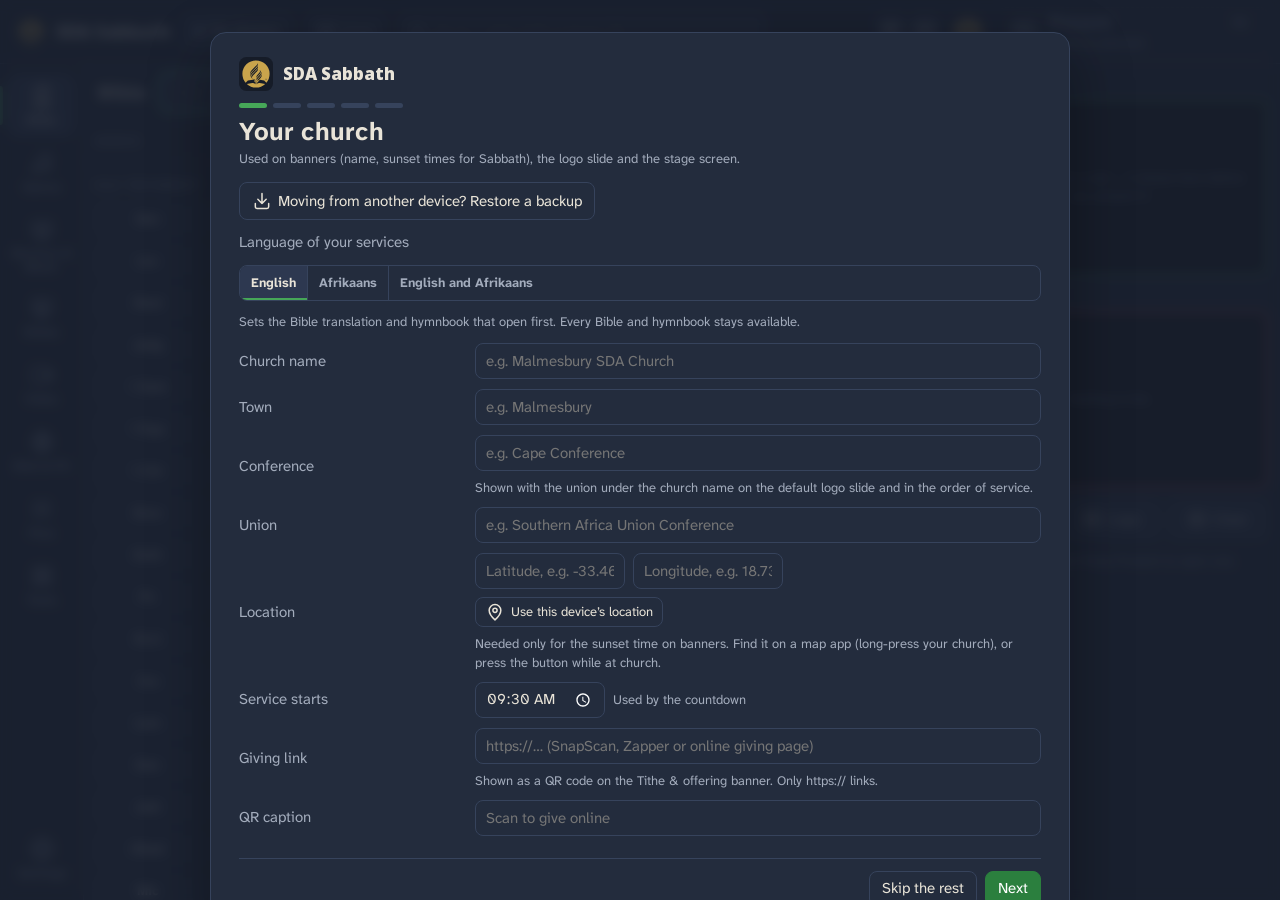
==== commit 059c7da0: "Live translation: Afrikaans sermon to English captions, offline on the church PC translator/livetran" ====
--- a/index.html
+++ b/index.html
@@ -2,7 +2,7 @@
 <html lang="en-ZA" data-theme="dark">
 <head>
 <meta charset="utf-8">
-<meta http-equiv="Content-Security-Policy" content="default-src 'self'; script-src 'self' 'wasm-unsafe-eval'; style-src 'self' 'unsafe-inline'; img-src 'self' data: blob: https:; media-src 'self' data: blob: https:; font-src 'self' data:; connect-src 'self' data: blob: https://api.openai.com https://generativelanguage.googleapis.com https://api.x.ai https://api.together.xyz https://openrouter.ai https://api.anthropic.com https://lrclib.net https://api.lyrics.ovh https://raw.githubusercontent.com https: ws: wss:; frame-src 'self' https: blob:; worker-src 'self' blob:; manifest-src 'self'; object-src 'none'; base-uri 'self'; form-action 'none'">
+<meta http-equiv="Content-Security-Policy" content="default-src 'self'; script-src 'self' 'wasm-unsafe-eval'; style-src 'self' 'unsafe-inline'; img-src 'self' data: blob: https:; media-src 'self' data: blob: https:; font-src 'self' data:; connect-src 'self' data: blob: http://127.0.0.1:7790 http://localhost:7790 https://api.openai.com https://generativelanguage.googleapis.com https://api.x.ai https://api.together.xyz https://openrouter.ai https://api.anthropic.com https://lrclib.net https://api.lyrics.ovh https://raw.githubusercontent.com https: ws: wss:; frame-src 'self' https: blob:; worker-src 'self' blob:; manifest-src 'self'; object-src 'none'; base-uri 'self'; form-action 'none'">
 <meta name="viewport" content="width=device-width, initial-scale=1, viewport-fit=cover">
 <meta name="theme-color" content="#161c28">
 <meta name="description" content="SDA Sabbath: a free church presenter that works offline. Bible, hymns, slides, video, banners and a stage screen for Seventh-day Adventist media teams.">
--- a/css/stage.css
+++ b/css/stage.css
@@ -14,6 +14,9 @@
   src: url(../fonts/ahn-latin-400-italic.woff2) format("woff2"); unicode-range: U+0000-00FF, U+0131, U+0152-0153, U+02BB-02BC, U+02C6, U+02DA, U+02DC, U+2000-206F, U+2074, U+20AC, U+2122, U+2191, U+2193, U+2212, U+2215, U+FEFF, U+FFFD; }
 @font-face { font-family: "Hyperlegible"; font-weight: 400; font-style: italic; font-display: swap;
   src: url(../fonts/ahn-latin-ext-400-italic.woff2) format("woff2"); unicode-range: U+0100-02AF, U+0304, U+0308, U+0329, U+1E00-1E9F, U+1EF2-1EFF, U+2020, U+20A0-20AB, U+20AD-20C0, U+2113, U+2C60-2C7F, U+A720-A7FF; }
+/* Advent Sans: the Seventh-day Adventist Church typeface (fonts/OFL-advent-sans.txt). Headings, the logo slide, banners. */
+@font-face { font-family: "Advent Sans"; font-weight: 600; font-style: normal; font-display: swap; src: url(../fonts/advent-sans-semibold.woff2) format("woff2"); }
+@font-face { font-family: "Advent Sans"; font-weight: 700; font-style: normal; font-display: swap; src: url(../fonts/advent-sans-bold.woff2) format("woff2"); }
 @font-face { font-family: "Selah Serif"; font-weight: 400; font-style: normal; font-display: swap;
   src: url(../fonts/ss4-latin-400-normal.woff2) format("woff2"); unicode-range: U+0000-00FF, U+0131, U+0152-0153, U+02BB-02BC, U+02C6, U+02DA, U+02DC, U+2000-206F, U+2074, U+20AC, U+2122, U+2191, U+2193, U+2212, U+2215, U+FEFF, U+FFFD; }
 @font-face { font-family: "Selah Serif"; font-weight: 400; font-style: normal; font-display: swap;
@@ -107,6 +110,9 @@
 .f-banner .fb-in { position: absolute; inset: 0; display: flex; flex-direction: column; padding: var(--d-pad-y) var(--d-pad); }
 .fb-top { display: flex; align-items: center; justify-content: center; gap: 28px; min-height: 0; margin-bottom: 18px; }
 .fb-logo { max-height: 128px; max-width: 360px; object-fit: contain; }
+.fb-symbol { width: 128px; height: 128px; color: var(--b-accent); }
+.fb-symbol svg { width: 100%; height: 100%; display: block; }
+.f-banner.advent { font-family: "Advent Sans", "Hyperlegible", sans-serif; }
 .fb-kicker { font-size: 52px; line-height: 1.2; font-weight: 700; color: var(--b-accent); letter-spacing: .01em; text-align: center; }
 .f-banner .f-body { flex: 1 1 auto; min-height: 0; display: flex; align-items: center; justify-content: center; overflow: hidden; }
 .f-banner .f-fit { max-width: 100%; text-align: center; text-wrap: balance; overflow-wrap: anywhere; line-height: 1.15; }
@@ -166,9 +172,14 @@
 .stage .logo img { max-width: 60%; max-height: 60%; object-fit: contain; }
 .stage .logo .logo-text { font-size: 96px; font-weight: 700; opacity: .9; }
 .stage.is-logo .logo { opacity: 1; }
-.stage .logo .logo-default { display: flex; flex-direction: column; align-items: center; gap: 36px; text-align: center; padding: 0 8%; }
-.stage .logo .logo-mark { width: 220px; height: 220px; }
-.stage .logo .logo-default .logo-text { font-size: 88px; line-height: 1.15; }
+.stage .logo .logo-default { display: flex; flex-direction: column; align-items: center; gap: 28px; text-align: center; padding: 0 8%; }
+.stage .logo .logo-mark { width: 230px; height: 230px; color: #c9a44c; margin-bottom: 12px; }
+.stage .logo .logo-default .logo-text { font-family: "Advent Sans", var(--d-font); font-size: 88px; line-height: 1.12; letter-spacing: -.005em; }
+.stage .logo .logo-conf { font-family: "Advent Sans", var(--d-font); font-weight: 600; font-size: 40px; opacity: .7; margin-top: -12px; }
+.stage .logo .logo-sabbath { display: flex; flex-direction: column; align-items: center; gap: 10px; margin-top: 18px; }
+.stage .logo .logo-sabbath[hidden] { display: none; }
+.stage .logo .logo-sabbath b { font-family: "Advent Sans", var(--d-font); font-weight: 700; font-size: 64px; color: #c9a44c; }
+.stage .logo .logo-sabbath span { font-size: 36px; opacity: .75; }
 .stage .caption { position: absolute; left: 6%; right: 6%; bottom: 5%; z-index: 21; text-align: center; font-size: 52px; line-height: 1.25; }
 .stage .caption span { background: rgba(0,0,0,.72); padding: .1em .35em; box-decoration-break: clone; -webkit-box-decoration-break: clone; }
 .stage .caption:empty { display: none; }
--- a/css/app.css
+++ b/css/app.css
@@ -68,8 +68,10 @@
 
 /* ---------- Top bar ---------- */
 .topbar { grid-area: top; display: flex; align-items: center; gap: 12px; padding: 0 12px 0 16px; background: var(--sunk); border-bottom: 1px solid var(--line); min-width: 0; }
-.brand { margin: 0; display: flex; align-items: center; gap: 10px; font-weight: 700; font-size: var(--fs-lg); letter-spacing: .01em; white-space: nowrap; }
+.brand { margin: 0; display: flex; align-items: center; gap: 10px; font-family: "Advent Sans", var(--font); font-weight: 700; font-size: var(--fs-lg); letter-spacing: .01em; white-space: nowrap; }
 .brand img { width: 30px; height: 30px; border-radius: 7px; }
+.brand .sabbath-chip { font-size: var(--fs-sm); font-weight: 600; color: var(--brass-text, #c9a44c); border: 1px solid currentColor; border-radius: 999px; padding: 2px 10px; letter-spacing: 0; }
+.brand .sabbath-chip[hidden] { display: none; }
 .disp-btn { display: flex; align-items: center; gap: 8px; height: 38px; padding: 0 12px; border-radius: var(--r); border: 1px solid var(--line); background: var(--panel); max-width: 260px; }
 .disp-btn .dot { width: 9px; height: 9px; border-radius: 50%; background: var(--faint); flex: none; }
 .disp-btn.on .dot { background: var(--next); }
@@ -236,7 +238,8 @@
 .seekbar { display: flex; align-items: center; gap: 8px; flex: 1 1 260px; min-width: 160px; }
 .seekbar input { flex: 1; }
 .seekbar .tm { font-variant-numeric: tabular-nums; font-size: 0.8125rem; color: var(--muted); white-space: nowrap; }
-.audio-mini { display: flex; align-items: center; gap: 8px; padding-left: 10px; border-left: 1px solid var(--line); }
+.audio-mini { display: flex; align-items: center; gap: 8px; padding-left: 10px; border-left: 1px solid var(--line); min-width: 0; }
+.audio-mini .mm-title { max-width: 170px; min-width: 0; }
 
 /* ---------- Modal / toast / menu ---------- */
 .modal-back { position: fixed; inset: 0; background: rgba(5,8,14,.62); z-index: 80; display: flex; align-items: center; justify-content: center; padding: 16px; }
@@ -360,6 +363,26 @@
 @media (hover: hover) and (pointer: fine) { .self-display:hover .self-close { opacity: .8; } }
 .self-display .self-close:focus-visible, .self-display.reveal .self-close { opacity: .8; }
 
+/* Small screen in the corner (phones with nothing connected): 16:9, above the control bar, drag to any corner. */
+.self-display.mini { inset: auto; width: min(48vw, 380px); aspect-ratio: 16 / 9; height: auto; border-radius: 10px; overflow: hidden; z-index: 70;
+  box-shadow: 0 8px 28px rgb(0 0 0 / .55); outline: 2px solid var(--live); touch-action: none; cursor: grab; }
+.self-display.mini.c-br { right: 10px; bottom: calc(var(--tab-h) + var(--bar-real, 0px) + 10px); }
+.self-display.mini.c-bl { left: 10px; bottom: calc(var(--tab-h) + var(--bar-real, 0px) + 10px); }
+.self-display.mini.c-tr { right: 10px; top: calc(var(--top-h) + 10px); }
+.self-display.mini.c-tl { left: 10px; top: calc(var(--top-h) + 10px); }
+.self-display.mini .self-close { display: none; }
+.self-display .mini-bar { display: none; }
+.self-display.mini .mini-bar { display: flex; position: absolute; top: 4px; right: 4px; gap: 4px; z-index: 6; opacity: 0; transition: opacity .15s; }
+.self-display.mini.show-bar .mini-bar, .self-display.mini:hover .mini-bar { opacity: 1; }
+.self-display .mini-b { width: 34px; height: 34px; border-radius: 8px; border: 0; background: rgb(0 0 0 / .65); color: #fff; font-size: 18px; line-height: 1; }
+
+/* Hymn music equaliser (Hymn options → Music); the video tab's vertical .eq is separate. */
+.meq { display: grid; gap: 4px; }
+.meq-band { display: grid; grid-template-columns: 74px minmax(0, 1fr) 56px; align-items: center; gap: 8px; }
+.meq-band .meq-n { font-size: var(--fs-sm); color: var(--muted); }
+.meq-band .meq-v { font-size: var(--fs-sm); text-align: right; font-variant-numeric: tabular-nums; }
+.meq-band input { width: 100%; }
+
 /* ---------- Tablet ---------- */
 @media (max-width: 1180px) {
   :root { --mon-w: 270px; }
@@ -393,6 +416,7 @@
 /* ---------- Phone ---------- */
 @media (max-width: 760px) {
   :root { --top-h: 56px; --tab-h: 62px; --bar-h: 58px; }
+  html { overflow-x: hidden; } /* nothing may make the phone browser zoom the whole app out */
   body { font-size: 0.9375rem; }
   .app, .app.rail-right, .app.no-monitors, .app.rail-right.no-monitors {
     grid-template-columns: minmax(0, 1fr);
@@ -455,7 +479,11 @@
   /* Stanza / translation buttons get their own row on phones, so nothing covers them (Black, Logo, Clear stay on top). */
   .ctrlbar .cb-type { order: 5; flex: 1 0 100%; }
   .ctrlbar .cb-type:not(:has(> :not(.hide-sm))) { display: none; }
-  .ctrlbar .audio-mini { order: 6; }
+  /* Music player: its own full row that never runs off the screen (a wider row made the browser shrink the whole page). */
+  .ctrlbar .audio-mini { order: 6; flex: 1 0 100%; padding-left: 0; border-left: 0; gap: 6px; }
+  .ctrlbar .audio-mini .mm-title { flex: 1 1 auto; max-width: none; }
+  .ctrlbar .audio-mini .tm { flex: none; }
+  .ctrlbar .audio-mini .btn.sm { flex: none; }
   .ctrlbar .cb-chips { flex: 1 1 0; }
   .form { grid-template-columns: 1fr; gap: 4px 0; }
   .form > * { min-width: 0; }
@@ -1076,9 +1104,8 @@
 .ver-box { display: flex; flex-direction: column; gap: 4px; align-items: flex-start; padding: 10px 12px; margin-bottom: 10px; border-radius: var(--r); background: var(--sunk); border: 1px solid var(--line); }
 .mono { font-family: ui-monospace, Consolas, monospace; font-size: 0.75rem; }
 
-/* Review fixes: easier targets, wrapped titles, visible focus */
+/* Touch targets, wrapped list titles, visible focus */
 input[type=range] { min-height: 24px; }
-.video-ctl input[type=number], .vd-speed, .vd-ab input { min-height: 44px; }
 .list > button > .grow > .trunc:first-child { white-space: normal; display: -webkit-box; -webkit-line-clamp: 2; -webkit-box-orient: vertical; overflow: hidden; }
 .field:focus-visible, .toolbar .field:focus-visible, .pane-h .field:focus-visible { outline: 2px solid var(--next); outline-offset: 1px; box-shadow: none; }
 
@@ -1103,7 +1130,7 @@
 .welcome { position: fixed; inset: 0; z-index: 900; background: color-mix(in srgb, var(--bg) 88%, transparent); backdrop-filter: blur(6px); display: flex; align-items: flex-start; justify-content: center; overflow-y: auto; padding: 32px 16px; }
 .welcome-card { width: min(860px, 100%); background: var(--panel, var(--sunk)); border: 1px solid var(--line); border-radius: 16px; padding: 24px 28px; box-shadow: 0 20px 60px rgba(0,0,0,.35); display: flex; flex-direction: column; gap: 14px; }
 .welcome-card h2 { margin: 6px 0 0; font-size: 1.6rem; }
-.welcome-brand { display: flex; align-items: center; gap: 10px; font-weight: 700; font-size: 1.05rem; }
+.welcome-brand { display: flex; align-items: center; gap: 10px; font-family: "Advent Sans", var(--font); font-weight: 700; font-size: 1.05rem; }
 .welcome-dots { display: flex; gap: 6px; margin-top: 12px; }
 .welcome-dots span { width: 28px; height: 5px; border-radius: 3px; background: var(--line); }
 .welcome-dots span.done { background: color-mix(in srgb, var(--next) 55%, var(--line)); }
@@ -1270,7 +1297,7 @@
 
 /* Install SDA Sabbath card (js/core/installer.js) */
 .inst-card { position: fixed; z-index: 95; right: 16px; bottom: calc(var(--bar-h) * var(--bar-on, 0) + 16px); width: min(420px, calc(100vw - 32px)); background: var(--raised); color: var(--text);
-  border: 1px solid var(--line); border-left: 4px solid #c9a44c; border-radius: var(--r-lg); padding: 14px 16px; box-shadow: 0 12px 40px rgb(0 0 0 / .45); display: flex; flex-direction: column; gap: 8px; }
+  border: 1px solid var(--line); border-left: 4px solid var(--brass); border-radius: var(--r-lg); padding: 14px 16px; box-shadow: 0 12px 40px rgb(0 0 0 / .45); display: flex; flex-direction: column; gap: 8px; }
 .inst-card .inst-h { display: flex; gap: 12px; align-items: center; }
 .inst-card .inst-h img { border-radius: 10px; flex: none; }
 .inst-card p { margin: 0; }
@@ -1284,3 +1311,9 @@
 /* Phones: the hymn list fills the page before it has loaded, so the hymn pane below never jumps when it arrives. */
 @media (max-width: 760px) { .hymn-split > .pane:first-child { min-height: 100%; } }
 @media (max-width: 760px) { .present .pn-pre { display: none; } }
+
+/* Settings → Live translation: the last sentences heard and shown */
+.cap-log { display: flex; flex-direction: column; gap: 8px; max-height: 320px; overflow-y: auto; padding: 8px 10px; border: 1px solid var(--line, rgba(127,127,127,.3)); border-radius: 8px; min-width: 0; }
+.cap-line { display: flex; flex-direction: column; gap: 2px; }
+.cap-af { color: var(--muted); font-size: var(--fs-sm, 13px); }
+.cap-en { font-size: var(--fs-md, 15px); overflow-wrap: anywhere; }
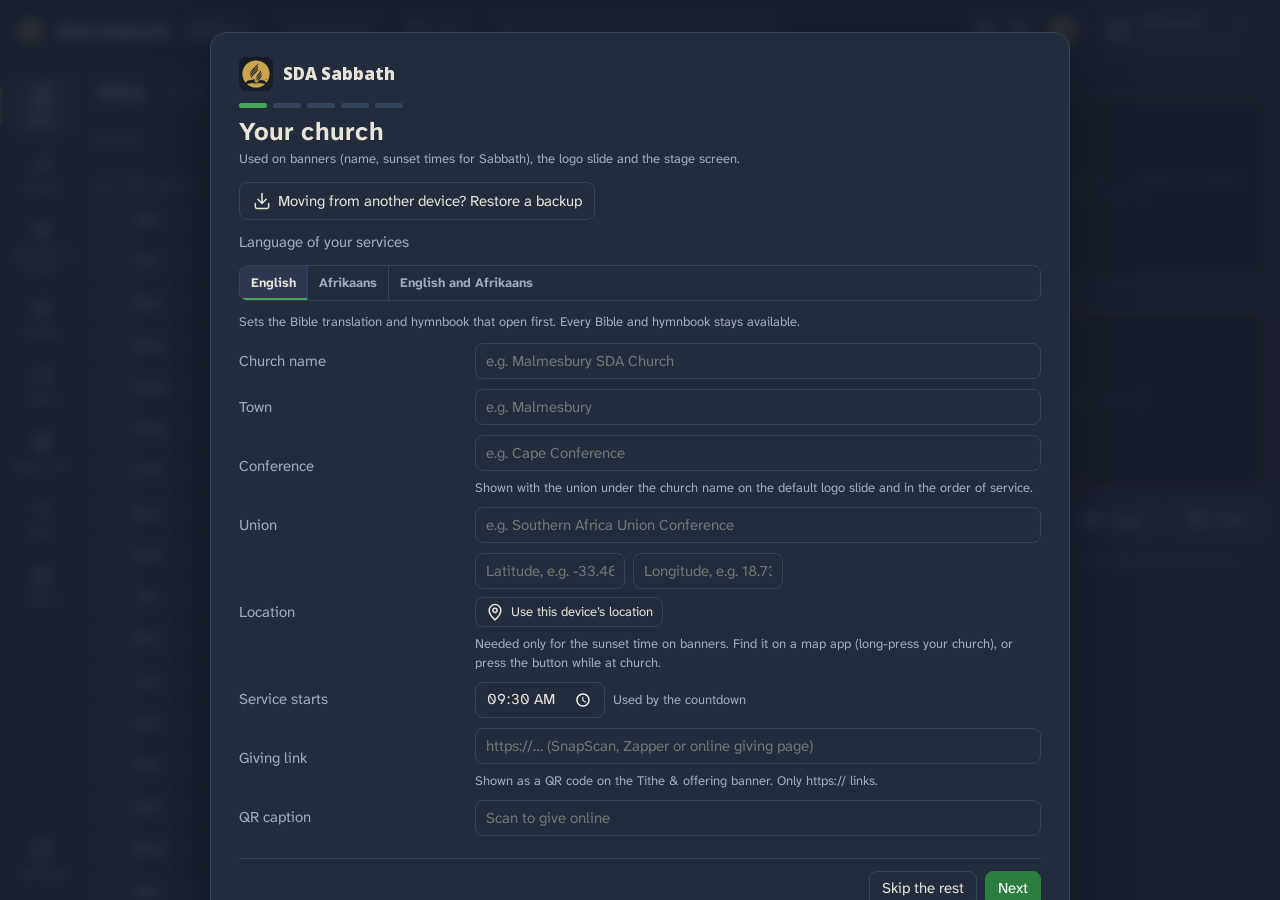
==== commit 8a865775: "Full stress-test report fixes: setup dialog, security, offline fallbacks, smaller first install, acc" ====
--- a/index.html
+++ b/index.html
@@ -2,6 +2,7 @@
 <html lang="en-ZA" data-theme="dark">
 <head>
 <meta charset="utf-8">
+<meta name="referrer" content="strict-origin-when-cross-origin">
 <meta http-equiv="Content-Security-Policy" content="default-src 'self'; script-src 'self' 'wasm-unsafe-eval'; style-src 'self' 'unsafe-inline'; img-src 'self' data: blob: https:; media-src 'self' data: blob: https:; font-src 'self' data:; connect-src 'self' data: blob: http://127.0.0.1:7790 http://localhost:7790 https://api.openai.com https://generativelanguage.googleapis.com https://api.x.ai https://api.together.xyz https://openrouter.ai https://api.anthropic.com https://lrclib.net https://api.lyrics.ovh https://raw.githubusercontent.com https: ws: wss:; frame-src 'self' https: blob:; worker-src 'self' blob:; manifest-src 'self'; object-src 'none'; base-uri 'self'; form-action 'none'">
 <meta name="viewport" content="width=device-width, initial-scale=1, viewport-fit=cover">
 <meta name="theme-color" content="#161c28">
--- a/css/app.css
+++ b/css/app.css
@@ -995,6 +995,20 @@
   .se-grid > span:empty { display: none; }
 }
 /* Offline mark in the top bar, and the calm panel shown if a tab cannot load */
+.ready-mark { flex: none; font: inherit; font-size: 0.6875rem; font-weight: 700; letter-spacing: .02em; padding: 2px 9px; border-radius: 999px; background: var(--raised); color: var(--muted); border: 1px solid var(--line); cursor: pointer; white-space: nowrap; }
+.ready-mark.rm-ok { color: #3fb950; border-color: color-mix(in srgb, #3fb950 45%, transparent); }
+.ready-mark.rm-saving { color: #d29922; border-color: color-mix(in srgb, #d29922 45%, transparent); }
+.ready-mark.rm-bad { color: #fff; background: #c93c37; border-color: #c93c37; }
+.ready-mark.rm-update { color: #58a6ff; border-color: color-mix(in srgb, #58a6ff 45%, transparent); }
+:root[data-theme="light"] .ready-mark.rm-ok { color: #1a7f37; }
+:root[data-theme="light"] .ready-mark.rm-saving { color: #9a6700; }
+:root[data-theme="light"] .ready-mark.rm-update { color: #0969da; }
+@media (max-width: 520px) { .ready-mark.rm-ok, .ready-mark.rm-checking { font-size: 0; padding: 0; width: 14px; height: 14px; margin: 0 2px; background: currentColor; } }
+.rm-panel { display: flex; flex-direction: column; gap: 12px; min-width: min(520px, 86vw); }
+.rm-row { display: grid; grid-template-columns: 22px 1fr auto; gap: 10px; align-items: center; }
+.rm-ic { font-weight: 800; text-align: center; }
+.rm-ic.ok { color: #3fb950; } .rm-ic.bad { color: #e5534b; } .rm-ic.wait { color: var(--muted); }
+@media (max-width: 520px) { .rm-row { grid-template-columns: 22px 1fr; } .rm-row > :last-child:not(div) { grid-column: 2; justify-self: start; } }
 .off-mark { flex: none; font-size: 0.6875rem; font-weight: 700; letter-spacing: .02em; padding: 2px 8px; border-radius: 999px; background: var(--raised); color: var(--muted); border: 1px solid var(--line); }
 .tab-error { display: flex; align-items: flex-start; justify-content: center; padding: 40px 16px; overflow: auto; }
 .tab-error .card { max-width: 560px; padding: 20px; }
@@ -1130,6 +1144,7 @@
 .welcome { position: fixed; inset: 0; z-index: 900; background: color-mix(in srgb, var(--bg) 88%, transparent); backdrop-filter: blur(6px); display: flex; align-items: flex-start; justify-content: center; overflow-y: auto; padding: 32px 16px; }
 .welcome-card { width: min(860px, 100%); background: var(--panel, var(--sunk)); border: 1px solid var(--line); border-radius: 16px; padding: 24px 28px; box-shadow: 0 20px 60px rgba(0,0,0,.35); display: flex; flex-direction: column; gap: 14px; }
 .welcome-card h2 { margin: 6px 0 0; font-size: 1.6rem; }
+.welcome-card h2:focus { outline: none; }
 .welcome-brand { display: flex; align-items: center; gap: 10px; font-family: "Advent Sans", var(--font); font-weight: 700; font-size: 1.05rem; }
 .welcome-dots { display: flex; gap: 6px; margin-top: 12px; }
 .welcome-dots span { width: 28px; height: 5px; border-radius: 3px; background: var(--line); }
@@ -1317,3 +1332,197 @@
 .cap-line { display: flex; flex-direction: column; gap: 2px; }
 .cap-af { color: var(--muted); font-size: var(--fs-sm, 13px); }
 .cap-en { font-size: var(--fs-md, 15px); overflow-wrap: anywhere; }
+.cap-steps { margin: 0; padding-left: 20px; display: flex; flex-direction: column; gap: 4px; }
+
+/* ===================================================================================================== */
+/* Plan tab: Basic and Advanced views                                                                     */
+/* Basic: the order of service with Show buttons and big Back / Next / Blank underneath (inside the Plan  */
+/* tab only; the rest of the app is unchanged). Advanced: the plan editor.                                */
+/* ===================================================================================================== */
+.plan-view { display: flex; flex: none; height: 34px; padding: 2px; gap: 2px; border-radius: var(--r); border: 1px solid var(--line); background: var(--panel); }
+.plan-view button { border: 0; background: transparent; color: var(--muted); padding: 0 12px; border-radius: var(--r-sm); font-weight: 700; font-size: var(--fs-sm); white-space: nowrap; }
+.plan-view button:hover { color: var(--text); }
+.plan-view button[aria-checked="true"] { background: var(--brass); color: var(--brass-ink); }
+/* In Basic the editing rows give way to the order of service and the big buttons. */
+.plan-pane.is-basic > .plan-tabs, .plan-pane.is-basic > .plan-addbar, .plan-pane.is-basic > .plan-scroll,
+.plan-pane.is-basic .plan-top .plan-edit-only { display: none !important; }
+.plan-pane:not(.is-basic) > .basic-panel, .plan-pane:not(.is-basic) > .basic-bar { display: none; }
+/* The big buttons replace the control bar while the Plan tab is open in Basic. */
+html.plan-basic .app.tab-plan .ctrlbar { display: none !important; }
+/* Things that float above the tabs (the small corner screen, suggestions) float above the big buttons too. */
+html.plan-basic:has(.app.tab-plan) .self-display.mini.c-br,
+html.plan-basic:has(.app.tab-plan) .self-display.mini.c-bl { bottom: calc(var(--tab-h) + var(--pb-h, 0px) + 10px); }
+@media (max-width: 760px) {
+  html.plan-basic:has(.app.tab-plan) .monitors .listen-box.on { bottom: calc(var(--tab-h) + var(--pb-h, 0px) + 8px); }
+}
+
+.basic-panel { display: flex; flex-direction: column; flex: 1 1 auto; min-height: 0; }
+.bp-head { display: flex; align-items: baseline; flex-wrap: wrap; gap: 4px 12px; padding: 10px 16px; border-bottom: 1px solid var(--line); min-width: 0; }
+.bp-name { font-weight: 700; }
+.bp-scroll { flex: 1 1 auto; min-height: 0; overflow: auto; padding: 10px 12px 18px; }
+.bp-list { display: flex; flex-direction: column; gap: 6px; }
+.bp-row { display: grid; grid-template-columns: 32px minmax(0, 1fr) auto; gap: 12px; align-items: center; min-height: 64px; padding: 8px 10px 8px 12px;
+  border: 1px solid var(--line); border-left-width: 4px; border-radius: 10px; background: var(--panel); cursor: pointer; }
+.bp-row:hover { border-color: var(--muted); }
+.bp-row:focus-visible { outline: 2px solid var(--focus); outline-offset: 2px; }
+.bp-row.now { border-color: var(--live); background: var(--live-soft); }
+.bp-row.next { border-color: var(--next); background: var(--next-soft); }
+.bp-row.done:not(.now):not(.next) .bp-t { color: var(--muted); }
+.bp-row.empty { background: transparent; border-style: dashed; border-left-style: solid; cursor: default; }
+.bp-row.empty .bp-t { color: var(--muted); font-weight: 600; }
+.bp-n { width: 30px; height: 30px; border-radius: 50%; background: var(--sunk); color: var(--muted); display: flex; align-items: center; justify-content: center; font-weight: 700; font-size: var(--fs-sm); }
+.bp-txt { min-width: 0; }
+.bp-t { display: flex; align-items: center; gap: 8px; min-width: 0; font-weight: 700; font-size: var(--fs-lg); }
+.bp-t .trunc { min-width: 0; }
+.bp-s { color: var(--muted); font-size: var(--fs-sm); margin-top: 2px; }
+.bp-done { color: var(--next); display: inline-flex; }
+.bp-done svg.i { width: 18px; height: 18px; }
+.bp-act { display: flex; gap: 6px; }
+.bp-act .btn { min-height: 44px; }
+.bp-empty { display: flex; flex-direction: column; align-items: center; gap: 12px; max-width: 520px; margin: 0 auto; padding: 40px 16px; text-align: center; color: var(--muted); }
+.bp-empty p { margin: 0; }
+.bp-empty .row { justify-content: center; }
+
+.basic-bar { display: grid; grid-template-columns: 1fr 2fr 1fr; gap: 12px; padding: 12px; background: var(--sunk); border-top: 1px solid var(--line); flex: none; }
+.basic-bar:has(.bb-music:not([hidden])) { grid-template-columns: 1fr 2fr 1fr auto; }
+.bb { display: flex; align-items: center; justify-content: center; gap: 10px; min-width: 0; min-height: 64px; padding: 6px 14px; border-radius: 14px;
+  border: 2px solid var(--line); background: var(--panel); color: var(--text); font-weight: 700; font-size: var(--fs-xl); }
+.bb svg.i { width: 26px; height: 26px; stroke-width: 2.2; }
+.bb:hover:not(:disabled) { border-color: var(--muted); }
+.bb:disabled { opacity: .4; cursor: default; }
+.bb-next { flex-direction: column; gap: 2px; background: var(--next-strong); border-color: var(--next-strong); color: #fff; }
+.bb-next:hover:not(:disabled) { border-color: #fff; }
+.bb-main { display: flex; align-items: center; gap: 6px; font-size: 1.625rem; line-height: 1.1; }
+.bb-sub { max-width: 100%; overflow: hidden; text-overflow: ellipsis; white-space: nowrap; font-size: var(--fs-sm); font-weight: 600; opacity: .92; }
+.bb-sub:empty { display: none; }
+.bb-blank { background: #000; color: #fff; }
+.bb-blank.on { border-color: var(--live); box-shadow: inset 0 0 0 2px var(--live); }
+.bb-music { font-size: var(--fs-md); }
+html:not(.lp) .bb:active:not(:disabled) { transform: translateY(1px); }
+
+@media (max-width: 760px) {
+  .plan-view button { padding: 0 9px; font-size: var(--fs-xs); }
+  .basic-bar, .basic-bar:has(.bb-music:not([hidden])) { grid-template-columns: 1fr 1.5fr 1fr; gap: 8px; padding: 8px; }
+  .bb-music:not([hidden]) { grid-column: 1 / -1; min-height: 40px; }
+  .bb { min-height: 58px; padding: 4px 6px; gap: 2px; flex-direction: column; font-size: var(--fs-md); border-radius: 12px; }
+  .bb svg.i { width: 22px; height: 22px; }
+  .bb-main { font-size: 1.375rem; }
+  .bb-music { flex-direction: row; gap: 8px; }
+  .bp-head { padding: 8px 12px; }
+  .bp-scroll { padding: 8px 8px 14px; }
+  .bp-row { grid-template-columns: 26px minmax(0, 1fr) auto; gap: 8px; min-height: 58px; padding: 6px 8px; }
+  .bp-n { width: 26px; height: 26px; font-size: var(--fs-xs); }
+  .bp-t { font-size: var(--fs-md); }
+  .bp-t .trunc { white-space: normal; display: -webkit-box; -webkit-line-clamp: 2; -webkit-box-orient: vertical; overflow: hidden; }
+  .bp-act .btn { min-height: 42px; padding: 0 10px; }
+  .bp-play { padding: 0 8px; }
+}
+@media (max-width: 380px) {
+  .bp-show span { display: none; }
+}
+
+/* ---------- Plan (Advanced view): a small picture of each part's first slide ---------- */
+.plan-item { grid-template-columns: 32px 96px 1fr auto; }
+.plan-item .pi-tile { width: 96px; height: 54px; border-radius: 6px; }
+.pi-slide { padding: 3px; }
+.pi-slide-in { display: flex; flex-direction: column; align-items: center; justify-content: center; gap: 1px; width: 100%; height: 100%; overflow: hidden;
+  text-align: center; font-weight: 700; font-size: 7.5px; line-height: 1.2; }
+.pi-slide-a { font-size: 8px; line-height: 1.1; white-space: nowrap; max-width: 100%; overflow: hidden; text-overflow: ellipsis; }
+.pi-slide-w { display: -webkit-box; -webkit-line-clamp: 3; -webkit-box-orient: vertical; overflow: hidden; overflow-wrap: anywhere; }
+.pi-add { flex-direction: row !important; gap: 4px; border: 1px dashed var(--line) !important; background: transparent; color: var(--muted); font-size: var(--fs-xs); font-weight: 600; cursor: pointer; padding: 0; }
+.pi-add:hover { color: var(--text); border-color: var(--muted) !important; background: var(--panel); }
+.pi-add svg.i { width: 16px; height: 16px; }
+@media (max-width: 560px) {
+  .plan-item { grid-template-columns: 28px 72px minmax(0, 1fr); }
+  .plan-item .pi-tile { width: 72px; height: 40px; }
+  .pi-slide { padding: 2px; }
+  .pi-slide-in { font-size: 6px; }
+  .pi-slide-a { font-size: 7px; }
+  .pi-slide-w { -webkit-line-clamp: 2; }
+  .pi-add span { display: none; }
+}
+
+/* ---------- Verse and hymn suggestions ---------- */
+.listen-box { display: flex; flex-direction: column; gap: 8px; }
+.ls-head { display: flex; align-items: center; gap: 8px; min-width: 0; }
+.ls-start { width: 100%; justify-content: center; }
+.ls-dot { width: 10px; height: 10px; border-radius: 50%; background: var(--live); flex: none; }
+html:not(.lp) .listen-box.on .ls-dot { animation: ls-pulse 1.6s ease-in-out infinite; }
+@keyframes ls-pulse { 50% { opacity: .35; } }
+.ls-state { flex: 1 1 auto; min-width: 0; font-size: var(--fs-sm); font-weight: 700; color: var(--text); overflow: hidden; text-overflow: ellipsis; white-space: nowrap; }
+.ls-list { display: flex; flex-direction: column; gap: 8px; }
+.ls-list:empty { display: none; }
+.ls-card { display: flex; flex-direction: column; gap: 6px; padding: 10px 12px; border-radius: 10px; background: var(--raised); border: 1px solid var(--brass); min-width: 0; }
+.ls-k { display: flex; align-items: center; gap: 6px; font-size: var(--fs-xs); font-weight: 700; letter-spacing: .04em; text-transform: uppercase; color: var(--brass-text); min-width: 0; }
+.ls-k svg.i { width: 15px; height: 15px; }
+.ls-heard { flex: 1 1 auto; min-width: 0; text-transform: none; letter-spacing: 0; font-weight: 400; font-style: italic; color: var(--muted); overflow: hidden; text-overflow: ellipsis; white-space: nowrap; }
+.ls-ref { font-size: var(--fs-lg); font-weight: 700; }
+.ls-peek { font-size: var(--fs-sm); color: var(--muted); display: -webkit-box; -webkit-line-clamp: 2; -webkit-box-orient: vertical; overflow: hidden; }
+.ls-act { display: flex; gap: 6px; }
+.ls-act .btn.primary { flex: 1 1 auto; justify-content: center; }
+/* Phones: the monitors are a row of two screens, so suggestions float above the tabs while listening. */
+@media (max-width: 760px) {
+  .monitors .listen-box { display: none; }
+  .monitors .listen-box.on, .monitors .listen-box.has-cards { display: flex; position: fixed; z-index: 30; left: 8px; right: 8px;
+    bottom: calc(var(--tab-h) + var(--bar-real, 0px) + 8px); max-height: 46vh; overflow: auto;
+    padding: 10px; border-radius: 12px; background: var(--sunk); border: 1px solid var(--line); box-shadow: 0 10px 30px rgba(0,0,0,.45); }
+  .ls-act .btn { min-height: 42px; }
+}
+/* "Being sung now": following the singing of the hymn on screen (green, like Next). */
+.ls-card.ls-follow { border-color: var(--next); }
+.ls-card.ls-follow .ls-k { color: var(--next); }
+/* Tools → Listen */
+.ls-status { display: flex; align-items: center; flex-wrap: wrap; gap: 6px 10px; padding: 10px 12px; border-radius: var(--r); background: var(--sunk); }
+.ls-status .note { flex: 1 1 100%; }
+.ls-off-dot { width: 10px; height: 10px; border-radius: 50%; background: var(--faint); flex: none; }
+.ls-toggle { min-height: 44px; }
+.ls-examples { margin: 0; padding-left: 18px; display: flex; flex-direction: column; gap: 8px; }
+.ls-said { font-style: italic; }
+/* Tools → Translate (moved from Settings): the settings form in one card. */
+.tr-scroll { padding: 12px; }
+.tr-card { max-width: 980px; }
+.ls-src { display: flex; align-items: center; flex-wrap: wrap; gap: 8px 12px; }
+.ls-src-l { font-weight: 700; }
+/* Tools → Listen & Translate */
+.lt-full { padding: 0 12px 16px; }
+.lt-full .tr-card { max-width: none; }
+.trp-prev img { display: block; width: 100%; max-width: 520px; aspect-ratio: 16 / 9; border-radius: 8px; border: 1px solid var(--line); background: #f6f7f9; }
+.trp-prev:empty { display: none; }
+.listen-tab .st-grid { display: grid; grid-template-columns: minmax(0, 1fr) minmax(0, 1fr); gap: 12px; padding: 12px; align-items: start; }
+.listen-tab .st-col { display: flex; flex-direction: column; gap: 12px; min-width: 0; }
+@media (max-width: 1100px) { .listen-tab .st-grid { grid-template-columns: minmax(0, 1fr); } }
+
+.ls-dot.live-tr { background: var(--next); }
+/* Larger text (browser or Windows text size above 100 %): the top bar shrinks its other items before the Present
+   button can be pushed off the screen. The Present button may narrow (its next-item line shortens), the search
+   box and the display button give up width, and the readiness badge and greeting shorten with "…". */
+@media (min-width: 761px) {
+  .topbar { min-width: 0; }
+  .topbar > * { min-width: 0; }
+  .topbar .present { flex: 0 1 auto; min-width: 11rem; }
+  .topbar .quick { flex: 1 1 8rem; min-width: 5rem; }
+  .topbar .disp-btn, .topbar .stage-btn { flex: 0 1 auto; overflow: hidden; }
+  .topbar .disp-btn .lbl { overflow: hidden; text-overflow: ellipsis; white-space: nowrap; }
+  .topbar .brand { flex: 0 1 auto; min-width: 0; overflow: hidden; }
+  .ready-mark, .brand .sabbath-chip { flex: 0 1 auto; min-width: 0; overflow: hidden; text-overflow: ellipsis; white-space: nowrap; }
+}
+
+/* Windows high contrast (forced colours): colours and inset shadows are replaced, so Next and Live and the
+   selected/live marks are drawn with outlines and border widths the system colours keep. */
+@media (forced-colors: active) {
+  .screen.next { border: 3px dashed Highlight; }
+  .screen.live { border: 4px solid Mark; outline: 2px solid Mark; outline-offset: 2px; }
+  .list > button[aria-selected="true"], .list > button[aria-pressed="true"], .li.sel,
+  .verse-list .vr.sel, .stanza[aria-pressed="true"], .thumb[aria-pressed="true"], .frame-chip.staged { outline: 2px dashed Highlight; outline-offset: -2px; }
+  .verse-list .vr.live, .verse-list .vr.sel.live, .stanza.live, .stanza.live[aria-pressed="true"], .thumb.live,
+  .vstrip button.live { outline: 3px solid Mark; outline-offset: -3px; border-left: 6px solid Mark; }
+  .tally-dot, .ls-dot, .pi-badge { forced-color-adjust: none; }
+}
+.range-btn { margin-left: 6px; flex: none; }
+.range-btn[aria-pressed="true"] { background: var(--next-soft); border-color: var(--next); }
+.vr-hint { min-width: 0; overflow: hidden; text-overflow: ellipsis; white-space: nowrap; }
+
+/* Bigger touch targets without changing the look: the offline badge's tap area reaches 44 px on touch screens. */
+.ready-mark { position: relative; min-height: 24px; }
+@media (pointer: coarse) { .ready-mark::after { content: ''; position: absolute; inset: -10px -4px; } }
+.eq input[type=range] { width: 24px; }
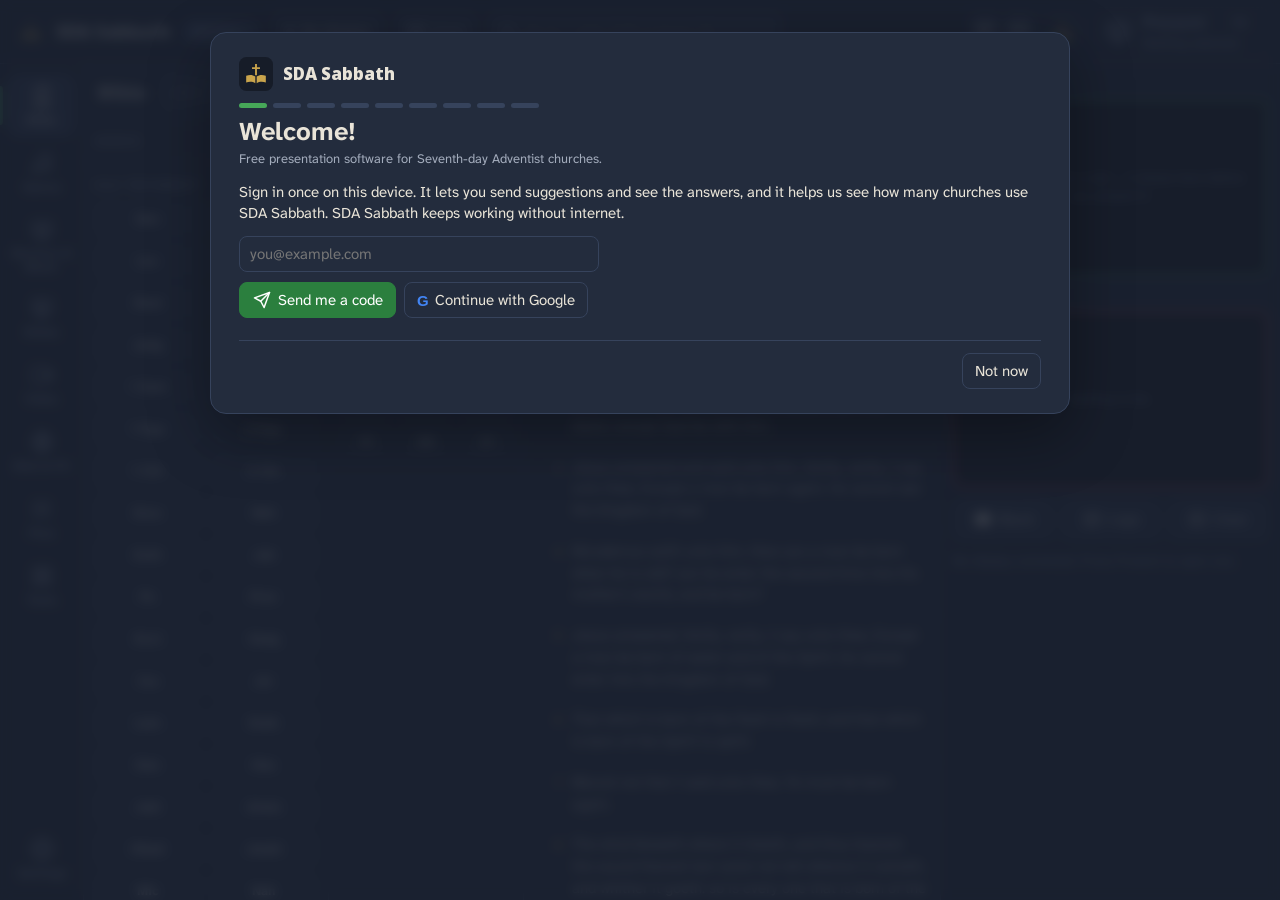
==== commit f02430a9: "Unfinished work found in the working copy (12:13–12:17, 5 Nov 2026): address switch plus sharing hym" ====
--- a/index.html
+++ b/index.html
@@ -7,19 +7,19 @@
 <meta name="viewport" content="width=device-width, initial-scale=1, viewport-fit=cover">
 <meta name="theme-color" content="#161c28">
 <meta name="description" content="SDA Sabbath: a free church presenter that works offline. Bible, hymns, slides, video, banners and a stage screen for Seventh-day Adventist media teams.">
-<link rel="canonical" href="https://leemcq.github.io/SDA_Sabbath/">
+<link rel="canonical" href="https://ssdesk.online/">
 <meta property="og:type" content="website">
 <meta property="og:site_name" content="SDA Sabbath">
 <meta property="og:title" content="SDA Sabbath – Free Offline Church Presenter">
 <meta property="og:description" content="Bible, hymns, slides, video, banners and a stage screen for church media teams. Free, and it works with no internet.">
-<meta property="og:url" content="https://leemcq.github.io/SDA_Sabbath/">
-<meta property="og:image" content="https://leemcq.github.io/SDA_Sabbath/icons/icon-512.png">
+<meta property="og:url" content="https://ssdesk.online/">
+<meta property="og:image" content="https://ssdesk.online/icons/icon-512.png">
 <meta property="og:locale" content="en_ZA">
 <meta name="twitter:card" content="summary">
 <meta name="twitter:title" content="SDA Sabbath – Free Offline Church Presenter">
 <meta name="twitter:description" content="Bible, hymns, slides, video, banners and a stage screen for church media teams. Free, and it works with no internet.">
-<meta name="twitter:image" content="https://leemcq.github.io/SDA_Sabbath/icons/icon-512.png">
-<script type="application/ld+json">{"@context":"https://schema.org","@type":"SoftwareApplication","name":"SDA Sabbath","applicationCategory":"MultimediaApplication","operatingSystem":"Any (web browser)","description":"A free, offline church presenter for Seventh-day Adventist media teams: Bible, hymns, slides, video, banners, a stage screen and OBS lower thirds.","url":"https://leemcq.github.io/SDA_Sabbath/","inLanguage":["en","af","xh"],"offers":{"@type":"Offer","price":"0","priceCurrency":"ZAR"}}</script>
+<meta name="twitter:image" content="https://ssdesk.online/icons/icon-512.png">
+<script type="application/ld+json">{"@context":"https://schema.org","@type":"SoftwareApplication","name":"SDA Sabbath","applicationCategory":"MultimediaApplication","operatingSystem":"Any (web browser)","description":"A free, offline church presenter for Seventh-day Adventist media teams: Bible, hymns, slides, video, banners, a stage screen and OBS lower thirds.","url":"https://ssdesk.online/","inLanguage":["en","af","xh"],"offers":{"@type":"Offer","price":"0","priceCurrency":"ZAR"}}</script>
 <meta name="mobile-web-app-capable" content="yes">
 <meta name="apple-mobile-web-app-capable" content="yes">
 <meta name="apple-mobile-web-app-status-bar-style" content="black-translucent">
--- a/css/app.css
+++ b/css/app.css
@@ -297,6 +297,9 @@
 /* ---------- Hymns ---------- */
 .hymn-split { grid-template-columns: minmax(260px, 1fr) minmax(320px, 1.6fr); }
 .stanza-grid { display: grid; grid-template-columns: repeat(auto-fill, minmax(210px, 1fr)); gap: 10px; padding: 12px; }
+.licence-panel { grid-column: 1 / -1; display: flex; flex-direction: column; gap: 8px; padding: 12px 14px; border: 1px dashed var(--line); border-radius: 12px; min-width: 0; }
+.licence-panel p { margin: 0; overflow-wrap: anywhere; }
+.licence-panel .row { gap: 8px; }
 .stanza { position: relative; text-align: left; border: 1px solid var(--line); background: var(--panel); border-radius: var(--r); padding: 26px 12px 12px; min-height: 120px; font-size: var(--fs-sm); line-height: 1.45; overflow: hidden; }
 .stanza .ln { display: block; padding-left: 1.1em; text-indent: -1.1em; } /* a wrapped hymn line hangs, so it reads as one line */
 .stanza .lab { position: absolute; top: 6px; left: 10px; font-size: var(--fs-xs); font-weight: 700; color: var(--brass-text); }
@@ -611,8 +614,6 @@
 .bn-preview-in { display: flex; flex-direction: column; gap: 10px; padding: 14px; overflow: auto; }
 .bn-screen { border-color: var(--next); }
 .bn-actions { gap: 8px; }
-.bn-h { font-size: var(--fs-md); margin: 18px 0 8px; color: var(--muted); }
-.bn-h:first-of-type { margin-top: 4px; }
 .bn-form { margin-bottom: 4px; }
 .bn-editor .bn-form { grid-template-columns: minmax(96px, 128px) minmax(0, 1fr); }
 .bn-ta { width: 100%; height: auto; min-height: 60px; padding: 8px 10px; resize: vertical; line-height: 1.4; font: inherit; }
@@ -876,8 +877,21 @@
 .webpc-part > .toolbar > h2 { position: absolute; width: 1px; height: 1px; overflow: hidden; clip: rect(0 0 0 0); white-space: nowrap; margin: 0; }
 
 /* ---------- Banner slide editor (Google Slides style) ---------- */
-.bn-side-bar { padding: 10px 14px 0; }
-.bn-side-seg { width: 100%; } .bn-side-seg button { flex: 1 1 0; }
+/* Make: the banner panel in three sections; the selected item's options with a way back */
+.bn-fmt-head { gap: 10px; padding: 10px 14px 0; align-items: center; }
+.bn-sec { border: 1px solid var(--line); border-radius: var(--r-sm); background: var(--panel); margin-bottom: 10px; }
+.bn-sec > summary { cursor: pointer; padding: 10px 12px; font-weight: 700; list-style-position: inside; }
+.bn-sec > summary:hover { color: var(--text); background: var(--raised); border-radius: var(--r-sm); }
+.bn-sec-in { padding: 4px 12px 12px; display: flex; flex-direction: column; gap: 10px; }
+.bn-church-line { display: flex; align-items: center; gap: 6px; width: 100%; margin-bottom: 10px; padding: 8px 10px; border: 1px dashed var(--brass); border-radius: var(--r-sm); background: transparent; color: var(--muted); font: inherit; font-size: 0.8125rem; text-align: left; cursor: pointer; }
+.bn-church-line svg.i { color: var(--brass); flex: none; }
+.bn-church-line b { color: var(--text); white-space: nowrap; }
+.bn-save-info { display: inline-flex; align-items: center; gap: 6px; align-self: flex-start; max-width: 100%; padding: 4px 6px; border: 0; border-radius: 6px; background: transparent; color: var(--muted); font: inherit; font-size: 0.8125rem; cursor: pointer; }
+.bn-save-info span:first-of-type { overflow: hidden; text-overflow: ellipsis; white-space: nowrap; }
+.bn-save-info:hover { background: var(--raised); color: var(--text); }
+.bn-actions { flex-wrap: nowrap; } .bn-actions > .btn { flex: 0 1 auto; min-width: 0; }
+.bn-save-row { gap: 6px; align-items: center; min-width: 0; }
+.se-tb-txt { padding: 0 8px; }
 .bn-edit-pane { display: flex; flex-direction: column; min-height: 0; }
 .bn-edit-pane > .scroll { flex: 1 1 auto; min-height: 0; }
 .banner-split.bn-wide { grid-template-columns: minmax(280px, .55fr) minmax(420px, 1.6fr); }
@@ -971,7 +985,7 @@
 .bn-strip-more { position: absolute; right: 2px; top: 2px; width: 22px; height: 22px; border-radius: 4px; border: 0; background: rgba(0,0,0,.55); color: #fff; display: none; align-items: center; justify-content: center; padding: 0; cursor: pointer; }
 .bn-strip-more svg.i { width: 14px; height: 14px; }
 .bn-strip-it:hover .bn-strip-more, .bn-strip-it[aria-selected="true"] .bn-strip-more { display: flex; }
-.bn-strip-add { flex: none; width: 70px; border: 2px dashed var(--line); border-radius: 6px; background: transparent; color: var(--muted); display: flex; flex-direction: column; align-items: center; justify-content: center; gap: 2px; cursor: pointer; font: inherit; font-size: 0.75rem; }
+.bn-strip-add { flex: none; width: 70px; border: 2px dashed var(--line); border-radius: 6px; background: transparent; color: var(--muted); display: none; flex-direction: column; align-items: center; justify-content: center; gap: 2px; cursor: pointer; font: inherit; font-size: 0.75rem; }
 .bn-strip-add:hover { color: var(--text); border-color: var(--next); }
 .bn-insert { gap: 6px; }
 .bn-slide-no { gap: 10px; margin-bottom: 4px; }
@@ -985,6 +999,10 @@
   .bn-tb-row { position: sticky; top: 0; z-index: 8; padding: 6px 8px; }
   .bn-tb-row > .btn { display: none; }
   .se-toolbar { flex-wrap: nowrap; overflow-x: auto; scrollbar-width: thin; min-height: 0 !important; }
+  .se-tb-fields > span:not(.se-caret) { display: none; } /* Fields: the { } icon is enough on a phone */
+  .se-tb-slide { display: none; }                        /* + Slide sits beside the slide thumbnails on phones */
+  .se-toolbar > .se-sep:last-child { display: none; }
+  .bn-strip .bn-strip-add { display: flex; }
   .se-toolbar > * { flex: none; }
   .bn-strip-it { width: 96px; }
 }
@@ -1311,7 +1329,7 @@
 @media (pointer: coarse) { input[type=range] { min-height: 28px; } }
 
 /* Install SDA Sabbath card (js/core/installer.js) */
-.inst-card { position: fixed; z-index: 95; right: 16px; bottom: calc(var(--bar-h) * var(--bar-on, 0) + 16px); width: min(420px, calc(100vw - 32px)); background: var(--raised); color: var(--text);
+.inst-card { position: fixed; z-index: 75; /* under dialogs (80), so it never covers their buttons */ right: 16px; bottom: calc(var(--bar-h) * var(--bar-on, 0) + 16px); width: min(420px, calc(100vw - 32px)); background: var(--raised); color: var(--text);
   border: 1px solid var(--line); border-left: 4px solid var(--brass); border-radius: var(--r-lg); padding: 14px 16px; box-shadow: 0 12px 40px rgb(0 0 0 / .45); display: flex; flex-direction: column; gap: 8px; }
 .inst-card .inst-h { display: flex; gap: 12px; align-items: center; }
 .inst-card .inst-h img { border-radius: 10px; flex: none; }
@@ -1526,3 +1544,112 @@
 .ready-mark { position: relative; min-height: 24px; }
 @media (pointer: coarse) { .ready-mark::after { content: ''; position: absolute; inset: -10px -4px; } }
 .eq input[type=range] { width: 24px; }
+
+/* Phones: the offline badge is short ("73%", "✔", "⚠ 3") so nothing pushes the Present button off the screen. */
+@media (max-width: 760px) {
+  .ready-mark { font-size: 0; padding: 2px 8px; max-width: 64px; }
+  .ready-mark::before { content: attr(data-short); font-size: 0.6875rem; }
+}
+/* Very small phones (320 px class): Present as an icon, the saving/ready chip only when there is a problem or
+   a download running; the Next monitor below the top bar already names what Present will show. */
+@media (max-width: 359.98px) {
+  .ready-mark.rm-ok, .ready-mark.rm-checking { display: none; }
+  .present { flex: 0 0 auto; width: 46px; min-width: 0; padding: 0; grid-template-columns: 1fr; place-items: center; }
+  .present .pi { display: block; grid-row: auto; grid-column: 1; width: 24px; height: 24px; }
+  .present .pk, .present .pn { position: absolute; width: 1px; height: 1px; overflow: hidden; clip: rect(0 0 0 0); white-space: nowrap; margin: 0; padding: 0; } /* Present as an icon: the words stay for screen readers */
+  .present.is-live .pk::before { display: none; }
+}
+
+/* Tools → Listen & Translate → Live translation: one bar, two choices, then the sentences */
+.tr-bar { display: flex; align-items: center; gap: 10px 14px; flex-wrap: wrap; }
+.tr-state { display: flex; align-items: center; gap: 8px; font-weight: 600; min-width: 0; }
+.tr-dot { width: 10px; height: 10px; border-radius: 50%; background: var(--muted); flex: none; }
+.tr-dot.ready { background: #e0a800; }
+.tr-dot.on { background: #2fbf71; box-shadow: 0 0 0 4px rgba(47,191,113,.2); }
+.tr-meter { width: 120px; height: 10px; border-radius: 5px; background: rgba(127,127,127,.25); overflow: hidden; flex: none; }
+.tr-meter > span { display: block; height: 100%; width: 0; background: #2fbf71; transition: width .25s; }
+.tr-meter.low > span { background: #e0a800; }
+.tr-meter.hot > span { background: #e5484d; }
+.tr-pick { display: flex; flex-wrap: wrap; gap: 10px 14px; align-items: flex-end; margin-top: 12px; }
+.tr-l { display: flex; flex-direction: column; gap: 4px; min-width: 0; }
+.tr-l > span { color: var(--muted); font-size: var(--fs-sm, 13px); }
+.tr-l select { max-width: 340px; }
+.tr-busy { margin-top: 10px; padding: 8px 12px; border-radius: 8px; background: rgba(224,168,0,.14); }
+.tr-get { margin-top: 14px; display: flex; flex-direction: column; gap: 10px; }
+.tr-get h3 { margin: 0; display: flex; align-items: center; gap: 6px; }
+.cap-log.tr-log { margin-top: 14px; max-height: 52vh; min-height: 180px; }
+.tr-empty { margin: auto 0; }
+.tr-more { margin-top: 14px; }
+.tr-more > summary { cursor: pointer; display: inline-flex; align-items: center; gap: 6px; font-weight: 600; padding: 6px 0; }
+.tr-form { margin-top: 10px; }
+/* (i): the explanation shows when pointed at, focused or tapped */
+.tip { position: relative; display: inline-flex; align-items: center; justify-content: center; width: 26px; height: 26px; padding: 0; border: 0; background: none; color: var(--muted); cursor: help; border-radius: 50%; flex: none; }
+.tip svg { width: 18px; height: 18px; }
+.tip:hover, .tip:focus-visible, .tip.open { color: var(--text, inherit); }
+.tip::after { content: attr(data-tip); position: absolute; z-index: 60; left: 50%; top: calc(100% + 6px); transform: translateX(-50%); width: max-content; max-width: min(320px, 80vw);
+  padding: 8px 10px; border-radius: 8px; background: #1f2430; color: #f2f4f8; font-size: 13px; line-height: 1.4; font-weight: 400; text-align: left; white-space: normal;
+  box-shadow: 0 6px 20px rgba(0,0,0,.35); opacity: 0; visibility: hidden; pointer-events: none; transition: opacity .12s; }
+.tip:hover::after, .tip:focus-visible::after, .tip.open::after { opacity: 1; visibility: visible; }
+.tr-bar > .tip::after, .tr-more .tip::after { left: auto; right: 0; transform: none; }
+/* Check each part */
+.ck-list { list-style: none; margin: 14px 0 0; padding: 0; display: flex; flex-direction: column; gap: 10px; }
+.ck-row { display: flex; gap: 10px; align-items: flex-start; }
+.ck-mark { width: 24px; height: 24px; border-radius: 50%; display: inline-flex; align-items: center; justify-content: center; flex: none; background: rgba(127,127,127,.2); font-weight: 700; }
+.ck-mark.ok { background: #2fbf71; color: #fff; } .ck-mark.bad { background: #e5484d; color: #fff; } .ck-mark.warn { background: #e0a800; color: #000; } .ck-mark.run { animation: ckpulse 1s infinite; }
+@keyframes ckpulse { 50% { opacity: .4; } }
+.ck-body { min-width: 0; flex: 1; } .ck-title { display: flex; align-items: center; gap: 4px; } .ck-detail { overflow-wrap: anywhere; }
+.ck-models { margin-top: 16px; } .ck-models h3 { display: flex; align-items: center; gap: 4px; margin: 0 0 8px; }
+.ck-mlist { display: flex; flex-direction: column; gap: 6px; }
+.ck-m { display: grid; grid-template-columns: auto auto 1fr; gap: 2px 10px; align-items: center; padding: 8px 10px; border: 1px solid rgba(127,127,127,.3); border-radius: 8px; cursor: pointer; }
+.ck-m > .note { grid-column: 2 / -1; }
+.ck-m.rec { border-color: #2fbf71; } .ck-m.cur { background: rgba(47,191,113,.08); }
+.ck-rec { color: #2fbf71; font-weight: 600; }
+@media (max-width: 640px) { .tr-meter { width: 80px; } .tr-l select { max-width: 100%; } }
+.tip-h { display: inline-flex; align-items: center; gap: 4px; }
+.ls-src { flex-wrap: wrap; }
+.tip .sr-only { position: absolute; width: 1px; height: 1px; padding: 0; margin: -1px; overflow: hidden; clip: rect(0 0 0 0); white-space: nowrap; border: 0; }
+
+/* Plan → Basic: the slim row that steps through the slides of what is on screen (above Back / Next / Blank). */
+.bb-slides { grid-column: 1 / -1; display: flex; align-items: center; gap: 10px; min-width: 0; margin-bottom: -2px; }
+.bb-slides[hidden] { display: none; }
+.bb-slides .bs-b { flex: none; min-width: 52px; min-height: 40px; justify-content: center; }
+.bs-l { flex: 1; min-width: 0; text-align: center; font-weight: 600; color: var(--muted); overflow: hidden; text-overflow: ellipsis; white-space: nowrap; }
+
+/* Go to results: a width of their own (the search box itself shrinks on busy top bars and with larger text), so
+   a hymn title reads on one or two lines instead of one word per line; quick.js keeps the list inside the window. */
+.quick-pop { right: auto; width: max(100%, min(30rem, calc(100vw - 24px))); }
+.quick-pop button { align-items: center; }
+.quick-pop .k, .quick-pop .faint { flex: none; white-space: nowrap; }
+.quick-pop .grow { min-width: 0; line-height: 1.3; }
+.quick-pop .faint { font-size: 0.75rem; padding: 1px 6px; border: 1px solid var(--line); border-radius: 999px; }
+@media (max-width: 760px) { .quick-pop { width: auto; right: 0; } }
+
+/* ---------- Safe areas (notch, rounded corners, gesture / home bar) ----------
+   viewport-fit=cover lets the app draw edge to edge on phones and tablets; these keep every control clear
+   of the notch and the home bar. env() is 0 on ordinary screens and in the Android app (it pads natively). */
+:root { --sa-t: env(safe-area-inset-top, 0px); --sa-r: env(safe-area-inset-right, 0px); --sa-b: env(safe-area-inset-bottom, 0px); --sa-l: env(safe-area-inset-left, 0px); }
+.app { padding: 0 var(--sa-r) var(--sa-b) var(--sa-l); grid-template-rows: calc(var(--top-h) + var(--sa-t)) minmax(0, 1fr) auto; }
+.topbar { padding-top: var(--sa-t); }
+.toasts { bottom: calc(var(--bar-h) + var(--tab-h) + 18px + var(--sa-b)); }
+.modal-back { padding: max(16px, var(--sa-t)) max(16px, var(--sa-r)) max(16px, var(--sa-b)) max(16px, var(--sa-l)); }
+.emb-mini { right: calc(12px + var(--sa-r)); bottom: calc(12px + var(--bar-on, 0) * 64px + var(--sa-b)); }
+.self-display .self-close { top: calc(10px + var(--sa-t)); right: calc(10px + var(--sa-r)); }
+@media (max-width: 760px) {
+  /* The bottom tab bar takes the home-bar inset itself, so its background reaches the screen edge. */
+  .app, .app.rail-right, .app.no-monitors, .app.rail-right.no-monitors {
+    padding-bottom: 0;
+    grid-template-rows: calc(var(--top-h) + var(--sa-t)) auto minmax(0, 1fr) auto calc(var(--tab-h) + var(--sa-b));
+  }
+  .rail-nav { padding-bottom: var(--sa-b); background: var(--sunk); }
+  .quick.open { top: calc(8px + var(--sa-t)); left: calc(8px + var(--sa-l)); right: calc(8px + var(--sa-r)); }
+  .modal-back { padding: var(--sa-t) 0 0; }
+  .modal { padding-bottom: var(--sa-b); } /* bottom sheets sit on the screen edge */
+  .emb-mini { right: calc(8px + var(--sa-r)); bottom: calc(70px + var(--bar-on, 0) * 60px + var(--sa-b)); }
+}
+
+/* Banners → Make on small phones (after the 760 px rules, so these win) */
+@media (max-width: 360px) {
+  .bn-more > span { display: none; }           /* More: the ••• icon alone, so the three buttons share one row */
+  .se-tb { min-width: 32px; padding: 0 3px; }
+  .se-tb .se-caret { margin-left: -2px; }
+}
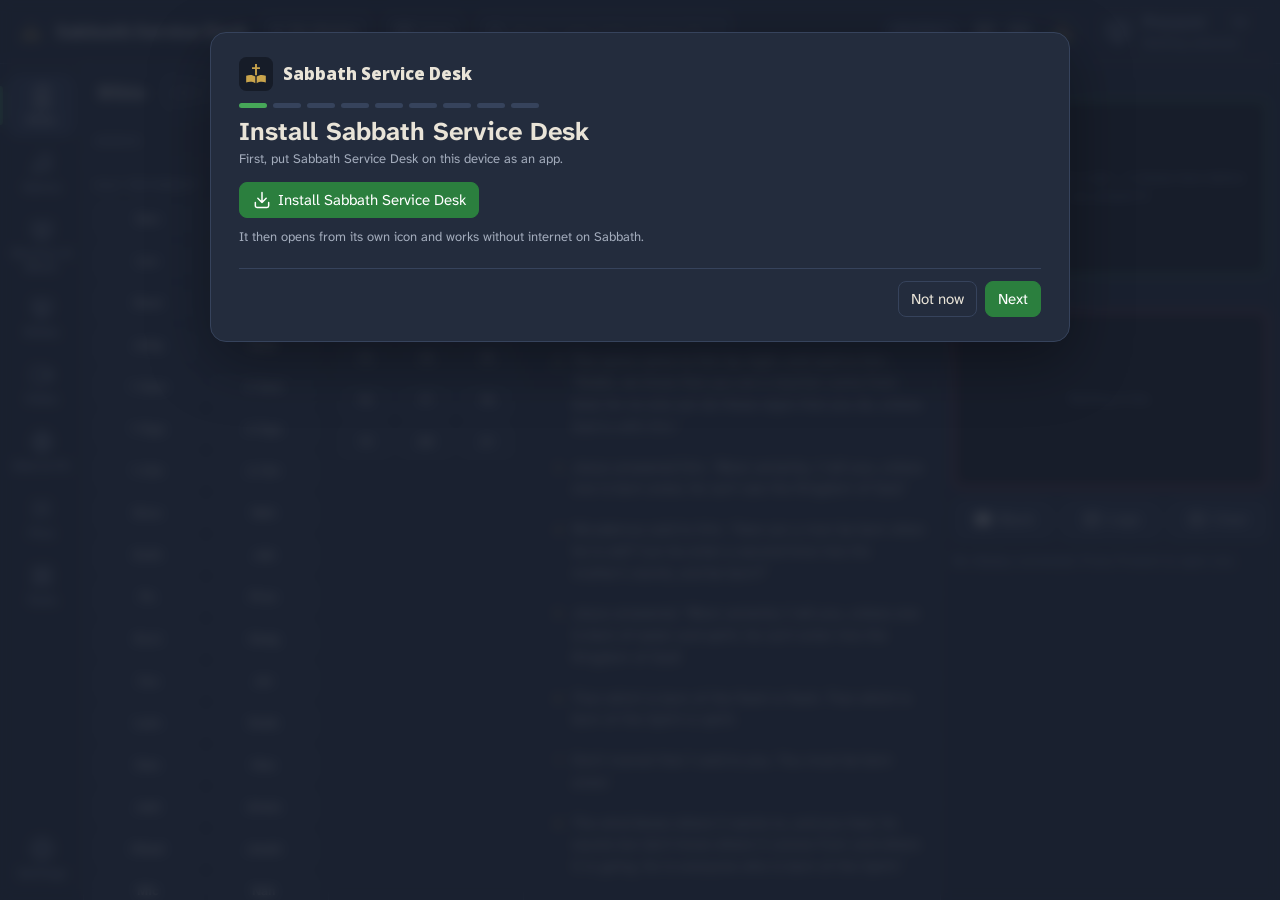
==== commit c743f08b: "Sabbath Service Desk: rename; plan Next follows the plan, no banner music from plan, double-tap to s" ====
--- a/index.html
+++ b/index.html
@@ -6,26 +6,26 @@
 <meta http-equiv="Content-Security-Policy" content="default-src 'self'; script-src 'self' 'wasm-unsafe-eval'; style-src 'self' 'unsafe-inline'; img-src 'self' data: blob: https:; media-src 'self' data: blob: https:; font-src 'self' data:; connect-src 'self' data: blob: http://127.0.0.1:7790 http://localhost:7790 https://api.openai.com https://generativelanguage.googleapis.com https://api.x.ai https://api.together.xyz https://openrouter.ai https://api.anthropic.com https://lrclib.net https://api.lyrics.ovh https://raw.githubusercontent.com https: ws: wss:; frame-src 'self' https: blob:; worker-src 'self' blob:; manifest-src 'self'; object-src 'none'; base-uri 'self'; form-action 'none'">
 <meta name="viewport" content="width=device-width, initial-scale=1, viewport-fit=cover">
 <meta name="theme-color" content="#161c28">
-<meta name="description" content="SDA Sabbath: a free church presenter that works offline. Bible, hymns, slides, video, banners and a stage screen for Seventh-day Adventist media teams.">
+<meta name="description" content="Sabbath Service Desk: a free church presenter that works offline. Bible, hymns, slides, video, banners and a stage screen for Seventh-day Adventist media teams.">
 <link rel="canonical" href="https://ssdesk.online/">
 <meta property="og:type" content="website">
-<meta property="og:site_name" content="SDA Sabbath">
-<meta property="og:title" content="SDA Sabbath – Free Offline Church Presenter">
+<meta property="og:site_name" content="Sabbath Service Desk">
+<meta property="og:title" content="Sabbath Service Desk – Free Offline Church Presenter">
 <meta property="og:description" content="Bible, hymns, slides, video, banners and a stage screen for church media teams. Free, and it works with no internet.">
 <meta property="og:url" content="https://ssdesk.online/">
 <meta property="og:image" content="https://ssdesk.online/icons/icon-512.png">
 <meta property="og:locale" content="en_ZA">
 <meta name="twitter:card" content="summary">
-<meta name="twitter:title" content="SDA Sabbath – Free Offline Church Presenter">
+<meta name="twitter:title" content="Sabbath Service Desk – Free Offline Church Presenter">
 <meta name="twitter:description" content="Bible, hymns, slides, video, banners and a stage screen for church media teams. Free, and it works with no internet.">
 <meta name="twitter:image" content="https://ssdesk.online/icons/icon-512.png">
-<script type="application/ld+json">{"@context":"https://schema.org","@type":"SoftwareApplication","name":"SDA Sabbath","applicationCategory":"MultimediaApplication","operatingSystem":"Any (web browser)","description":"A free, offline church presenter for Seventh-day Adventist media teams: Bible, hymns, slides, video, banners, a stage screen and OBS lower thirds.","url":"https://ssdesk.online/","inLanguage":["en","af","xh"],"offers":{"@type":"Offer","price":"0","priceCurrency":"ZAR"}}</script>
+<script type="application/ld+json">{"@context":"https://schema.org","@type":"SoftwareApplication","name":"Sabbath Service Desk","applicationCategory":"MultimediaApplication","operatingSystem":"Any (web browser)","description":"A free, offline church presenter for Seventh-day Adventist media teams: Bible, hymns, slides, video, banners, a stage screen and OBS lower thirds.","url":"https://ssdesk.online/","inLanguage":["en","af","xh"],"offers":{"@type":"Offer","price":"0","priceCurrency":"ZAR"}}</script>
 <meta name="mobile-web-app-capable" content="yes">
 <meta name="apple-mobile-web-app-capable" content="yes">
 <meta name="apple-mobile-web-app-status-bar-style" content="black-translucent">
-<meta name="apple-mobile-web-app-title" content="SDA Sabbath">
-<meta name="application-name" content="SDA Sabbath">
-<title>SDA Sabbath – Free Offline Church Presenter</title>
+<meta name="apple-mobile-web-app-title" content="Sabbath Service Desk">
+<meta name="application-name" content="Sabbath Service Desk">
+<title>Sabbath Service Desk – Free Offline Church Presenter</title>
 <link rel="manifest" href="manifest.webmanifest">
 <link rel="icon" href="icons/favicon.ico" sizes="48x48">
 <link rel="icon" href="icons/favicon.svg" type="image/svg+xml">
@@ -40,7 +40,7 @@
 <body class="app" id="app">
 <a class="skip-link" href="#work">Skip to main content</a>
 <header class="topbar">
-  <h1 class="brand"><img src="icons/favicon.svg" alt="" width="30" height="30"><span>SDA Sabbath</span></h1>
+  <h1 class="brand"><img src="icons/favicon.svg" alt="" width="30" height="30"><span>Sabbath Service Desk</span></h1>
   <button class="disp-btn" id="dispBtn" type="button" title="Choose where to present"><span class="dot"></span><span class="lbl" aria-live="polite">No display</span><span class="lbl-s" aria-hidden="true">No display</span></button>
   <button class="audio-btn hide-sm" id="audioBtn" type="button" title="Sound output device" hidden><svg class="i" viewBox="0 0 24 24" aria-hidden="true"><path d="M4 9v6h4l5 5V4L8 9H4z"/><path d="M16 9a4 4 0 0 1 0 6"/></svg><span class="lbl">Default</span></button>
   <div class="quick" id="quick" role="search">
@@ -60,7 +60,7 @@
 <main class="work" id="work" tabindex="-1"></main>
 <aside class="monitors" id="monitors" aria-label="Next and live"></aside>
 <footer class="ctrlbar" id="ctrlbar" hidden></footer>
-<noscript><p style="padding:24px">SDA Sabbath needs JavaScript turned on.</p></noscript>
+<noscript><p style="padding:24px">Sabbath Service Desk needs JavaScript turned on.</p></noscript>
 <script type="module" src="js/app.js"></script>
 </body>
 </html>
--- a/css/app.css
+++ b/css/app.css
@@ -1,4 +1,4 @@
-/* SDA Sabbath — control app styles.
+/* Sabbath Service Desk — control app styles.
    Colour language: green = Next (staged), red = Live. Brass is reserved for Present.
    No blur, no large shadows: flat layers by lightness so low-end GPUs stay idle. */
 
@@ -1133,6 +1133,22 @@
 .bn-strip-list { display: contents; }
 .seg button[aria-selected="true"] { background: var(--raised); color: var(--text); box-shadow: inset 0 -2px 0 var(--next); }
 .mu-rules > h3 { font-size: var(--fs-md); display: flex; align-items: center; gap: 6px; margin: 0 0 8px; }
+/* Settings → About: the maker, the fine print folded away, and the versions by date */
+.maker { display: flex; gap: 16px; align-items: flex-start; padding: 14px; margin-bottom: 14px; border-radius: var(--r); background: var(--sunk); border: 1px solid var(--line); }
+.maker-photo { flex: none; width: 96px; height: 96px; border-radius: 50%; object-fit: cover; }
+.maker-initials { display: grid; place-items: center; font-size: 30px; font-weight: 700; letter-spacing: .04em; color: var(--muted); border: 2px dashed var(--line); }
+.maker-text { min-width: 0; }
+.maker-text h3 { margin: 0 0 2px; }
+.maker-text p { margin: 10px 0 0; max-width: 62ch; }
+.maker-btns { gap: 8px; margin-top: 12px; }
+@media (max-width: 520px) { .maker { flex-direction: column; align-items: center; text-align: center; } .maker-btns { justify-content: center; } }
+.about-folds { margin-top: 6px; }
+.about-fold, .versions details { border-top: 1px solid var(--line); padding: 6px 0; }
+.about-fold summary, .versions summary { cursor: pointer; padding: 4px 0; }
+.about-fold-body p { margin: 4px 0 8px; color: var(--muted); max-width: 70ch; }
+.versions-head { margin: 18px 0 6px; }
+.versions ul { margin: 4px 0 6px; padding-left: 20px; }
+.versions li { margin: 3px 0; }
 .ver-box { display: flex; flex-direction: column; gap: 4px; align-items: flex-start; padding: 10px 12px; margin-bottom: 10px; border-radius: var(--r); background: var(--sunk); border: 1px solid var(--line); }
 .mono { font-family: ui-monospace, Consolas, monospace; font-size: 0.75rem; }
 
@@ -1328,7 +1344,7 @@
 /* Touch screens: sliders get a taller hit area (the track looks the same). */
 @media (pointer: coarse) { input[type=range] { min-height: 28px; } }
 
-/* Install SDA Sabbath card (js/core/installer.js) */
+/* Install Sabbath Service Desk card (js/core/installer.js) */
 .inst-card { position: fixed; z-index: 75; /* under dialogs (80), so it never covers their buttons */ right: 16px; bottom: calc(var(--bar-h) * var(--bar-on, 0) + 16px); width: min(420px, calc(100vw - 32px)); background: var(--raised); color: var(--text);
   border: 1px solid var(--line); border-left: 4px solid var(--brass); border-radius: var(--r-lg); padding: 14px 16px; box-shadow: 0 12px 40px rgb(0 0 0 / .45); display: flex; flex-direction: column; gap: 8px; }
 .inst-card .inst-h { display: flex; gap: 12px; align-items: center; }
@@ -1365,13 +1381,15 @@
 .plan-pane.is-basic > .plan-tabs, .plan-pane.is-basic > .plan-addbar, .plan-pane.is-basic > .plan-scroll,
 .plan-pane.is-basic .plan-top .plan-edit-only { display: none !important; }
 .plan-pane:not(.is-basic) > .basic-panel, .plan-pane:not(.is-basic) > .basic-bar { display: none; }
-/* The big buttons replace the control bar while the Plan tab is open in Basic. */
-html.plan-basic .app.tab-plan .ctrlbar { display: none !important; }
+/* The control bar (black screen, logo, music with fade and stop) stays under the big buttons in Basic. Its part buttons
+   (Back / Next part of the service) are for Advanced only: Basic has big ones. */
+.ctrlbar .cb-part { display: none; }
+html:not(.plan-basic) .app.tab-plan .ctrlbar .cb-part { display: inline-flex; }
 /* Things that float above the tabs (the small corner screen, suggestions) float above the big buttons too. */
 html.plan-basic:has(.app.tab-plan) .self-display.mini.c-br,
-html.plan-basic:has(.app.tab-plan) .self-display.mini.c-bl { bottom: calc(var(--tab-h) + var(--pb-h, 0px) + 10px); }
+html.plan-basic:has(.app.tab-plan) .self-display.mini.c-bl { bottom: calc(var(--tab-h) + var(--pb-h, 0px) + var(--bar-real, 0px) + 10px); }
 @media (max-width: 760px) {
-  html.plan-basic:has(.app.tab-plan) .monitors .listen-box.on { bottom: calc(var(--tab-h) + var(--pb-h, 0px) + 8px); }
+  html.plan-basic:has(.app.tab-plan) .monitors .listen-box.on { bottom: calc(var(--tab-h) + var(--pb-h, 0px) + var(--bar-real, 0px) + 8px); }
 }
 
 .basic-panel { display: flex; flex-direction: column; flex: 1 1 auto; min-height: 0; }
@@ -1402,7 +1420,6 @@
 .bp-empty .row { justify-content: center; }
 
 .basic-bar { display: grid; grid-template-columns: 1fr 2fr 1fr; gap: 12px; padding: 12px; background: var(--sunk); border-top: 1px solid var(--line); flex: none; }
-.basic-bar:has(.bb-music:not([hidden])) { grid-template-columns: 1fr 2fr 1fr auto; }
 .bb { display: flex; align-items: center; justify-content: center; gap: 10px; min-width: 0; min-height: 64px; padding: 6px 14px; border-radius: 14px;
   border: 2px solid var(--line); background: var(--panel); color: var(--text); font-weight: 700; font-size: var(--fs-xl); }
 .bb svg.i { width: 26px; height: 26px; stroke-width: 2.2; }
@@ -1413,19 +1430,17 @@
 .bb-main { display: flex; align-items: center; gap: 6px; font-size: 1.625rem; line-height: 1.1; }
 .bb-sub { max-width: 100%; overflow: hidden; text-overflow: ellipsis; white-space: nowrap; font-size: var(--fs-sm); font-weight: 600; opacity: .92; }
 .bb-sub:empty { display: none; }
-.bb-blank { background: #000; color: #fff; }
-.bb-blank.on { border-color: var(--live); box-shadow: inset 0 0 0 2px var(--live); }
-.bb-music { font-size: var(--fs-md); }
+.bb-skips { display: grid; grid-template-columns: 1fr 1fr; gap: 8px; min-width: 0; }
+.bb-skip { padding: 6px; }
 html:not(.lp) .bb:active:not(:disabled) { transform: translateY(1px); }
 
 @media (max-width: 760px) {
   .plan-view button { padding: 0 9px; font-size: var(--fs-xs); }
-  .basic-bar, .basic-bar:has(.bb-music:not([hidden])) { grid-template-columns: 1fr 1.5fr 1fr; gap: 8px; padding: 8px; }
-  .bb-music:not([hidden]) { grid-column: 1 / -1; min-height: 40px; }
+  .basic-bar { grid-template-columns: 1fr 1.5fr 1.2fr; gap: 8px; padding: 8px; }
+  .bb-skips { gap: 6px; }
   .bb { min-height: 58px; padding: 4px 6px; gap: 2px; flex-direction: column; font-size: var(--fs-md); border-radius: 12px; }
   .bb svg.i { width: 22px; height: 22px; }
   .bb-main { font-size: 1.375rem; }
-  .bb-music { flex-direction: row; gap: 8px; }
   .bp-head { padding: 8px 12px; }
   .bp-scroll { padding: 8px 8px 14px; }
   .bp-row { grid-template-columns: 26px minmax(0, 1fr) auto; gap: 8px; min-height: 58px; padding: 6px 8px; }
@@ -1488,6 +1503,10 @@
 }
 /* "Being sung now": following the singing of the hymn on screen (green, like Next). */
 .ls-card.ls-follow { border-color: var(--next); }
+/* Said again: the card moves to the top and lights up once. */
+.ls-card.ls-again { animation: ls-again 1.2s ease-out; }
+@keyframes ls-again { 0% { box-shadow: 0 0 0 3px var(--brass); } 100% { box-shadow: 0 0 0 0 transparent; } }
+@media (prefers-reduced-motion: reduce) { .ls-card.ls-again { animation: none; } }
 .ls-card.ls-follow .ls-k { color: var(--next); }
 /* Tools → Listen */
 .ls-status { display: flex; align-items: center; flex-wrap: wrap; gap: 6px 10px; padding: 10px 12px; border-radius: var(--r); background: var(--sunk); }
@@ -1610,9 +1629,8 @@
 .tip .sr-only { position: absolute; width: 1px; height: 1px; padding: 0; margin: -1px; overflow: hidden; clip: rect(0 0 0 0); white-space: nowrap; border: 0; }
 
 /* Plan → Basic: the slim row that steps through the slides of what is on screen (above Back / Next / Blank). */
-.bb-slides { grid-column: 1 / -1; display: flex; align-items: center; gap: 10px; min-width: 0; margin-bottom: -2px; }
+.bb-slides { grid-column: 1 / -1; display: flex; align-items: center; justify-content: center; min-width: 0; margin-bottom: -2px; }
 .bb-slides[hidden] { display: none; }
-.bb-slides .bs-b { flex: none; min-width: 52px; min-height: 40px; justify-content: center; }
 .bs-l { flex: 1; min-width: 0; text-align: center; font-weight: 600; color: var(--muted); overflow: hidden; text-overflow: ellipsis; white-space: nowrap; }
 
 /* Go to results: a width of their own (the search box itself shrinks on busy top bars and with larger text), so
@@ -1653,3 +1671,25 @@
   .se-tb { min-width: 32px; padding: 0 3px; }
   .se-tb .se-caret { margin-left: -2px; }
 }
+
+/* Banners → Make on a phone: the whole tab scrolls as one page. The view tabs and the toolbar scroll away, and the banner
+   preview stays pinned at the top (under the bar with Present) so it is always visible while you edit below it. */
+@media (max-width: 760px) {
+  .banners.bn-on-make { overflow-y: auto; overflow-x: hidden; }
+  .banners.bn-on-make > .toolbar { flex: none; }
+  .banners.bn-on-make .bn-make { flex: none; min-height: auto; }
+  .banners.bn-on-make .bn-make > .banner-split { flex: none; overflow: visible; }
+  .banners.bn-on-make .bn-tb-row { position: static; }
+  .banners.bn-on-make .banner-split .bn-preview-pane, .banners.bn-on-make .banner-split .bn-preview-in { display: contents; }
+  .banners.bn-on-make .bn-screen { position: sticky; top: 8px; z-index: 9; order: -4; margin: 8px 10px; width: auto; max-width: calc(100% - 20px); box-sizing: border-box; box-shadow: 0 0 0 8px var(--sunk), 0 10px 10px -4px rgba(0, 0, 0, .45); }
+  .banners.bn-on-make .bn-strip { order: -3; margin: 0 10px 10px; }
+  .banners.bn-on-make .bn-actions { order: -2; margin: 0 10px 10px; }
+  .banners.bn-on-make .bn-save-row { order: -1; margin: 0 10px 10px; }
+}
+.stream-tab .st-more { margin: 8px 0; }
+.stream-tab .st-more > summary { cursor: pointer; padding: 10px 4px; }
+.stream-tab .st-more > .card { margin-top: 8px; }
+.stream-tab .btn.lg { font-size: 1.05em; padding: 10px 16px; }
+.stream-tab input[type=range] { width: 100%; max-width: 260px; }
+.top-icons { align-items: center; }
+.top-icons .ready-mark { margin-right: 4px; }
